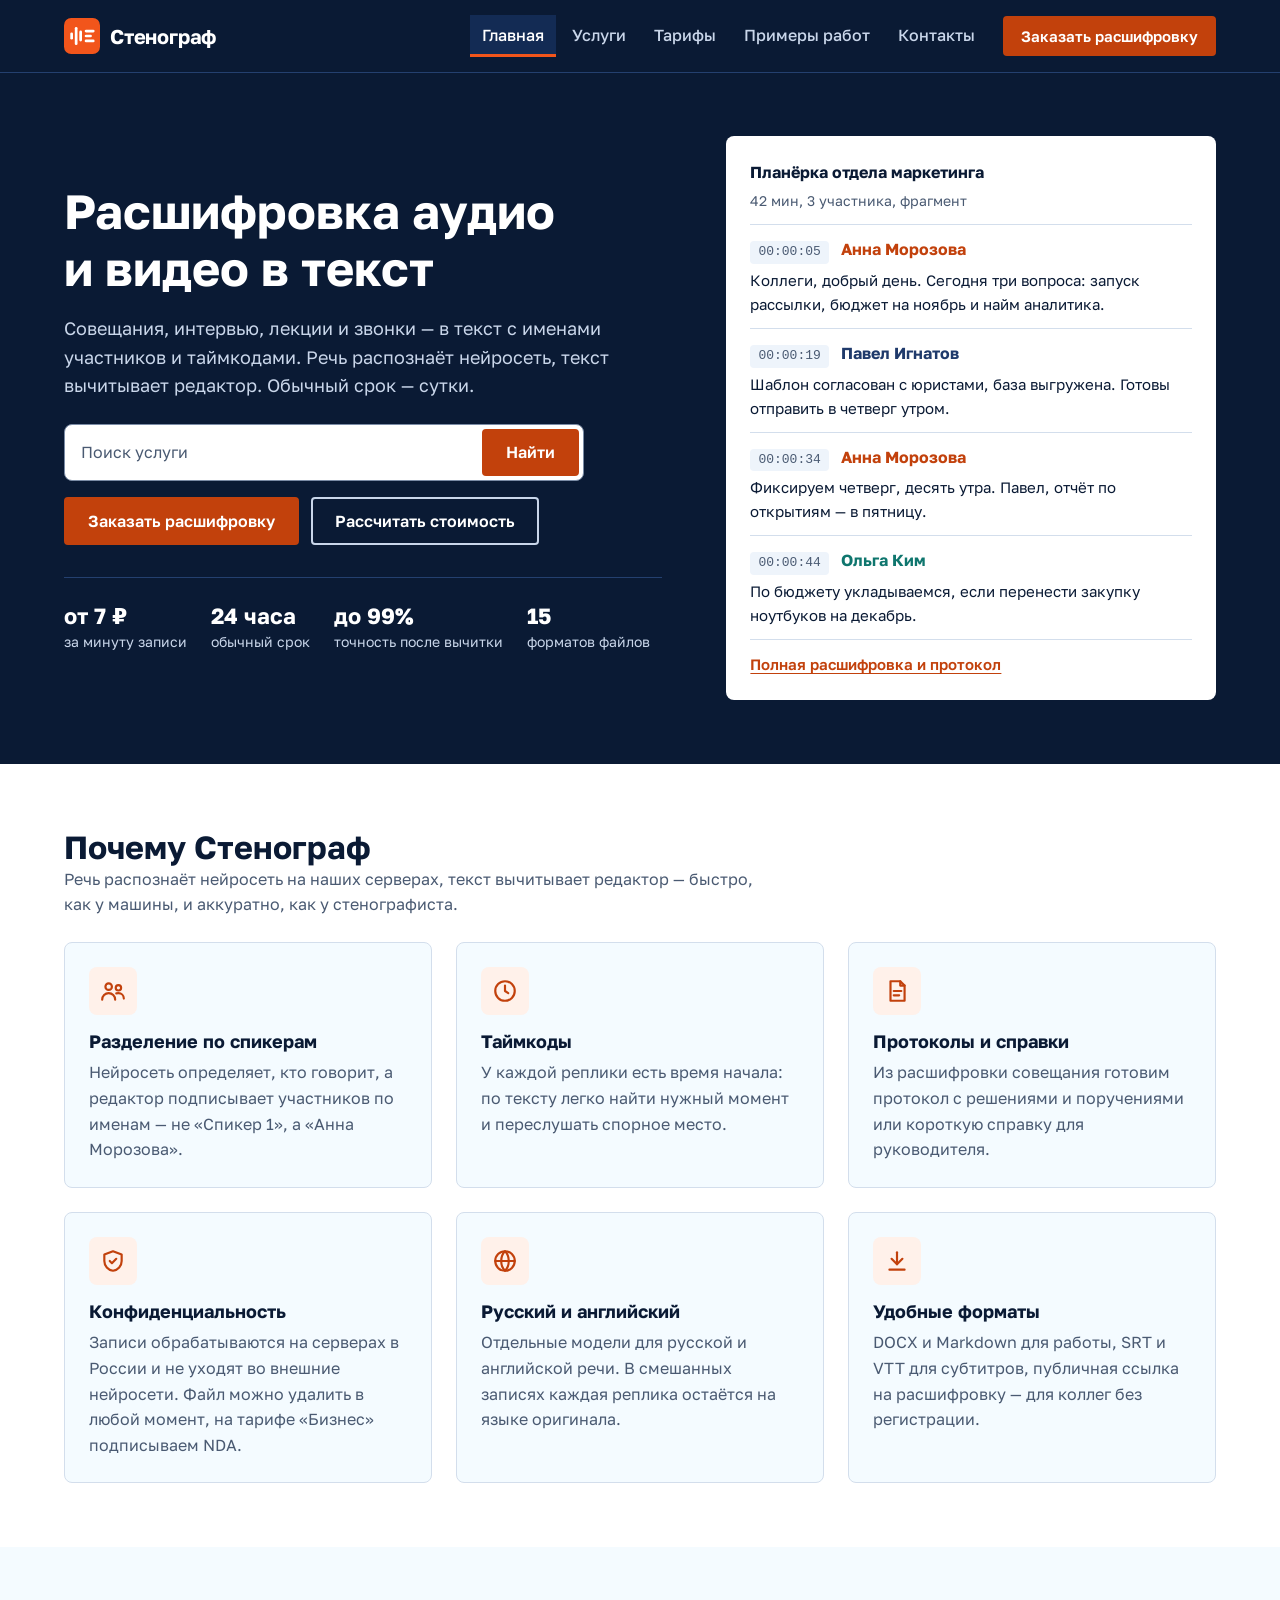
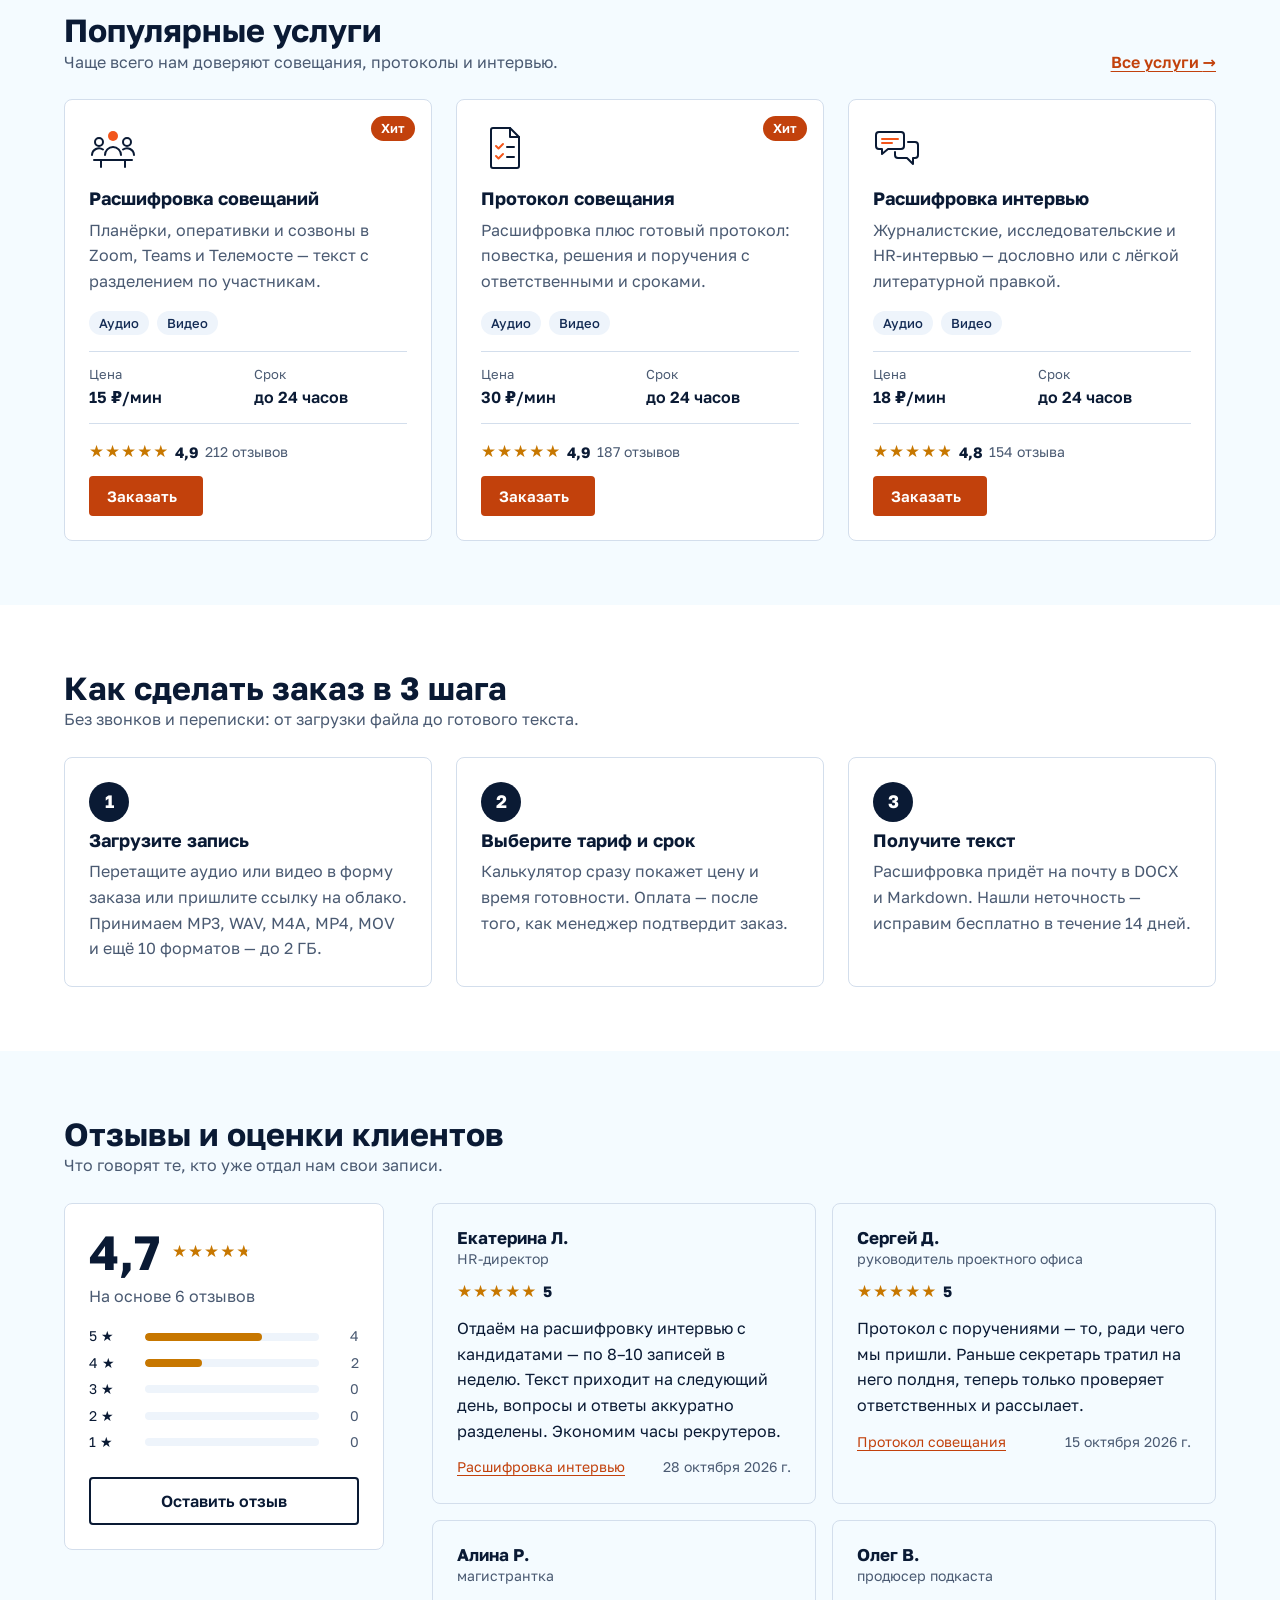
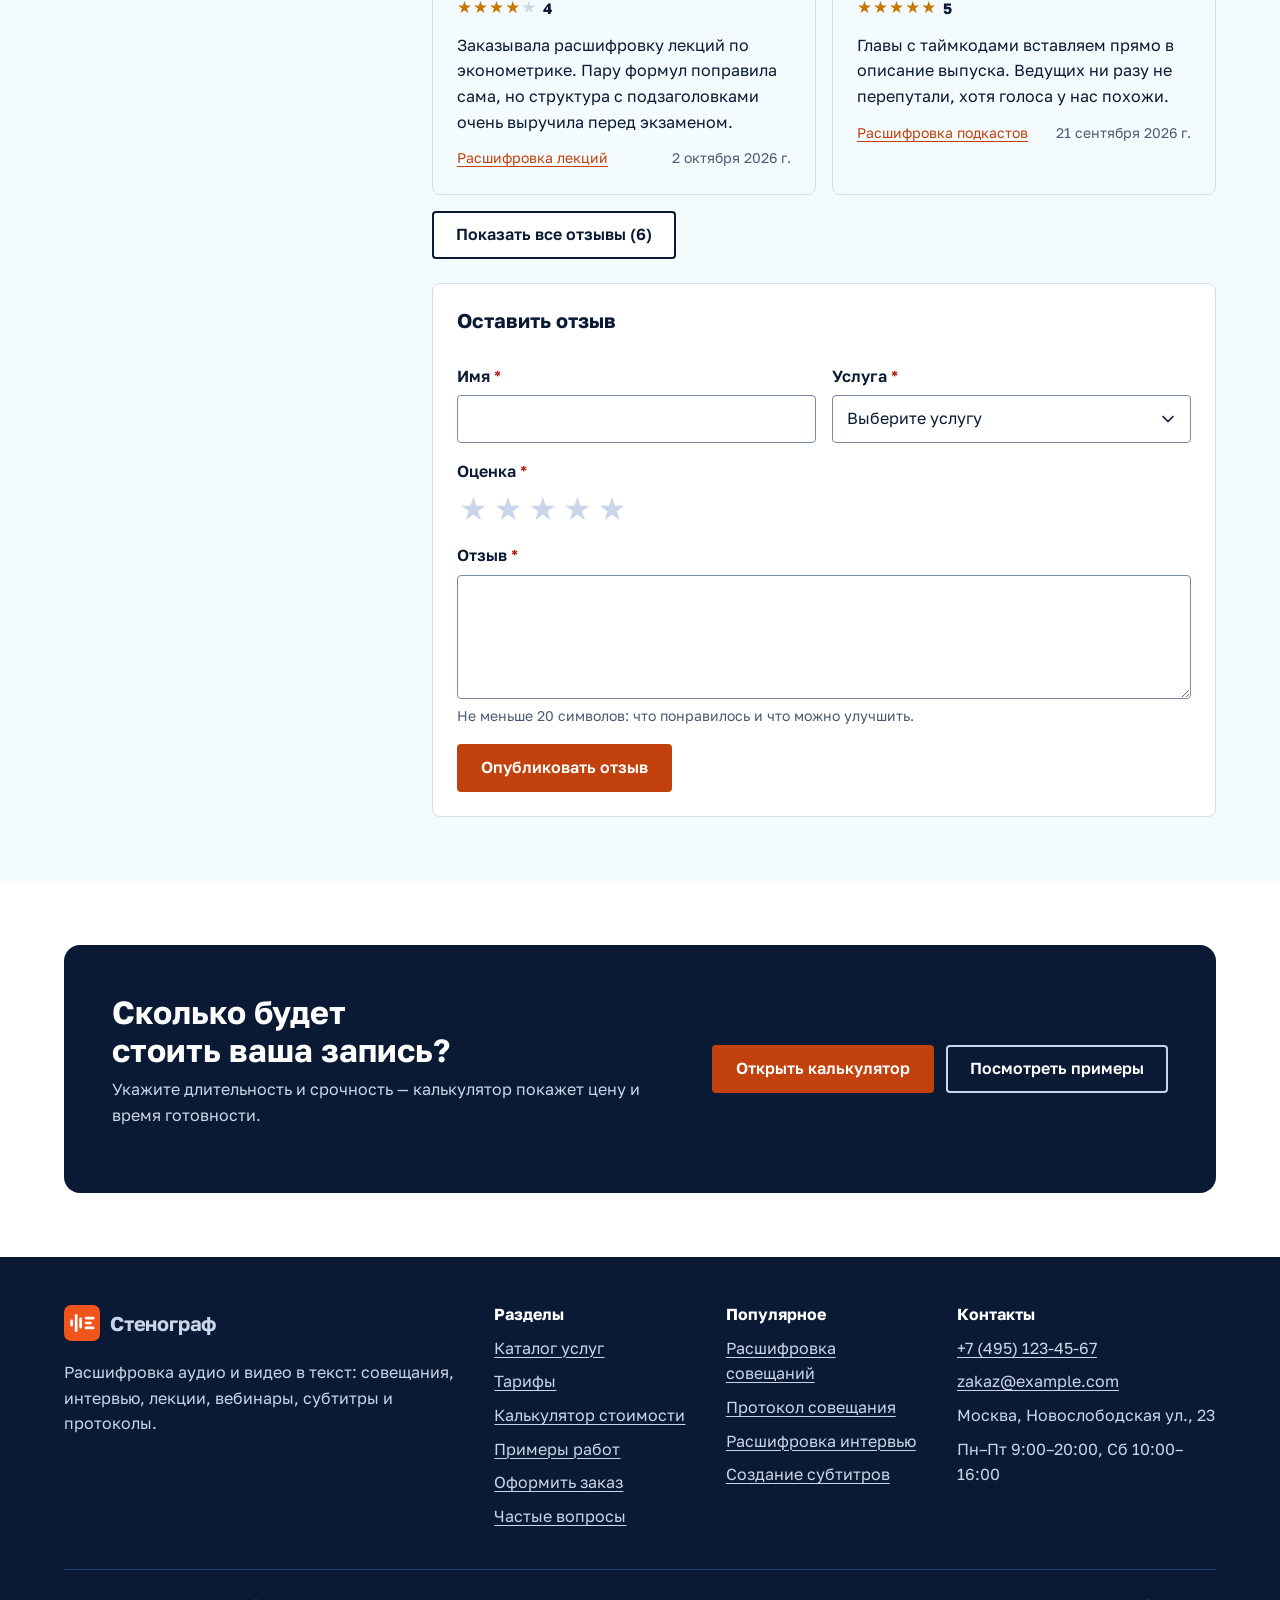
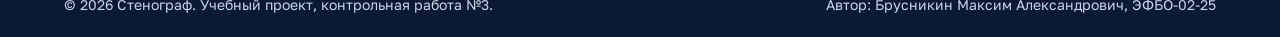
==== index.html @ 13813cfc "feat: add multi-page markup for transcription service site" ====
<!DOCTYPE html>
<html lang="ru">
<head>
  <meta charset="UTF-8">
  <meta name="viewport" content="width=device-width, initial-scale=1">
  <title>Стенограф — расшифровка аудио и видео в текст</title>
  <meta name="description" content="Расшифровка совещаний, интервью, лекций и вебинаров, субтитры и протоколы. Разделение по спикерам, таймкоды, вычитка редактором. От 7 ₽ за минуту.">
  <meta name="theme-color" content="#0a1a34">
  <link rel="icon" href="images/favicon.svg" type="image/svg+xml">
  <link rel="stylesheet" href="css/style.css">
  <link rel="stylesheet" href="css/responsive.css">
  <script>
    /* Отметка «JavaScript включён» — до отрисовки, чтобы меню и фильтры не мигали.
       Предзагрузка шрифта только по http(s): при открытии файла с диска (file://)
       браузер блокирует такой запрос и пишет ошибку в консоль. */
    document.documentElement.classList.add('js');
    if (location.protocol !== 'file:') {
      var fontPreload = document.createElement('link');
      fontPreload.rel = 'preload';
      fontPreload.as = 'font';
      fontPreload.type = 'font/woff2';
      fontPreload.crossOrigin = 'anonymous';
      fontPreload.href = 'fonts/golos-text-cyrillic-400-normal.woff2';
      document.head.appendChild(fontPreload);
    }
  </script>
  <script src="js/data.js" defer></script>
  <script src="js/main.js" defer></script>
</head>
<body id="top">
<a class="skip-link" href="#main">Перейти к содержанию</a>

<header class="site-header">
  <div class="container site-header__inner">
    <a class="logo" href="index.html">
      <img class="logo__mark" src="images/logo.svg" alt="" width="36" height="36">
      <span>Стенограф</span>
    </a>

    <button class="site-header__toggle" type="button" aria-expanded="false" aria-controls="site-menu">
      <span class="site-header__toggle-icon" aria-hidden="true"></span>
      <span class="visually-hidden site-header__toggle-label">Открыть меню</span>
    </button>

    <nav class="site-nav" id="site-menu" aria-label="Основное меню">
      <ul class="site-nav__list">
          <li class="site-nav__item"><a class="site-nav__link" href="index.html" aria-current="page">Главная</a></li>
          <li class="site-nav__item"><a class="site-nav__link" href="catalog.html">Услуги</a></li>
          <li class="site-nav__item"><a class="site-nav__link" href="tariffs.html">Тарифы</a></li>
          <li class="site-nav__item"><a class="site-nav__link" href="examples.html">Примеры работ</a></li>
          <li class="site-nav__item"><a class="site-nav__link" href="contacts.html">Контакты</a></li>
          <li class="site-nav__item site-nav__item--cta"><a class="button button--primary button--small" href="order.html">Заказать расшифровку</a></li>
      </ul>
    </nav>
  </div>
</header>

<main id="main">
  <section class="hero" aria-labelledby="hero-title">
    <div class="container hero__grid">
      <div class="hero__content">
        <h1 class="hero__title" id="hero-title">Расшифровка аудио и видео в текст</h1>
        <p class="hero__lead">
          Совещания, интервью, лекции и звонки — в текст с именами участников и таймкодами.
          Речь распознаёт нейросеть, текст вычитывает редактор. Обычный срок — сутки.
        </p>

        <form class="search hero__search" action="catalog.html" method="get" role="search">
          <label class="visually-hidden" for="hero-search">Найти услугу по названию</label>
          <input class="search__input" id="hero-search" name="q" type="search"
                 placeholder="Поиск услуги" autocomplete="off">
          <button class="button button--primary search__button" type="submit">Найти</button>
        </form>

        <div class="hero__actions">
          <a class="button button--primary" href="order.html">Заказать расшифровку</a>
          <a class="button button--light" href="tariffs.html#calculator">Рассчитать стоимость</a>
        </div>

        <dl class="hero__facts">
          <div class="hero__fact">
            <dt>за минуту записи</dt>
            <dd>от 7 ₽</dd>
          </div>
          <div class="hero__fact">
            <dt>обычный срок</dt>
            <dd>24 часа</dd>
          </div>
          <div class="hero__fact">
            <dt>точность после вычитки</dt>
            <dd>до 99%</dd>
          </div>
          <div class="hero__fact">
            <dt>форматов файлов</dt>
            <dd>15</dd>
          </div>
        </dl>
      </div>

      <figure class="hero__sample">
        <figcaption class="hero__sample-head">
          <span class="hero__sample-title">Планёрка отдела маркетинга</span>
          <span class="hero__sample-meta">42 мин, 3 участника, фрагмент</span>
        </figcaption>
        <ol class="transcript">
          <li class="transcript__item">
            <span class="transcript__head">
              <time class="transcript__time">00:00:05</time>
              <span class="transcript__speaker transcript__speaker--0">Анна Морозова</span>
            </span>
            <p class="transcript__text">Коллеги, добрый день. Сегодня три вопроса: запуск рассылки, бюджет на ноябрь и найм аналитика.</p>
          </li>
          <li class="transcript__item">
            <span class="transcript__head">
              <time class="transcript__time">00:00:19</time>
              <span class="transcript__speaker transcript__speaker--1">Павел Игнатов</span>
            </span>
            <p class="transcript__text">Шаблон согласован с юристами, база выгружена. Готовы отправить в четверг утром.</p>
          </li>
          <li class="transcript__item">
            <span class="transcript__head">
              <time class="transcript__time">00:00:34</time>
              <span class="transcript__speaker transcript__speaker--0">Анна Морозова</span>
            </span>
            <p class="transcript__text">Фиксируем четверг, десять утра. Павел, отчёт по открытиям — в пятницу.</p>
          </li>
          <li class="transcript__item">
            <span class="transcript__head">
              <time class="transcript__time">00:00:44</time>
              <span class="transcript__speaker transcript__speaker--2">Ольга Ким</span>
            </span>
            <p class="transcript__text">По бюджету укладываемся, если перенести закупку ноутбуков на декабрь.</p>
          </li>
        </ol>
        <p class="hero__sample-foot">
          <a href="examples.html">Полная расшифровка и протокол</a>
        </p>
      </figure>
    </div>
  </section>

  <section class="section section--alt" aria-labelledby="features-title">
    <div class="container">
      <div class="section__head">
        <div class="section__head-text">
          <h2 class="section__title" id="features-title">Почему Стенограф</h2>
          <p class="section__lead">
            Речь распознаёт нейросеть на наших серверах, текст вычитывает редактор —
            быстро, как у машины, и аккуратно, как у стенографиста.
          </p>
        </div>
      </div>

      <ul class="grid grid--3">
        <li>
          <article class="feature">
            <span class="feature__icon" aria-hidden="true">
              <svg width="26" height="26" viewBox="0 0 24 24" fill="none" stroke="currentColor" stroke-width="2" stroke-linecap="round" stroke-linejoin="round"><circle cx="8" cy="8" r="3"/><circle cx="17" cy="9" r="2.5"/><path d="M2 20c0-3.3 2.7-6 6-6s6 2.7 6 6"/><path d="M15 14.2c.6-.1 1.3-.2 2-.2 2.8 0 5 2.2 5 5"/></svg>
            </span>
            <h3 class="feature__title">Разделение по спикерам</h3>
            <p class="feature__text">
              Нейросеть определяет, кто говорит, а редактор подписывает участников по именам —
              не «Спикер 1», а «Анна Морозова».
            </p>
          </article>
        </li>
        <li>
          <article class="feature">
            <span class="feature__icon" aria-hidden="true">
              <svg width="26" height="26" viewBox="0 0 24 24" fill="none" stroke="currentColor" stroke-width="2" stroke-linecap="round" stroke-linejoin="round"><circle cx="12" cy="12" r="9"/><path d="M12 7v5l3 2"/></svg>
            </span>
            <h3 class="feature__title">Таймкоды</h3>
            <p class="feature__text">
              У каждой реплики есть время начала: по тексту легко найти нужный момент
              и переслушать спорное место.
            </p>
          </article>
        </li>
        <li>
          <article class="feature">
            <span class="feature__icon" aria-hidden="true">
              <svg width="26" height="26" viewBox="0 0 24 24" fill="none" stroke="currentColor" stroke-width="2" stroke-linecap="round" stroke-linejoin="round"><path d="M6 3h9l4 4v14H6z"/><path d="M15 3v4h4"/><path d="M9 12h7M9 16h5"/></svg>
            </span>
            <h3 class="feature__title">Протоколы и справки</h3>
            <p class="feature__text">
              Из расшифровки совещания готовим протокол с решениями и поручениями
              или короткую справку для руководителя.
            </p>
          </article>
        </li>
        <li>
          <article class="feature">
            <span class="feature__icon" aria-hidden="true">
              <svg width="26" height="26" viewBox="0 0 24 24" fill="none" stroke="currentColor" stroke-width="2" stroke-linecap="round" stroke-linejoin="round"><path d="M12 3l8 3v6c0 4.5-3.4 8.3-8 9-4.6-.7-8-4.5-8-9V6z"/><path d="M9 12l2 2 4-4"/></svg>
            </span>
            <h3 class="feature__title">Конфиденциальность</h3>
            <p class="feature__text">
              Записи обрабатываются на серверах в России и не уходят во внешние нейросети.
              Файл можно удалить в любой момент, на тарифе «Бизнес» подписываем NDA.
            </p>
          </article>
        </li>
        <li>
          <article class="feature">
            <span class="feature__icon" aria-hidden="true">
              <svg width="26" height="26" viewBox="0 0 24 24" fill="none" stroke="currentColor" stroke-width="2" stroke-linecap="round" stroke-linejoin="round"><circle cx="12" cy="12" r="9"/><path d="M3 12h18"/><path d="M12 3c2.5 2.5 3.5 5.5 3.5 9s-1 6.5-3.5 9c-2.5-2.5-3.5-5.5-3.5-9S9.5 5.5 12 3z"/></svg>
            </span>
            <h3 class="feature__title">Русский и английский</h3>
            <p class="feature__text">
              Отдельные модели для русской и английской речи. В смешанных записях
              каждая реплика остаётся на языке оригинала.
            </p>
          </article>
        </li>
        <li>
          <article class="feature">
            <span class="feature__icon" aria-hidden="true">
              <svg width="26" height="26" viewBox="0 0 24 24" fill="none" stroke="currentColor" stroke-width="2" stroke-linecap="round" stroke-linejoin="round"><path d="M12 4v11"/><path d="M7 10l5 5 5-5"/><path d="M5 20h14"/></svg>
            </span>
            <h3 class="feature__title">Удобные форматы</h3>
            <p class="feature__text">
              DOCX и Markdown для работы, SRT и VTT для субтитров, публичная ссылка
              на расшифровку — для коллег без регистрации.
            </p>
          </article>
        </li>
      </ul>
    </div>
  </section>

  <section class="section" aria-labelledby="popular-title">
    <div class="container">
      <div class="section__head">
        <div class="section__head-text">
          <h2 class="section__title" id="popular-title">Популярные услуги</h2>
          <p class="section__lead">Чаще всего нам доверяют совещания, протоколы и интервью.</p>
        </div>
        <a class="section__more" href="catalog.html">Все услуги <span aria-hidden="true">→</span></a>
      </div>

      <div class="grid grid--3" id="popular-services">
        <noscript>
          <p>Список услуг показывается с помощью JavaScript. Откройте <a href="catalog.html">каталог услуг</a>.</p>
        </noscript>
      </div>
    </div>
  </section>

  <section class="section section--alt" aria-labelledby="steps-title">
    <div class="container">
      <div class="section__head">
        <div class="section__head-text">
          <h2 class="section__title" id="steps-title">Как сделать заказ в 3 шага</h2>
          <p class="section__lead">Без звонков и переписки: от загрузки файла до готового текста.</p>
        </div>
      </div>

      <ol class="steps">
        <li class="steps__item">
          <h3 class="steps__title">Загрузите запись</h3>
          <p class="steps__text">
            Перетащите аудио или видео в форму заказа или пришлите ссылку на облако.
            Принимаем MP3, WAV, M4A, MP4, MOV и ещё 10 форматов — до 2 ГБ.
          </p>
        </li>
        <li class="steps__item">
          <h3 class="steps__title">Выберите тариф и срок</h3>
          <p class="steps__text">
            Калькулятор сразу покажет цену и время готовности.
            Оплата — после того, как менеджер подтвердит заказ.
          </p>
        </li>
        <li class="steps__item">
          <h3 class="steps__title">Получите текст</h3>
          <p class="steps__text">
            Расшифровка придёт на почту в DOCX и Markdown. Нашли неточность —
            исправим бесплатно в течение 14 дней.
          </p>
        </li>
      </ol>
    </div>
  </section>

  <section class="section" id="reviews" aria-labelledby="reviews-title">
    <div class="container">
      <div class="section__head">
        <div class="section__head-text">
          <h2 class="section__title" id="reviews-title">Отзывы и оценки клиентов</h2>
          <p class="section__lead">Что говорят те, кто уже отдал нам свои записи.</p>
        </div>
      </div>

      <div class="reviews">
        <div class="reviews__summary card">
          <div class="reviews__average">
            <span class="reviews__average-value" id="reviews-average">4,7</span>
            <span id="reviews-average-stars"></span>
          </div>
          <p class="reviews__total">На основе <span id="reviews-total">6 отзывов</span></p>
          <ul class="rating-bars" id="reviews-bars" aria-label="Распределение оценок"></ul>
          <a class="button button--block" href="#review-form">Оставить отзыв</a>
        </div>

        <div class="reviews__main">
          <ul class="reviews__list" id="reviews-list">
            <noscript>
              <li>Отзывы показываются с помощью JavaScript.</li>
            </noscript>
          </ul>
          <button class="button" type="button" id="reviews-more" aria-controls="reviews-list" aria-expanded="false" hidden>
            Показать все отзывы
          </button>

          <form class="review-form card form" id="review-form" novalidate aria-labelledby="review-form-title">
            <h3 class="review-form__title" id="review-form-title">Оставить отзыв</h3>

            <div class="form__row">
              <div class="field">
                <label class="field__label" for="review-name">
                  Имя <span class="field__required" aria-hidden="true">*</span>
                </label>
                <input class="field__input" id="review-name" name="name" type="text" autocomplete="given-name"
                       required minlength="2" maxlength="40" aria-describedby="review-name-error">
                <p class="field__error" id="review-name-error"></p>
              </div>

              <div class="field">
                <label class="field__label" for="review-service">
                  Услуга <span class="field__required" aria-hidden="true">*</span>
                </label>
                <select class="field__input" id="review-service" name="service" required
                        data-required="Выберите услугу, которую заказывали" aria-describedby="review-service-error">
                  <option value="">Выберите услугу</option>
                </select>
                <p class="field__error" id="review-service-error"></p>
              </div>
            </div>

            <fieldset class="star-input" aria-describedby="rating-error">
              <legend class="star-input__legend">Оценка <span class="field__required" aria-hidden="true">*</span></legend>
              <div class="star-input__items">
                <input class="star-input__radio" type="radio" id="rating-1" name="rating" value="1" required
                       data-required="Поставьте оценку от 1 до 5">
                <label class="star-input__label" for="rating-1"><span aria-hidden="true">★</span><span class="visually-hidden">1 из 5</span></label>
                <input class="star-input__radio" type="radio" id="rating-2" name="rating" value="2">
                <label class="star-input__label" for="rating-2"><span aria-hidden="true">★</span><span class="visually-hidden">2 из 5</span></label>
                <input class="star-input__radio" type="radio" id="rating-3" name="rating" value="3">
                <label class="star-input__label" for="rating-3"><span aria-hidden="true">★</span><span class="visually-hidden">3 из 5</span></label>
                <input class="star-input__radio" type="radio" id="rating-4" name="rating" value="4">
                <label class="star-input__label" for="rating-4"><span aria-hidden="true">★</span><span class="visually-hidden">4 из 5</span></label>
                <input class="star-input__radio" type="radio" id="rating-5" name="rating" value="5">
                <label class="star-input__label" for="rating-5"><span aria-hidden="true">★</span><span class="visually-hidden">5 из 5</span></label>
              </div>
              <p class="field__error" id="rating-error"></p>
            </fieldset>

            <div class="field">
              <label class="field__label" for="review-text">
                Отзыв <span class="field__required" aria-hidden="true">*</span>
              </label>
              <textarea class="field__input" id="review-text" name="text" rows="4" required minlength="20" maxlength="600"
                        aria-describedby="review-text-hint review-text-error"></textarea>
              <p class="field__hint" id="review-text-hint">Не меньше 20 символов: что понравилось и что можно улучшить.</p>
              <p class="field__error" id="review-text-error"></p>
            </div>

            <div class="form__actions">
              <button class="button button--primary" type="submit">Опубликовать отзыв</button>
            </div>
            <p class="form__success" id="review-status" role="status"></p>
          </form>
        </div>
      </div>
    </div>
  </section>

  <section class="section section--alt" aria-labelledby="cta-title">
    <div class="container">
      <div class="cta">
        <div>
          <h2 class="cta__title" id="cta-title">Сколько будет стоить ваша запись?</h2>
          <p class="cta__text">Укажите длительность и срочность — калькулятор покажет цену и время готовности.</p>
        </div>
        <div class="cta__actions">
          <a class="button button--primary" href="tariffs.html#calculator">Открыть калькулятор</a>
          <a class="button button--light" href="examples.html">Посмотреть примеры</a>
        </div>
      </div>
    </div>
  </section>
</main>

<footer class="site-footer">
  <div class="container">
    <div class="site-footer__grid">
      <div>
        <a class="logo" href="index.html">
          <img class="logo__mark" src="images/logo.svg" alt="" width="36" height="36">
          <span>Стенограф</span>
        </a>
        <p class="site-footer__text">
          Расшифровка аудио и видео в текст: совещания, интервью, лекции, вебинары, субтитры и протоколы.
        </p>
      </div>

      <nav aria-label="Разделы сайта">
        <h2 class="site-footer__title">Разделы</h2>
        <ul class="site-footer__list">
          <li><a href="catalog.html">Каталог услуг</a></li>
          <li><a href="tariffs.html">Тарифы</a></li>
          <li><a href="tariffs.html#calculator">Калькулятор стоимости</a></li>
          <li><a href="examples.html">Примеры работ</a></li>
          <li><a href="order.html">Оформить заказ</a></li>
          <li><a href="contacts.html#faq">Частые вопросы</a></li>
        </ul>
      </nav>

      <div>
        <h2 class="site-footer__title">Популярное</h2>
        <ul class="site-footer__list">
          <li><a href="product.html?id=meetings">Расшифровка совещаний</a></li>
          <li><a href="product.html?id=protocols">Протокол совещания</a></li>
          <li><a href="product.html?id=interviews">Расшифровка интервью</a></li>
          <li><a href="product.html?id=subtitles">Создание субтитров</a></li>
        </ul>
      </div>

      <div>
        <h2 class="site-footer__title">Контакты</h2>
        <ul class="site-footer__list">
          <li><a href="tel:+74951234567">+7 (495) 123-45-67</a></li>
          <li><a href="mailto:zakaz@example.com">zakaz@example.com</a></li>
          <li>Москва, Новослободская ул., 23</li>
          <li>Пн–Пт 9:00–20:00, Сб 10:00–16:00</li>
        </ul>
      </div>
    </div>

    <div class="site-footer__bottom">
      <p>© <span data-year>2026</span> Стенограф. Учебный проект, контрольная работа №3.</p>
      <p>Автор: Брусникин Максим Александрович, ЭФБО-02-25</p>
    </div>
  </div>
</footer>

<a class="back-to-top" href="#top">
  <svg width="22" height="22" viewBox="0 0 24 24" fill="none" stroke="currentColor" stroke-width="2.5" stroke-linecap="round" stroke-linejoin="round" aria-hidden="true"><path d="M12 19V5"/><path d="M5 12l7-7 7 7"/></svg>
  <span class="visually-hidden">Наверх</span>
</a>
</body>
</html>
---- css/style.css ----
/*
 * «Стенограф» — основные стили.
 * Подход Mobile First: здесь базовые стили для узкого экрана (от 320px),
 * расширение раскладки под планшет и desktop — в css/responsive.css.
 * Именование классов — БЭМ: блок__элемент--модификатор.
 *
 * 1. Шрифты            9. Каталог и фильтры     17. Отзывы
 * 2. Переменные       10. Страница услуги      18. FAQ
 * 3. Базовые стили    11. Таблицы              19. Контакты
 * 4. Утилиты          12. Тарифы               20. CTA-блок
 * 5. Кнопки           13. Калькулятор          21. Подвал
 * 6. Шапка            14. Расшифровки          22. Кнопка «Наверх»
 * 7. Первый экран     15. Формы                23. Уменьшение анимации
 * 8. Секции, карточки 16. Заказ и диалог
 */

/* ========== 1. Шрифты ==========
   Golos Text подключён локально (лицензия OFL, fonts/OFL.txt) —
   без внешних CDN страница не ждёт сторонний сервер. */

@font-face {
  font-family: 'Golos Text';
  font-style: normal;
  font-weight: 400;
  font-display: swap;
  src: url('../fonts/golos-text-cyrillic-400-normal.woff2') format('woff2');
  unicode-range: U+0301, U+0400-045F, U+0490-0491, U+04B0-04B1, U+2116;
}

@font-face {
  font-family: 'Golos Text';
  font-style: normal;
  font-weight: 400;
  font-display: swap;
  src: url('../fonts/golos-text-latin-400-normal.woff2') format('woff2');
  unicode-range: U+0000-00FF, U+0131, U+0152-0153, U+02BB-02BC, U+02C6, U+02DA, U+02DC, U+0304, U+0308, U+0329, U+2000-206F, U+20AC, U+2122, U+2191, U+2193, U+2212, U+2215, U+FEFF, U+FFFD;
}

@font-face {
  font-family: 'Golos Text';
  font-style: normal;
  font-weight: 500;
  font-display: swap;
  src: url('../fonts/golos-text-cyrillic-500-normal.woff2') format('woff2');
  unicode-range: U+0301, U+0400-045F, U+0490-0491, U+04B0-04B1, U+2116;
}

@font-face {
  font-family: 'Golos Text';
  font-style: normal;
  font-weight: 500;
  font-display: swap;
  src: url('../fonts/golos-text-latin-500-normal.woff2') format('woff2');
  unicode-range: U+0000-00FF, U+0131, U+0152-0153, U+02BB-02BC, U+02C6, U+02DA, U+02DC, U+0304, U+0308, U+0329, U+2000-206F, U+20AC, U+2122, U+2191, U+2193, U+2212, U+2215, U+FEFF, U+FFFD;
}

@font-face {
  font-family: 'Golos Text';
  font-style: normal;
  font-weight: 600;
  font-display: swap;
  src: url('../fonts/golos-text-cyrillic-600-normal.woff2') format('woff2');
  unicode-range: U+0301, U+0400-045F, U+0490-0491, U+04B0-04B1, U+2116;
}

@font-face {
  font-family: 'Golos Text';
  font-style: normal;
  font-weight: 600;
  font-display: swap;
  src: url('../fonts/golos-text-latin-600-normal.woff2') format('woff2');
  unicode-range: U+0000-00FF, U+0131, U+0152-0153, U+02BB-02BC, U+02C6, U+02DA, U+02DC, U+0304, U+0308, U+0329, U+2000-206F, U+20AC, U+2122, U+2191, U+2193, U+2212, U+2215, U+FEFF, U+FFFD;
}

@font-face {
  font-family: 'Golos Text';
  font-style: normal;
  font-weight: 700;
  font-display: swap;
  src: url('../fonts/golos-text-cyrillic-700-normal.woff2') format('woff2');
  unicode-range: U+0301, U+0400-045F, U+0490-0491, U+04B0-04B1, U+2116;
}

@font-face {
  font-family: 'Golos Text';
  font-style: normal;
  font-weight: 700;
  font-display: swap;
  src: url('../fonts/golos-text-latin-700-normal.woff2') format('woff2');
  unicode-range: U+0000-00FF, U+0131, U+0152-0153, U+02BB-02BC, U+02C6, U+02DA, U+02DC, U+0304, U+0308, U+0329, U+2000-206F, U+20AC, U+2122, U+2191, U+2193, U+2212, U+2215, U+FEFF, U+FFFD;
}

/* ========== 2. Переменные ==========
   Палитра платформы: тёмно-синий шапки и фирменный оранжевый.
   Для текста и кнопок оранжевый затемнён до #C2410C — контраст с белым 5.2:1 (WCAG AA). */

:root {
  --c-navy: #0a1a34;
  --c-navy-light: #132b54;
  --c-navy-line: #24406f;
  --c-accent: #c2410c;
  --c-accent-hover: #9a3412;
  --c-brand: #f2551b;
  --c-brand-soft: #fff1ea;
  --c-bg: #f4fbff;
  --c-surface: #ffffff;
  --c-surface-alt: #eef4fb;
  --c-text: #0a1a34;
  --c-muted: #4a5a72;
  --c-border: #d3deec;
  --c-field-border: #7a8ba5;
  --c-on-dark: #ffffff;
  --c-on-dark-muted: #c9d6ea;
  --c-success: #15803d;
  --c-success-soft: #ecfdf3;
  --c-error: #b42318;
  --c-error-soft: #fef3f2;
  --c-star: #c77700;
  --c-star-off: #c9d6ea;
  --c-speaker-0: #c2410c;
  --c-speaker-1: #1f3a6b;
  --c-speaker-2: #0f766e;
  --c-speaker-3: #7e22ce;
  --c-focus: #f2551b;

  --font-main: 'Golos Text', system-ui, -apple-system, 'Segoe UI', Roboto, Arial, sans-serif;
  --font-mono: ui-monospace, 'SF Mono', Menlo, Consolas, monospace;

  --space-1: 4px;
  --space-2: 8px;
  --space-3: 12px;
  --space-4: 16px;
  --space-5: 24px;
  --space-6: 32px;
  --space-7: 48px;
  --space-8: 64px;

  --radius-s: 4px;
  --radius-m: 8px;
  --radius-l: 16px;

  --shadow-s: 0 1px 2px rgba(10, 26, 52, 0.06), 0 2px 8px rgba(10, 26, 52, 0.05);
  --shadow-m: 0 4px 12px rgba(10, 26, 52, 0.08), 0 12px 32px rgba(10, 26, 52, 0.08);

  --container: 1200px;
  --gutter: 16px;
  --header-height: 64px;
  --transition: 0.18s ease;
}

/* ========== 3. Базовые стили ========== */

*,
*::before,
*::after {
  box-sizing: border-box;
}

html {
  -webkit-text-size-adjust: 100%;
  text-size-adjust: 100%;
  scroll-behavior: smooth;
  scroll-padding-top: calc(var(--header-height) + var(--space-4));
}

body {
  margin: 0;
  min-width: 320px;
  font-family: var(--font-main);
  font-size: 1rem;
  line-height: 1.6;
  color: var(--c-text);
  background: var(--c-bg);
  -webkit-font-smoothing: antialiased;
  overflow-wrap: break-word;
}

/* Изображения и медиа никогда не выходят за контейнер */
img,
svg,
video,
picture {
  display: block;
  max-width: 100%;
  height: auto;
}

h1,
h2,
h3,
h4 {
  margin: 0 0 var(--space-4);
  line-height: 1.2;
  font-weight: 700;
  text-wrap: balance;
}

h1 {
  font-size: clamp(1.75rem, 1.2rem + 2.6vw, 3rem);
}

h2 {
  font-size: clamp(1.4rem, 1.1rem + 1.4vw, 2rem);
}

h3 {
  font-size: 1.125rem;
}

p {
  margin: 0 0 var(--space-4);
}

ul,
ol {
  margin: 0 0 var(--space-4);
  padding-left: 1.25em;
}

a {
  color: var(--c-accent);
  text-decoration-thickness: 1px;
  text-underline-offset: 3px;
  transition: color var(--transition);
}

a:hover {
  color: var(--c-accent-hover);
}

button,
input,
select,
textarea {
  font: inherit;
  color: inherit;
}

button {
  cursor: pointer;
}

/* Единый заметный фокус для клавиатуры на всех интерактивных элементах */
:focus-visible {
  outline: 3px solid var(--c-focus);
  outline-offset: 2px;
  border-radius: var(--radius-s);
}

::selection {
  background: var(--c-brand-soft);
  color: var(--c-text);
}

[hidden] {
  display: none !important;
}

/* ========== 4. Утилиты ========== */

.container {
  width: 100%;
  max-width: var(--container);
  margin: 0 auto;
  padding: 0 var(--gutter);
}

.visually-hidden {
  position: absolute !important;
  width: 1px;
  height: 1px;
  padding: 0;
  margin: -1px;
  overflow: hidden;
  clip: rect(0 0 0 0);
  white-space: nowrap;
  border: 0;
}

.skip-link {
  position: absolute;
  top: var(--space-2);
  left: var(--space-2);
  z-index: 1000;
  padding: var(--space-2) var(--space-4);
  color: var(--c-on-dark);
  background: var(--c-accent);
  border-radius: var(--radius-s);
  font-weight: 600;
  transform: translateY(-200%);
}

.skip-link:focus {
  transform: none;
  color: var(--c-on-dark);
}

.muted {
  color: var(--c-muted);
}

.lead {
  font-size: 1.125rem;
  color: var(--c-muted);
}

.tag {
  display: inline-block;
  padding: 2px 10px;
  font-size: 0.8125rem;
  font-weight: 500;
  color: var(--c-navy-light);
  background: var(--c-surface-alt);
  border-radius: 999px;
}

.check-list {
  padding: 0;
  list-style: none;
}

.check-list li {
  position: relative;
  padding-left: 30px;
  margin-bottom: var(--space-2);
}

.check-list li::before {
  content: '';
  position: absolute;
  top: 0.35em;
  left: 0;
  width: 18px;
  height: 18px;
  border-radius: 50%;
  background: var(--c-brand-soft) url("data:image/svg+xml,%3Csvg xmlns='http://www.w3.org/2000/svg' viewBox='0 0 18 18'%3E%3Cpath d='M5 9.5l2.5 2.5L13 6.5' fill='none' stroke='%23c2410c' stroke-width='2' stroke-linecap='round' stroke-linejoin='round'/%3E%3C/svg%3E") center / 18px no-repeat;
}

/* ========== 5. Кнопки ========== */

.button {
  display: inline-flex;
  align-items: center;
  justify-content: center;
  gap: var(--space-2);
  min-height: 48px;
  padding: 12px 22px;
  font-weight: 600;
  line-height: 1.2;
  text-align: center;
  text-decoration: none;
  color: var(--c-navy);
  background: var(--c-surface);
  border: 2px solid var(--c-navy);
  border-radius: var(--radius-s);
  transition: background var(--transition), color var(--transition), border-color var(--transition), transform var(--transition);
}

.button:hover {
  color: var(--c-navy);
  background: var(--c-surface-alt);
}

.button:active {
  transform: translateY(1px);
}

.button--primary {
  color: var(--c-on-dark);
  background: var(--c-accent);
  border-color: var(--c-accent);
}

.button--primary:hover {
  color: var(--c-on-dark);
  background: var(--c-accent-hover);
  border-color: var(--c-accent-hover);
}

/* Кнопка на тёмном фоне */
.button--light {
  color: var(--c-on-dark);
  background: transparent;
  border-color: var(--c-on-dark-muted);
}

.button--light:hover {
  color: var(--c-navy);
  background: var(--c-on-dark);
}

.button--small {
  min-height: 40px;
  padding: 8px 16px;
  font-size: 0.9375rem;
}

.button--block {
  width: 100%;
}

.button[aria-disabled='true'],
.button:disabled {
  opacity: 0.55;
  cursor: not-allowed;
  transform: none;
}

/* ========== 6. Шапка и навигация ========== */

.site-header {
  position: sticky;
  top: 0;
  z-index: 100;
  color: var(--c-on-dark);
  background: var(--c-navy);
  box-shadow: 0 1px 0 var(--c-navy-line);
}

.site-header__inner {
  display: flex;
  align-items: center;
  justify-content: space-between;
  gap: var(--space-4);
  min-height: var(--header-height);
}

.logo {
  display: inline-flex;
  align-items: center;
  gap: 10px;
  font-size: 1.25rem;
  font-weight: 700;
  letter-spacing: -0.01em;
  color: var(--c-on-dark);
  text-decoration: none;
}

.logo:hover {
  color: var(--c-on-dark);
}

.logo__mark {
  width: 36px;
  height: 36px;
}

/* Кнопка меню нужна только с JavaScript: без него меню показано целиком */
.site-header__toggle {
  display: none;
  align-items: center;
  justify-content: center;
  width: 48px;
  height: 48px;
  padding: 0;
  color: var(--c-on-dark);
  background: transparent;
  border: 1px solid var(--c-navy-line);
  border-radius: var(--radius-s);
}

/* Иконка «гамбургер» из трёх полосок, превращается в крестик */
.js .site-header__toggle {
  display: inline-flex;
}

.site-header__toggle-icon,
.site-header__toggle-icon::before,
.site-header__toggle-icon::after {
  display: block;
  width: 22px;
  height: 2px;
  background: currentColor;
  border-radius: 2px;
  transition: transform var(--transition), background var(--transition);
}

.site-header__toggle-icon {
  position: relative;
}

.site-header__toggle-icon::before,
.site-header__toggle-icon::after {
  content: '';
  position: absolute;
  left: 0;
}

.site-header__toggle-icon::before {
  top: -7px;
}

.site-header__toggle-icon::after {
  top: 7px;
}

.site-header--open .site-header__toggle-icon {
  background: transparent;
}

.site-header--open .site-header__toggle-icon::before {
  transform: translateY(7px) rotate(45deg);
}

.site-header--open .site-header__toggle-icon::after {
  transform: translateY(-7px) rotate(-45deg);
}

/* Без JavaScript меню просто видно под логотипом */
.site-nav {
  width: 100%;
}

.js .site-nav {
  display: none;
}

.js .site-header--open .site-nav {
  display: block;
}

.site-header__inner {
  flex-wrap: wrap;
}

.site-nav__list {
  display: flex;
  flex-direction: column;
  margin: 0;
  padding: 0 0 var(--space-4);
  list-style: none;
}

.site-nav__link {
  display: block;
  padding: 12px 4px;
  font-weight: 500;
  color: var(--c-on-dark-muted);
  text-decoration: none;
  border-bottom: 1px solid var(--c-navy-line);
}

.site-nav__link:hover {
  color: var(--c-on-dark);
}

.site-nav__link[aria-current] {
  color: var(--c-on-dark);
  box-shadow: inset 3px 0 0 var(--c-brand);
  padding-left: 14px;
}

.site-nav__item--cta {
  margin-top: var(--space-4);
}

.site-nav__item--cta .button {
  width: 100%;
}

/* ========== 7. Первый экран и заголовки страниц ========== */

.hero {
  padding: var(--space-6) 0 var(--space-7);
  color: var(--c-on-dark);
  background: var(--c-navy);
}

.hero__grid {
  display: grid;
  gap: var(--space-6);
  align-items: center;
}

.hero__title {
  max-width: 14em;
  margin-bottom: var(--space-4);
}

.hero__lead {
  max-width: 34em;
  margin-bottom: var(--space-5);
  font-size: 1.125rem;
  color: var(--c-on-dark-muted);
}

.hero__actions {
  display: flex;
  flex-direction: column;
  gap: var(--space-3);
  margin-top: var(--space-4);
}

/* Поиск — один контрол: поле и кнопка внутри общей рамки,
   рамка фокуса обводит всю форму, а не только поле */
.search {
  display: flex;
  gap: var(--space-1);
  max-width: 520px;
  padding: 4px;
  background: var(--c-surface);
  border: 1px solid var(--c-field-border);
  border-radius: var(--radius-m);
}

.search:has(.search__input:focus-visible) {
  outline: 3px solid var(--c-focus);
  outline-offset: 2px;
}

.search__input {
  flex: 1 1 auto;
  min-width: 0;
  padding: 8px 12px;
  color: var(--c-text);
  background: transparent;
  border: 0;
  border-radius: var(--radius-s);
}

.search__input:focus-visible {
  outline: none;
}

.search__input::placeholder {
  color: var(--c-muted);
}

.search__input::-webkit-search-cancel-button {
  -webkit-appearance: none;
  appearance: none;
}

.search__button {
  flex: none;
  min-height: 44px;
}

.search__button:focus-visible {
  outline: 2px solid var(--c-surface);
  outline-offset: -5px;
}

/* Цифры о сервисе: значение крупно, подпись под ним */
.hero__facts {
  display: grid;
  grid-template-columns: repeat(2, 1fr);
  gap: var(--space-4) var(--space-5);
  margin: var(--space-6) 0 0;
  padding-top: var(--space-5);
  border-top: 1px solid var(--c-navy-line);
}

.hero__fact {
  display: flex;
  flex-direction: column-reverse;
  justify-content: flex-end;
}

.hero__fact dt {
  font-size: 0.875rem;
  color: var(--c-on-dark-muted);
}

.hero__fact dd {
  margin: 0;
  font-size: 1.375rem;
  font-weight: 700;
  line-height: 1.3;
  white-space: nowrap;
}

/* Настоящий фрагмент расшифровки вместо картинки */
.hero__sample {
  margin: 0;
  padding: var(--space-4) var(--space-5);
  color: var(--c-text);
  background: var(--c-surface);
  border-radius: var(--radius-m);
}

.hero__sample-head {
  display: flex;
  flex-wrap: wrap;
  align-items: baseline;
  justify-content: space-between;
  gap: var(--space-1) var(--space-3);
  padding: var(--space-2) 0 var(--space-3);
  border-bottom: 1px solid var(--c-border);
}

.hero__sample-title {
  font-weight: 700;
}

.hero__sample-meta {
  font-size: 0.875rem;
  color: var(--c-muted);
}

.hero__sample .transcript__text {
  font-size: 0.9375rem;
}

/* На телефоне достаточно двух реплик, остальные — с планшета */
.hero__sample .transcript__item:nth-child(n + 3) {
  display: none;
}

.hero__sample-foot {
  margin: 0;
  padding: var(--space-3) 0 var(--space-2);
  font-size: 0.9375rem;
  font-weight: 600;
  border-top: 1px solid var(--c-border);
}

.page-head {
  padding: var(--space-5) 0 var(--space-6);
  color: var(--c-on-dark);
  background: var(--c-navy);
}

.page-head__title {
  margin-bottom: var(--space-3);
}

.page-head__lead {
  max-width: 44em;
  margin: 0;
  color: var(--c-on-dark-muted);
}

.breadcrumbs {
  margin-bottom: var(--space-4);
  font-size: 0.875rem;
}

.breadcrumbs__list {
  display: flex;
  flex-wrap: wrap;
  gap: 4px;
  margin: 0;
  padding: 0;
  list-style: none;
}

.breadcrumbs__item:not(:last-child)::after {
  content: '/';
  margin-left: 4px;
  color: var(--c-on-dark-muted);
}

.breadcrumbs__link {
  color: var(--c-on-dark-muted);
}

.breadcrumbs__link:hover {
  color: var(--c-on-dark);
}

.breadcrumbs__item [aria-current='page'] {
  color: var(--c-on-dark);
}

/* ========== 8. Секции и карточки ========== */

.section {
  padding: var(--space-7) 0;
}

.section--alt {
  background: var(--c-surface);
}

.section__head {
  display: flex;
  flex-direction: column;
  gap: var(--space-2);
  margin-bottom: var(--space-5);
}

.section__title {
  margin: 0;
}

.section__lead {
  max-width: 44em;
  margin: 0;
  color: var(--c-muted);
}

.section__more {
  font-weight: 600;
}

.card {
  padding: var(--space-5);
  background: var(--c-surface);
  border: 1px solid var(--c-border);
  border-radius: var(--radius-m);
}

.grid {
  display: grid;
  grid-template-columns: 1fr;
  gap: var(--space-4);
  margin: 0;
  padding: 0;
  list-style: none;
}

/* Преимущества */
.feature {
  height: 100%;
  padding: var(--space-5);
  background: var(--c-bg);
  border: 1px solid var(--c-border);
  border-radius: var(--radius-m);
}

.feature__icon {
  display: inline-flex;
  align-items: center;
  justify-content: center;
  width: 48px;
  height: 48px;
  margin-bottom: var(--space-4);
  color: var(--c-accent);
  background: var(--c-brand-soft);
  border-radius: var(--radius-m);
}

.feature__title {
  margin-bottom: var(--space-2);
}

.feature__text {
  margin: 0;
  color: var(--c-muted);
}

/* Как заказать — 3 шага */
.steps {
  display: grid;
  gap: var(--space-4);
  margin: 0;
  padding: 0;
  list-style: none;
  counter-reset: step;
}

.steps__item {
  position: relative;
  padding: var(--space-5);
  padding-top: 72px;
  background: var(--c-surface);
  border: 1px solid var(--c-border);
  border-radius: var(--radius-m);
  counter-increment: step;
}

.steps__item::before {
  content: counter(step);
  position: absolute;
  top: var(--space-5);
  left: var(--space-5);
  display: flex;
  align-items: center;
  justify-content: center;
  width: 40px;
  height: 40px;
  font-size: 1.125rem;
  font-weight: 700;
  color: var(--c-on-dark);
  background: var(--c-navy);
  border-radius: 50%;
}

.steps__title {
  margin-bottom: var(--space-2);
}

.steps__text {
  margin: 0;
  color: var(--c-muted);
}

/* Карточка услуги */
.service-card {
  position: relative;
  display: flex;
  flex-direction: column;
  height: 100%;
  padding: var(--space-5);
  background: var(--c-surface);
  border: 1px solid var(--c-border);
  border-radius: var(--radius-m);
  transition: box-shadow var(--transition), border-color var(--transition), transform var(--transition);
}

.service-card:hover {
  border-color: var(--c-field-border);
  box-shadow: var(--shadow-m);
  transform: translateY(-2px);
}

.service-card:focus-within {
  border-color: var(--c-accent);
}

.service-card__badge {
  position: absolute;
  top: var(--space-4);
  right: var(--space-4);
  padding: 2px 10px;
  font-size: 0.8125rem;
  font-weight: 600;
  color: var(--c-on-dark);
  background: var(--c-accent);
  border-radius: 999px;
}

.service-card__badge--fast {
  background: var(--c-speaker-2);
}

.service-card__icon {
  width: 48px;
  height: 48px;
  margin-bottom: var(--space-4);
}

.service-card__title {
  margin-bottom: var(--space-2);
}

.service-card__link {
  color: var(--c-text);
  text-decoration: none;
}

/* Вся карточка кликабельна через растянутую ссылку заголовка */
.service-card__link::after {
  content: '';
  position: absolute;
  inset: 0;
  border-radius: var(--radius-m);
}

.service-card__link:hover {
  color: var(--c-accent);
}

.service-card__link:focus-visible {
  outline: none;
}

.service-card__link:focus-visible::after {
  outline: 3px solid var(--c-focus);
  outline-offset: 2px;
}

.service-card__text {
  flex-grow: 1;
  color: var(--c-muted);
}

.service-card__tags {
  display: flex;
  flex-wrap: wrap;
  gap: var(--space-2);
  margin: 0 0 var(--space-4);
  padding: 0;
  list-style: none;
}

.service-card__meta {
  display: grid;
  grid-template-columns: 1fr 1fr;
  gap: var(--space-3);
  margin: 0 0 var(--space-4);
  padding: var(--space-3) 0;
  border-top: 1px solid var(--c-border);
  border-bottom: 1px solid var(--c-border);
}

.service-card__meta dt {
  font-size: 0.8125rem;
  color: var(--c-muted);
}

.service-card__meta dd {
  margin: 0;
  font-weight: 600;
}

.service-card__footer {
  display: flex;
  flex-wrap: wrap;
  align-items: center;
  justify-content: space-between;
  gap: var(--space-3);
}

/* Кнопка «Заказать» лежит поверх растянутой ссылки */
.service-card__order {
  position: relative;
  z-index: 1;
}

/* Звёздный рейтинг: заливка звёзд по значению --rating */
.rating {
  display: inline-flex;
  align-items: center;
  gap: 6px;
  font-size: 0.9375rem;
}

.rating__stars {
  font-size: 1.05rem;
  letter-spacing: 1px;
  line-height: 1;
  background: linear-gradient(90deg, var(--c-star) calc(var(--rating) / 5 * 100%), var(--c-star-off) 0);
  -webkit-background-clip: text;
  background-clip: text;
  color: transparent;
}

.rating__value {
  font-weight: 700;
}

.rating__count {
  color: var(--c-muted);
  font-size: 0.875rem;
}

/* ========== 9. Каталог и фильтры ========== */

.catalog {
  display: grid;
  gap: var(--space-5);
}

.filters {
  align-self: start;
  background: var(--c-surface);
  border: 1px solid var(--c-border);
  border-radius: var(--radius-m);
}

.filters__toggle {
  display: flex;
  align-items: center;
  justify-content: space-between;
  width: 100%;
  min-height: 52px;
  padding: var(--space-3) var(--space-4);
  font-weight: 600;
  text-align: left;
  background: transparent;
  border: 0;
  border-radius: var(--radius-m);
}

.filters__toggle::after {
  content: '';
  width: 10px;
  height: 10px;
  border-right: 2px solid currentColor;
  border-bottom: 2px solid currentColor;
  transform: rotate(45deg) translateY(-3px);
  transition: transform var(--transition);
}

.filters__toggle[aria-expanded='true']::after {
  transform: rotate(-135deg) translateY(-3px);
}

.filters__title {
  margin: 0 0 var(--space-4);
  font-size: 1.125rem;
}

.filters__body {
  padding: 0 var(--space-4) var(--space-4);
}

/* С JavaScript на телефоне фильтры свёрнуты под кнопку */
.js .filters__body {
  display: none;
}

.js .filters--open .filters__body {
  display: block;
}

.filters__group {
  margin: 0 0 var(--space-5);
  padding: 0;
  border: 0;
}

.filters__group legend,
.filters__label {
  display: block;
  margin-bottom: var(--space-2);
  padding: 0;
  font-weight: 600;
}

.filters__option {
  display: flex;
  align-items: center;
  gap: 10px;
  min-height: 40px;
  cursor: pointer;
}

.filters__option input {
  width: 20px;
  height: 20px;
  margin: 0;
  accent-color: var(--c-accent);
}

.filters__range {
  width: 100%;
  accent-color: var(--c-accent);
}

.filters__range-value {
  display: block;
  font-weight: 600;
  color: var(--c-accent);
}

.catalog-toolbar {
  display: flex;
  flex-direction: column;
  gap: var(--space-3);
  margin-bottom: var(--space-4);
}

.catalog-toolbar__search {
  position: relative;
  flex: 1 1 auto;
}

.catalog-toolbar__search .field__input {
  padding-left: 44px;
}

.catalog-toolbar__search::before {
  content: '';
  position: absolute;
  bottom: 14px;
  left: 14px;
  width: 20px;
  height: 20px;
  background: url("data:image/svg+xml,%3Csvg xmlns='http://www.w3.org/2000/svg' viewBox='0 0 24 24' fill='none' stroke='%234a5a72' stroke-width='2' stroke-linecap='round'%3E%3Ccircle cx='11' cy='11' r='7'/%3E%3Cpath d='M20 20l-3.5-3.5'/%3E%3C/svg%3E") center / contain no-repeat;
  pointer-events: none;
}

.catalog-toolbar__count {
  margin: 0 0 var(--space-4);
  font-weight: 600;
  color: var(--c-muted);
}

.catalog-empty {
  padding: var(--space-6) var(--space-5);
  text-align: center;
  background: var(--c-surface);
  border: 1px dashed var(--c-field-border);
  border-radius: var(--radius-m);
}

.catalog-empty__title {
  margin-bottom: var(--space-2);
}

/* ========== 10. Страница услуги ========== */

.service-hero {
  display: grid;
  gap: var(--space-5);
}

.service-hero__head {
  display: flex;
  align-items: center;
  gap: var(--space-4);
  margin-bottom: var(--space-3);
}

.service-hero__icon {
  flex: none;
  width: 64px;
  height: 64px;
  padding: 8px;
  background: var(--c-surface);
  border-radius: var(--radius-m);
}

.service-hero__title {
  margin: 0;
}

.service-hero__meta {
  display: flex;
  flex-wrap: wrap;
  align-items: center;
  gap: var(--space-3);
  margin-bottom: var(--space-4);
}

.service-hero__meta .rating__count,
.service-hero__meta .rating {
  color: var(--c-on-dark-muted);
}

.service-hero__meta .rating__value {
  color: var(--c-on-dark);
}

.service-hero__tags {
  display: flex;
  gap: var(--space-2);
  margin: 0;
  padding: 0;
  list-style: none;
}

.service-hero__text {
  max-width: 40em;
  color: var(--c-on-dark-muted);
}

.facts {
  padding: var(--space-5);
  color: var(--c-text);
  background: var(--c-surface);
  border-radius: var(--radius-m);
}

.facts__list {
  display: grid;
  gap: var(--space-3);
  margin: 0 0 var(--space-5);
}

.facts__item {
  display: flex;
  flex-direction: column;
  padding-bottom: var(--space-3);
  border-bottom: 1px solid var(--c-border);
}

.facts__item dt {
  font-size: 0.875rem;
  color: var(--c-muted);
}

.facts__item dd {
  margin: 0;
  font-size: 1.125rem;
  font-weight: 600;
}

.facts__price {
  font-size: 1.75rem !important;
  color: var(--c-accent);
}

.facts__actions {
  display: flex;
  flex-direction: column;
  gap: var(--space-3);
}

.service-body {
  display: grid;
  gap: var(--space-5);
}

.not-found {
  padding: var(--space-8) 0;
  text-align: center;
}

/* ========== 11. Таблицы ==========
   На телефоне таблица превращается в карточки: каждая строка — блок,
   подпись колонки берётся из data-label. На планшете — обычная таблица. */

.table-wrap {
  max-width: 100%;
}

.table {
  width: 100%;
  border-collapse: collapse;
  background: var(--c-surface);
  font-size: 0.9375rem;
}

.table caption {
  padding-bottom: var(--space-3);
  font-weight: 700;
  text-align: left;
}

.table th,
.table td {
  padding: var(--space-3) var(--space-4);
  text-align: left;
  vertical-align: top;
  border-bottom: 1px solid var(--c-border);
}

.table thead th {
  font-size: 0.875rem;
  color: var(--c-on-dark);
  background: var(--c-navy);
}

.table--stack thead {
  position: absolute;
  width: 1px;
  height: 1px;
  overflow: hidden;
  clip: rect(0 0 0 0);
}

.table--stack tr {
  display: block;
  margin-bottom: var(--space-3);
  border: 1px solid var(--c-border);
  border-radius: var(--radius-m);
  overflow: hidden;
}

.table--stack th,
.table--stack td {
  display: grid;
  grid-template-columns: minmax(110px, 40%) 1fr;
  gap: var(--space-3);
}

.table--stack tbody th {
  font-weight: 700;
  background: var(--c-surface-alt);
}

.table--stack td::before,
.table--stack tbody th::before {
  content: attr(data-label);
  font-weight: 600;
  color: var(--c-muted);
}

.table--stack tr > :last-child {
  border-bottom: 0;
}

/* Сравнение тарифов: в первой колонке — название параметра */
.compare tbody th {
  grid-template-columns: 1fr;
}

.compare tbody th::before {
  content: none;
}

.compare__yes,
.compare__no {
  display: inline-flex;
  align-items: center;
  gap: 6px;
}

.compare__yes::before,
.compare__no::before {
  content: '';
  flex: none;
  width: 20px;
  height: 20px;
  border-radius: 50%;
  background: var(--c-success-soft) url("data:image/svg+xml,%3Csvg xmlns='http://www.w3.org/2000/svg' viewBox='0 0 20 20'%3E%3Cpath d='M6 10.5l2.5 2.5L14 7.5' fill='none' stroke='%2315803d' stroke-width='2' stroke-linecap='round' stroke-linejoin='round'/%3E%3C/svg%3E") center / 20px no-repeat;
}

.compare__no {
  color: var(--c-muted);
}

.compare__no::before {
  background: var(--c-surface-alt) url("data:image/svg+xml,%3Csvg xmlns='http://www.w3.org/2000/svg' viewBox='0 0 20 20'%3E%3Cpath d='M6 10h8' fill='none' stroke='%234a5a72' stroke-width='2' stroke-linecap='round'/%3E%3C/svg%3E") center / 20px no-repeat;
}

/* ========== 12. Тарифы ========== */

.tariff {
  position: relative;
  display: flex;
  flex-direction: column;
  height: 100%;
  padding: var(--space-5);
  background: var(--c-surface);
  border: 1px solid var(--c-border);
  border-radius: var(--radius-m);
}

.tariff--featured {
  border: 2px solid var(--c-accent);
  box-shadow: var(--shadow-m);
}

.tariff__badge {
  position: absolute;
  top: -14px;
  left: var(--space-5);
  padding: 2px 12px;
  font-size: 0.8125rem;
  font-weight: 600;
  color: var(--c-on-dark);
  background: var(--c-accent);
  border-radius: 999px;
}

.tariff__title {
  margin-bottom: var(--space-2);
  font-size: 1.375rem;
}

.tariff__text {
  color: var(--c-muted);
}

.tariff__price {
  margin-bottom: var(--space-1);
  font-size: 2rem;
  font-weight: 700;
  line-height: 1.1;
}

.tariff__price small {
  font-size: 1rem;
  font-weight: 500;
  color: var(--c-muted);
}

.tariff__term {
  margin-bottom: var(--space-4);
  font-weight: 600;
  color: var(--c-accent);
}

.tariff__list {
  flex-grow: 1;
}

/* ========== 13. Калькулятор ========== */

.calc {
  display: grid;
  gap: var(--space-5);
}

.calc__fields {
  display: grid;
  gap: var(--space-4);
}

.calc__result {
  align-self: start;
  padding: var(--space-5);
  color: var(--c-on-dark);
  background: var(--c-navy);
  border-radius: var(--radius-m);
}

.calc__result-title {
  margin-bottom: var(--space-1);
  font-size: 1rem;
  font-weight: 500;
  color: var(--c-on-dark-muted);
}

.calc__total {
  display: block;
  margin-bottom: var(--space-4);
  font-size: 2.5rem;
  font-weight: 700;
  line-height: 1.1;
}

.calc__breakdown {
  margin: 0 0 var(--space-5);
}

.calc__row {
  display: flex;
  justify-content: space-between;
  gap: var(--space-3);
  padding: var(--space-2) 0;
  border-bottom: 1px solid var(--c-navy-line);
}

.calc__row dt {
  color: var(--c-on-dark-muted);
}

.calc__row dd {
  margin: 0;
  font-weight: 600;
  text-align: right;
}

.calc__note {
  margin: 0 0 var(--space-4);
  font-size: 0.875rem;
  color: var(--c-on-dark-muted);
}

.presets {
  display: flex;
  flex-wrap: wrap;
  gap: var(--space-2);
  margin-top: var(--space-2);
}

.presets__button {
  min-height: 40px;
  padding: 6px 14px;
  font-size: 0.875rem;
  font-weight: 500;
  background: var(--c-surface);
  border: 1px solid var(--c-field-border);
  border-radius: 999px;
}

.presets__button:hover {
  border-color: var(--c-accent);
  color: var(--c-accent);
}

/* ========== 14. Расшифровки и примеры ========== */

.transcript {
  margin: 0;
  padding: 0;
  list-style: none;
}

.transcript__item {
  padding: var(--space-3) 0;
  border-bottom: 1px solid var(--c-border);
}

.transcript__item:last-child {
  border-bottom: 0;
}

.transcript__head {
  display: flex;
  flex-wrap: wrap;
  align-items: baseline;
  gap: var(--space-2) var(--space-3);
  margin-bottom: var(--space-1);
}

.transcript__time {
  padding: 1px 8px;
  font-family: var(--font-mono);
  font-size: 0.8125rem;
  color: var(--c-muted);
  background: var(--c-surface-alt);
  border-radius: var(--radius-s);
}

.transcript__speaker {
  font-weight: 700;
}

.transcript__speaker--0 {
  color: var(--c-speaker-0);
}

.transcript__speaker--1 {
  color: var(--c-speaker-1);
}

.transcript__speaker--2 {
  color: var(--c-speaker-2);
}

.transcript__speaker--3 {
  color: var(--c-speaker-3);
}

.transcript__text {
  margin: 0;
}

.examples--no-time .transcript__time {
  display: none;
}

.srt {
  margin: 0;
  padding: var(--space-4);
  overflow-x: auto;
  font-family: var(--font-mono);
  font-size: 0.875rem;
  line-height: 1.6;
  white-space: pre-wrap;
  color: var(--c-on-dark);
  background: var(--c-navy);
  border-radius: var(--radius-m);
}

.protocol__title {
  margin-bottom: var(--space-2);
}

.protocol__list {
  margin-bottom: var(--space-5);
}

.examples-toolbar {
  display: flex;
  flex-direction: column;
  gap: var(--space-4);
  margin-bottom: var(--space-5);
}

.filter-buttons {
  display: flex;
  flex-wrap: wrap;
  gap: var(--space-2);
  margin: 0;
  padding: 0;
  list-style: none;
}

.filter-buttons__button {
  min-height: 40px;
  padding: 6px 16px;
  font-weight: 500;
  background: var(--c-surface);
  border: 1px solid var(--c-field-border);
  border-radius: 999px;
}

.filter-buttons__button:hover {
  border-color: var(--c-accent);
}

.filter-buttons__button[aria-pressed='true'] {
  color: var(--c-on-dark);
  background: var(--c-navy);
  border-color: var(--c-navy);
}

.switch {
  display: inline-flex;
  align-items: center;
  gap: var(--space-3);
  font-weight: 500;
  cursor: pointer;
}

.switch__input {
  position: relative;
  flex: none;
  width: 44px;
  height: 24px;
  margin: 0;
  appearance: none;
  background: var(--c-field-border);
  border-radius: 999px;
  transition: background var(--transition);
  cursor: pointer;
}

.switch__input::after {
  content: '';
  position: absolute;
  top: 3px;
  left: 3px;
  width: 18px;
  height: 18px;
  background: var(--c-surface);
  border-radius: 50%;
  transition: transform var(--transition);
}

.switch__input:checked {
  background: var(--c-accent);
}

.switch__input:checked::after {
  transform: translateX(20px);
}

.example {
  margin-bottom: var(--space-5);
  background: var(--c-surface);
  border: 1px solid var(--c-border);
  border-radius: var(--radius-m);
  overflow: hidden;
}

.example__header {
  padding: var(--space-5);
  border-bottom: 1px solid var(--c-border);
}

.example__type {
  margin-bottom: var(--space-2);
}

.example__title {
  margin-bottom: var(--space-3);
  font-size: 1.25rem;
}

.example__meta {
  display: flex;
  flex-wrap: wrap;
  gap: var(--space-2) var(--space-5);
  margin: 0;
  font-size: 0.9375rem;
}

.example__meta div {
  display: flex;
  gap: 6px;
}

.example__meta dt {
  color: var(--c-muted);
}

.example__meta dd {
  margin: 0;
  font-weight: 600;
}

.example__body {
  padding: var(--space-3) var(--space-5) var(--space-5);
}

.example__figure {
  max-width: 640px;
  margin: 0;
}

.example__figure img {
  width: 100%;
  border: 1px solid var(--c-border);
  border-radius: var(--radius-m);
}

.example__figure figcaption {
  margin-top: var(--space-2);
  font-size: 0.875rem;
  color: var(--c-muted);
}

.example__subtitle {
  margin: var(--space-4) 0 var(--space-3);
  font-size: 1rem;
}

/* ========== 15. Формы ========== */

.form {
  display: grid;
  gap: var(--space-4);
}

.form__row {
  display: grid;
  gap: var(--space-4);
}

.form__section {
  margin: 0;
  padding: 0;
  border: 0;
}

.form__section-title {
  margin-bottom: var(--space-4);
  padding: 0;
  font-size: 1.125rem;
  font-weight: 700;
}

.form__actions {
  display: flex;
  flex-direction: column;
  gap: var(--space-3);
}

.form__status {
  margin: 0;
  font-weight: 600;
  color: var(--c-error);
}

.form__status:empty {
  display: none;
}

.form__success {
  margin: 0;
  padding: var(--space-4);
  font-weight: 600;
  color: var(--c-success);
  background: var(--c-success-soft);
  border-left: 4px solid var(--c-success);
  border-radius: var(--radius-s);
}

.form__success:empty {
  display: none;
}

.field {
  display: flex;
  flex-direction: column;
  gap: 6px;
  min-width: 0;
}

.field__label {
  font-weight: 600;
}

.field__required {
  color: var(--c-error);
}

.field__input {
  width: 100%;
  min-height: 48px;
  padding: 10px 14px;
  background: var(--c-surface);
  border: 1px solid var(--c-field-border);
  border-radius: var(--radius-s);
  transition: border-color var(--transition), box-shadow var(--transition);
}

.field__input:hover {
  border-color: var(--c-navy);
}

.field__input:focus-visible {
  outline: none;
  border-color: var(--c-accent);
  box-shadow: 0 0 0 3px rgba(242, 85, 27, 0.35);
}

.field__input::placeholder {
  color: #6b7c96;
}

.field__input[aria-invalid='true'] {
  border-color: var(--c-error);
  background: var(--c-error-soft);
}

textarea.field__input {
  min-height: 120px;
  resize: vertical;
}

select.field__input {
  appearance: none;
  padding-right: 40px;
  background: var(--c-surface) url("data:image/svg+xml,%3Csvg xmlns='http://www.w3.org/2000/svg' viewBox='0 0 24 24' fill='none' stroke='%230a1a34' stroke-width='2' stroke-linecap='round' stroke-linejoin='round'%3E%3Cpath d='M6 9l6 6 6-6'/%3E%3C/svg%3E") right 12px center / 20px no-repeat;
}

.field__hint {
  margin: 0;
  font-size: 0.875rem;
  color: var(--c-muted);
}

.field__error {
  margin: 0;
  font-size: 0.875rem;
  font-weight: 500;
  color: var(--c-error);
}

.field__error:empty {
  display: none;
}

.checkbox {
  display: flex;
  align-items: flex-start;
  gap: 10px;
  cursor: pointer;
}

.checkbox input {
  flex: none;
  width: 22px;
  height: 22px;
  margin: 1px 0 0;
  accent-color: var(--c-accent);
}

/* Выбор из нескольких вариантов карточками (тариф, срочность) */
.choices {
  margin: 0;
  padding: 0;
  border: 0;
}

.choices__legend {
  margin-bottom: var(--space-2);
  padding: 0;
  font-weight: 600;
}

.choices__list {
  display: grid;
  gap: var(--space-2);
}

.choice {
  display: flex;
  align-items: flex-start;
  gap: var(--space-3);
  padding: var(--space-3) var(--space-4);
  background: var(--c-surface);
  border: 1px solid var(--c-field-border);
  border-radius: var(--radius-s);
  cursor: pointer;
  transition: border-color var(--transition), background var(--transition);
}

.choice:hover {
  border-color: var(--c-navy);
}

.choice:has(input:checked) {
  background: var(--c-brand-soft);
  border-color: var(--c-accent);
  box-shadow: inset 0 0 0 1px var(--c-accent);
}

.choice input {
  flex: none;
  width: 20px;
  height: 20px;
  margin: 2px 0 0;
  accent-color: var(--c-accent);
}

.choice__title {
  display: block;
  font-weight: 600;
}

.choice__text {
  display: block;
  font-size: 0.875rem;
  color: var(--c-muted);
}

/* Загрузка файла с перетаскиванием */
.dropzone {
  position: relative;
  display: flex;
  flex-direction: column;
  align-items: center;
  gap: var(--space-2);
  padding: var(--space-6) var(--space-4);
  text-align: center;
  background: var(--c-surface);
  border: 2px dashed var(--c-field-border);
  border-radius: var(--radius-m);
  cursor: pointer;
  transition: border-color var(--transition), background var(--transition);
}

.dropzone:hover,
.dropzone--active {
  background: var(--c-brand-soft);
  border-color: var(--c-accent);
}

.dropzone--filled {
  border-style: solid;
  border-color: var(--c-success);
}

.dropzone:has(input[aria-invalid='true']) {
  border-color: var(--c-error);
  background: var(--c-error-soft);
}

.dropzone:has(input:focus-visible) {
  outline: 3px solid var(--c-focus);
  outline-offset: 2px;
}

.dropzone__input {
  position: absolute;
  inset: 0;
  width: 100%;
  height: 100%;
  opacity: 0;
  cursor: pointer;
}

.dropzone__icon {
  width: 48px;
  height: 48px;
  color: var(--c-accent);
}

.dropzone__title {
  font-weight: 600;
}

.dropzone__text {
  font-size: 0.875rem;
  color: var(--c-muted);
}

.file-info {
  display: flex;
  flex-wrap: wrap;
  align-items: center;
  gap: var(--space-2) var(--space-4);
  padding: var(--space-3) var(--space-4);
  background: var(--c-success-soft);
  border-radius: var(--radius-s);
}

.file-info__name {
  flex: 1 1 200px;
  min-width: 0;
  font-weight: 600;
  word-break: break-all;
}

.file-info__size {
  color: var(--c-muted);
}

/* Оценка звёздами в форме отзыва */
.star-input {
  margin: 0;
  padding: 0;
  border: 0;
}

.star-input__legend {
  margin-bottom: var(--space-1);
  padding: 0;
  font-weight: 600;
}

.star-input__items {
  display: flex;
  gap: 2px;
}

.star-input__radio {
  position: absolute;
  opacity: 0;
  width: 1px;
  height: 1px;
}

.star-input__label {
  padding: 0 2px;
  font-size: 2rem;
  line-height: 1.2;
  color: var(--c-star-off);
  cursor: pointer;
  border-radius: var(--radius-s);
  transition: color var(--transition);
}

.star-input__items:has(:checked) .star-input__label {
  color: var(--c-star);
}

.star-input__radio:checked + .star-input__label ~ .star-input__label {
  color: var(--c-star-off);
}

.star-input__items:hover .star-input__label {
  color: var(--c-star);
}

.star-input__items .star-input__label:hover ~ .star-input__label {
  color: var(--c-star-off);
}

.star-input__radio:focus-visible + .star-input__label {
  outline: 3px solid var(--c-focus);
  outline-offset: 1px;
}

/* ========== 16. Заказ, сводка и диалог ========== */

.order {
  display: grid;
  gap: var(--space-5);
}

.order__form {
  padding: var(--space-5) var(--space-4);
  background: var(--c-surface);
  border: 1px solid var(--c-border);
  border-radius: var(--radius-m);
}

.summary {
  align-self: start;
  padding: var(--space-5);
  color: var(--c-on-dark);
  background: var(--c-navy);
  border-radius: var(--radius-m);
}

.summary__title {
  font-size: 1.25rem;
}

.summary__list {
  margin: 0 0 var(--space-4);
}

.summary__row {
  display: flex;
  justify-content: space-between;
  gap: var(--space-3);
  padding: var(--space-2) 0;
  border-bottom: 1px solid var(--c-navy-line);
}

.summary__row dt {
  color: var(--c-on-dark-muted);
}

.summary__row dd {
  margin: 0;
  font-weight: 600;
  text-align: right;
}

.summary__total {
  display: flex;
  align-items: baseline;
  justify-content: space-between;
  gap: var(--space-3);
  margin: 0 0 var(--space-4);
}

.summary__total-value {
  font-size: 2rem;
  font-weight: 700;
}

.summary__note {
  margin: 0;
  font-size: 0.875rem;
  color: var(--c-on-dark-muted);
}

.order-steps {
  margin: var(--space-5) 0 0;
  padding: var(--space-5) 0 0;
  border-top: 1px solid var(--c-navy-line);
}

.order-steps__title {
  font-size: 1rem;
}

.order-steps__list {
  margin: 0;
  padding-left: 1.2em;
  color: var(--c-on-dark-muted);
}

.order-steps__list li {
  margin-bottom: var(--space-2);
}

.dialog {
  width: min(520px, calc(100% - 2 * var(--gutter)));
  max-height: calc(100% - 2 * var(--gutter));
  padding: 0;
  color: var(--c-text);
  background: var(--c-surface);
  border: 0;
  border-radius: var(--radius-l);
  box-shadow: var(--shadow-m);
}

.dialog[open] {
  animation: dialog-in 0.18s ease-out;
}

.dialog::backdrop {
  background: rgba(10, 26, 52, 0.6);
}

@keyframes dialog-in {
  from {
    opacity: 0;
    transform: scale(0.96);
  }

  to {
    opacity: 1;
    transform: scale(1);
  }
}

.dialog__inner {
  position: relative;
  padding: var(--space-6) var(--space-5) var(--space-5);
}

.dialog__close {
  position: absolute;
  top: var(--space-3);
  right: var(--space-3);
  display: flex;
  align-items: center;
  justify-content: center;
  width: 44px;
  height: 44px;
  font-size: 1.75rem;
  line-height: 1;
  background: transparent;
  border: 0;
  border-radius: var(--radius-s);
}

.dialog__close:hover {
  background: var(--c-surface-alt);
}

.dialog__icon {
  display: flex;
  align-items: center;
  justify-content: center;
  width: 56px;
  height: 56px;
  margin-bottom: var(--space-4);
  color: var(--c-success);
  background: var(--c-success-soft);
  border-radius: 50%;
}

.dialog__title {
  font-size: 1.5rem;
}

.dialog__list {
  margin: 0 0 var(--space-5);
}

.dialog__list div {
  display: flex;
  justify-content: space-between;
  gap: var(--space-3);
  padding: var(--space-2) 0;
  border-bottom: 1px solid var(--c-border);
}

.dialog__list dt {
  color: var(--c-muted);
}

.dialog__list dd {
  margin: 0;
  font-weight: 600;
  text-align: right;
}

/* ========== 17. Отзывы ========== */

.reviews {
  display: grid;
  gap: var(--space-5);
}

.reviews__summary {
  align-self: start;
}

.reviews__average {
  display: flex;
  align-items: center;
  gap: var(--space-3);
  margin-bottom: var(--space-2);
}

.reviews__average .rating__value {
  display: none;
}

.reviews__average-value {
  font-size: 3rem;
  font-weight: 700;
  line-height: 1;
}

.reviews__total {
  margin-bottom: var(--space-4);
  color: var(--c-muted);
}

.rating-bars {
  margin: 0 0 var(--space-5);
  padding: 0;
  list-style: none;
}

.rating-bars__item {
  display: grid;
  grid-template-columns: 44px 1fr 28px;
  align-items: center;
  gap: var(--space-3);
  margin-bottom: var(--space-1);
  font-size: 0.875rem;
}

.rating-bars__track {
  height: 8px;
  background: var(--c-surface-alt);
  border-radius: 999px;
  overflow: hidden;
}

.rating-bars__fill {
  display: block;
  height: 100%;
  background: var(--c-star);
  border-radius: 999px;
}

.rating-bars__count {
  text-align: right;
  color: var(--c-muted);
}

.reviews__list {
  display: grid;
  gap: var(--space-4);
  margin: 0 0 var(--space-4);
  padding: 0;
  list-style: none;
}

.review-card {
  height: 100%;
  padding: var(--space-5);
  background: var(--c-bg);
  border: 1px solid var(--c-border);
  border-radius: var(--radius-m);
}

.review-card__header {
  margin-bottom: var(--space-3);
}

.review-card__name {
  margin: 0;
  font-size: 1.0625rem;
}

.review-card__role {
  margin: 0 0 var(--space-2);
  font-size: 0.875rem;
  color: var(--c-muted);
}

.review-card__text {
  margin-bottom: var(--space-3);
}

.review-card__footer {
  display: flex;
  flex-wrap: wrap;
  justify-content: space-between;
  gap: var(--space-2);
  font-size: 0.875rem;
  color: var(--c-muted);
}

.review-form {
  margin-top: var(--space-5);
}

.review-form__title {
  font-size: 1.25rem;
}

/* ========== 18. Частые вопросы ========== */

.faq {
  display: grid;
  gap: var(--space-2);
}

.faq__item {
  background: var(--c-surface);
  border: 1px solid var(--c-border);
  border-radius: var(--radius-m);
}

.faq__question {
  position: relative;
  padding: var(--space-4) 56px var(--space-4) var(--space-4);
  font-weight: 600;
  list-style: none;
  cursor: pointer;
  border-radius: var(--radius-m);
}

.faq__question::-webkit-details-marker {
  display: none;
}

.faq__question::after {
  content: '+';
  position: absolute;
  top: 50%;
  right: var(--space-4);
  display: flex;
  align-items: center;
  justify-content: center;
  width: 28px;
  height: 28px;
  font-size: 1.25rem;
  font-weight: 500;
  color: var(--c-accent);
  background: var(--c-brand-soft);
  border-radius: 50%;
  transform: translateY(-50%);
}

.faq__item[open] .faq__question::after {
  content: '−';
}

.faq__answer {
  padding: 0 var(--space-4) var(--space-4);
  color: var(--c-muted);
}

.faq__answer p:last-child {
  margin-bottom: 0;
}

/* ========== 19. Контакты ========== */

.contacts {
  display: grid;
  gap: var(--space-5);
}

.contact-list {
  display: grid;
  gap: var(--space-4);
  margin: 0;
}

.contact-list__item dt {
  font-size: 0.875rem;
  color: var(--c-muted);
}

.contact-list__item dd {
  margin: 0;
  font-size: 1.125rem;
  font-weight: 600;
}

.contact-list__item a {
  color: var(--c-text);
}

.contact-list__item a:hover {
  color: var(--c-accent);
}

.schedule {
  margin-top: var(--space-5);
}

.map {
  margin: var(--space-5) 0 0;
}

.map img {
  width: 100%;
  border-radius: var(--radius-m);
  border: 1px solid var(--c-border);
}

.map figcaption {
  margin-top: var(--space-2);
  font-size: 0.875rem;
  color: var(--c-muted);
}

/* ========== 20. CTA-блок ========== */

.cta {
  padding: var(--space-6) var(--space-5);
  color: var(--c-on-dark);
  background: var(--c-navy);
  border-radius: var(--radius-l);
}

.cta__title {
  margin-bottom: var(--space-2);
}

.cta__text {
  color: var(--c-on-dark-muted);
}

.cta__actions {
  display: flex;
  flex-direction: column;
  gap: var(--space-3);
}

/* ========== 21. Подвал ========== */

.site-footer {
  padding: var(--space-7) 0 var(--space-5);
  color: var(--c-on-dark-muted);
  background: var(--c-navy);
}

.site-footer__grid {
  display: grid;
  gap: var(--space-6);
  margin-bottom: var(--space-6);
}

.site-footer__text {
  max-width: 28em;
  margin-top: var(--space-3);
}

.site-footer__title {
  margin-bottom: var(--space-3);
  font-size: 1rem;
  color: var(--c-on-dark);
}

.site-footer__list {
  margin: 0;
  padding: 0;
  list-style: none;
}

.site-footer__list li {
  margin-bottom: var(--space-2);
}

.site-footer a {
  color: var(--c-on-dark-muted);
}

.site-footer a:hover {
  color: var(--c-on-dark);
}

.site-footer__bottom {
  display: flex;
  flex-direction: column;
  gap: var(--space-2);
  padding-top: var(--space-5);
  font-size: 0.875rem;
  border-top: 1px solid var(--c-navy-line);
}

.site-footer__bottom p {
  margin: 0;
}

/* ========== 22. Кнопка «Наверх» ========== */

.back-to-top {
  position: fixed;
  right: var(--space-4);
  bottom: var(--space-4);
  z-index: 90;
  display: flex;
  align-items: center;
  justify-content: center;
  width: 48px;
  height: 48px;
  color: var(--c-on-dark);
  text-decoration: none;
  background: var(--c-accent);
  border-radius: 50%;
  box-shadow: var(--shadow-m);
  opacity: 0;
  visibility: hidden;
  transform: translateY(12px);
  transition: opacity var(--transition), transform var(--transition), visibility var(--transition);
}

.back-to-top:hover {
  color: var(--c-on-dark);
  background: var(--c-accent-hover);
}

.back-to-top--visible {
  opacity: 1;
  visibility: visible;
  transform: none;
}

/* ========== 23. Уменьшение анимации ========== */

@media (prefers-reduced-motion: reduce) {
  html {
    scroll-behavior: auto;
  }

  *,
  *::before,
  *::after {
    animation-duration: 0.01ms !important;
    transition-duration: 0.01ms !important;
  }
}
---- css/responsive.css ----
/*
 * «Стенограф» — адаптивные стили (Mobile First).
 * Базовые стили в style.css рассчитаны на телефон 320–479px.
 * Здесь раскладка расширяется по контрольным точкам:
 *   480px  — крупные телефоны: кнопки в строку;
 *   768px  — планшеты: сетки в 2 колонки, формы в 2 колонки, обычные таблицы;
 *   1024px — desktop: меню в строку, каталог с боковым фильтром, липкие сводки;
 *   1280px — широкие экраны: 3 колонки в каталоге, больше воздуха.
 */

/* ========== Крупные телефоны: от 480px ========== */

@media (min-width: 480px) {
  .hero__actions,
  .cta__actions,
  .facts__actions,
  .form__actions {
    flex-direction: row;
    flex-wrap: wrap;
    align-items: center;
  }

  .presets__button {
    padding: 6px 16px;
  }
}

/* ========== Планшеты: от 768px ========== */

@media (min-width: 768px) {
  :root {
    --gutter: 24px;
    --header-height: 72px;
  }

  .section {
    padding: var(--space-8) 0;
  }

  .section__head {
    flex-direction: row;
    flex-wrap: wrap;
    align-items: flex-end;
    justify-content: space-between;
  }

  .section__head-text {
    max-width: 44em;
  }

  .page-head {
    padding: var(--space-6) 0 var(--space-7);
  }

  /* Сетки карточек: две колонки */
  .grid--2,
  .grid--3,
  .grid--4 {
    grid-template-columns: repeat(2, 1fr);
    gap: var(--space-5);
  }

  .hero__sample .transcript__item:nth-child(n + 3) {
    display: block;
  }

  .hero__facts {
    grid-template-columns: repeat(4, auto);
    justify-content: start;
    gap: var(--space-6);
  }

  .steps {
    grid-template-columns: repeat(3, 1fr);
    gap: var(--space-5);
  }

  /* Формы: поля попарно */
  .form__row {
    grid-template-columns: repeat(2, 1fr);
  }

  .order__form {
    padding: var(--space-6);
  }

  .choices__list--3 {
    grid-template-columns: repeat(3, 1fr);
  }

  /* Таблицы снова становятся таблицами; если не помещаются — прокрутка внутри блока */
  .table-wrap {
    overflow-x: auto;
    border: 1px solid var(--c-border);
    border-radius: var(--radius-m);
  }

  .table-wrap .table caption {
    padding: var(--space-4) var(--space-4) var(--space-3);
  }

  .table--stack thead {
    position: static;
    width: auto;
    height: auto;
    overflow: visible;
    clip: auto;
  }

  .table--stack tr {
    display: table-row;
    margin: 0;
    border: 0;
    border-radius: 0;
  }

  .table--stack th,
  .table--stack td {
    display: table-cell;
  }

  .table--stack td::before,
  .table--stack tbody th::before {
    content: none;
  }

  .table--stack tr > :last-child {
    border-bottom: 1px solid var(--c-border);
  }

  .table tbody tr:last-child > * {
    border-bottom: 0;
  }

  .table--stack tbody th {
    background: transparent;
  }

  .compare {
    min-width: 640px;
  }

  .compare th:first-child {
    width: 34%;
  }

  .compare thead th:not(:first-child),
  .compare td {
    text-align: center;
  }

  .compare__yes,
  .compare__no {
    justify-content: center;
  }

  .catalog-toolbar {
    flex-direction: row;
    align-items: flex-end;
  }

  .catalog-toolbar__sort {
    flex: 0 0 240px;
  }

  .examples-toolbar {
    flex-direction: row;
    flex-wrap: wrap;
    align-items: center;
    justify-content: space-between;
  }

  .facts__list {
    grid-template-columns: repeat(2, 1fr);
  }

  .reviews__list {
    grid-template-columns: repeat(2, 1fr);
  }

  .contacts {
    grid-template-columns: repeat(2, 1fr);
  }

  .cta {
    padding: var(--space-7);
  }

  .site-footer__grid {
    grid-template-columns: repeat(2, 1fr);
  }

  .site-footer__bottom {
    flex-direction: row;
    justify-content: space-between;
  }

  .dialog__inner {
    padding: var(--space-7) var(--space-6) var(--space-6);
  }

  .back-to-top {
    right: var(--space-5);
    bottom: var(--space-5);
  }
}

/* ========== Desktop: от 1024px ========== */

@media (min-width: 1024px) {
  /* Меню в строку, кнопка-гамбургер скрыта */
  .site-header__inner {
    flex-wrap: nowrap;
  }

  .js .site-header__toggle {
    display: none;
  }

  .site-nav,
  .js .site-nav {
    display: block;
    width: auto;
  }

  .site-nav__list {
    flex-direction: row;
    align-items: center;
    gap: var(--space-1);
    padding: 0;
  }

  .site-nav__link {
    padding: 8px 12px;
    border-bottom: 0;
    border-radius: 0;
  }

  .site-nav__link:hover {
    background: var(--c-navy-light);
  }

  .site-nav__link[aria-current] {
    padding-left: 12px;
    background: var(--c-navy-light);
    box-shadow: inset 0 -3px 0 var(--c-brand);
  }

  .site-nav__item--cta {
    margin: 0 0 0 var(--space-3);
  }

  .site-nav__item--cta .button {
    width: auto;
  }

  /* Первый экран: текст и фрагмент расшифровки рядом */
  .hero {
    padding: var(--space-8) 0;
  }

  .hero__grid {
    grid-template-columns: 1.1fr 0.9fr;
    gap: var(--space-7);
  }

  .hero__facts {
    gap: var(--space-5);
  }

  .grid--3 {
    grid-template-columns: repeat(3, 1fr);
  }

  .grid--4 {
    grid-template-columns: repeat(4, 1fr);
  }

  /* Каталог: фильтр слева и закреплён при прокрутке */
  .catalog {
    grid-template-columns: 280px 1fr;
    gap: var(--space-6);
    align-items: start;
  }

  .filters {
    position: sticky;
    top: calc(var(--header-height) + var(--space-4));
    max-height: calc(100vh - var(--header-height) - var(--space-6));
    overflow-y: auto;
  }

  .filters__toggle {
    display: none;
  }

  .js .filters__body,
  .filters__body {
    display: block;
    padding: var(--space-5);
  }

  .service-hero {
    grid-template-columns: 1.3fr 1fr;
    align-items: start;
    gap: var(--space-7);
  }

  .facts__list {
    grid-template-columns: 1fr;
  }

  .service-body {
    grid-template-columns: 1fr 1.4fr;
    gap: var(--space-6);
    align-items: start;
  }

  /* Калькулятор и заказ: итог справа и «прилипает» при прокрутке */
  .calc {
    grid-template-columns: 1.4fr 1fr;
    gap: var(--space-6);
    align-items: start;
  }

  .calc__result,
  .summary {
    position: sticky;
    top: calc(var(--header-height) + var(--space-4));
  }

  .order {
    grid-template-columns: 1.6fr 1fr;
    gap: var(--space-6);
    align-items: start;
  }

  .reviews {
    grid-template-columns: 320px 1fr;
    gap: var(--space-7);
  }

  .reviews__summary {
    position: sticky;
    top: calc(var(--header-height) + var(--space-4));
  }

  .contacts {
    grid-template-columns: 1fr 1.2fr;
    gap: var(--space-7);
  }

  .faq-layout {
    display: grid;
    grid-template-columns: 1fr 2fr;
    gap: var(--space-7);
    align-items: start;
  }

  .cta {
    display: flex;
    align-items: center;
    justify-content: space-between;
    gap: var(--space-6);
  }

  .cta__actions {
    flex: none;
  }

  .site-footer__grid {
    grid-template-columns: 2fr 1fr 1fr 1.3fr;
  }
}

/* ========== Широкие экраны: от 1280px ========== */

@media (min-width: 1280px) {
  .catalog__list.grid--3 {
    grid-template-columns: repeat(3, 1fr);
  }

  .hero__grid {
    gap: var(--space-8);
  }
}

/* Каталог на desktop до 1280px: справа от фильтра помещаются 2 карточки */
@media (min-width: 1024px) and (max-width: 1279.98px) {
  .catalog__list.grid--3 {
    grid-template-columns: repeat(2, 1fr);
  }
}
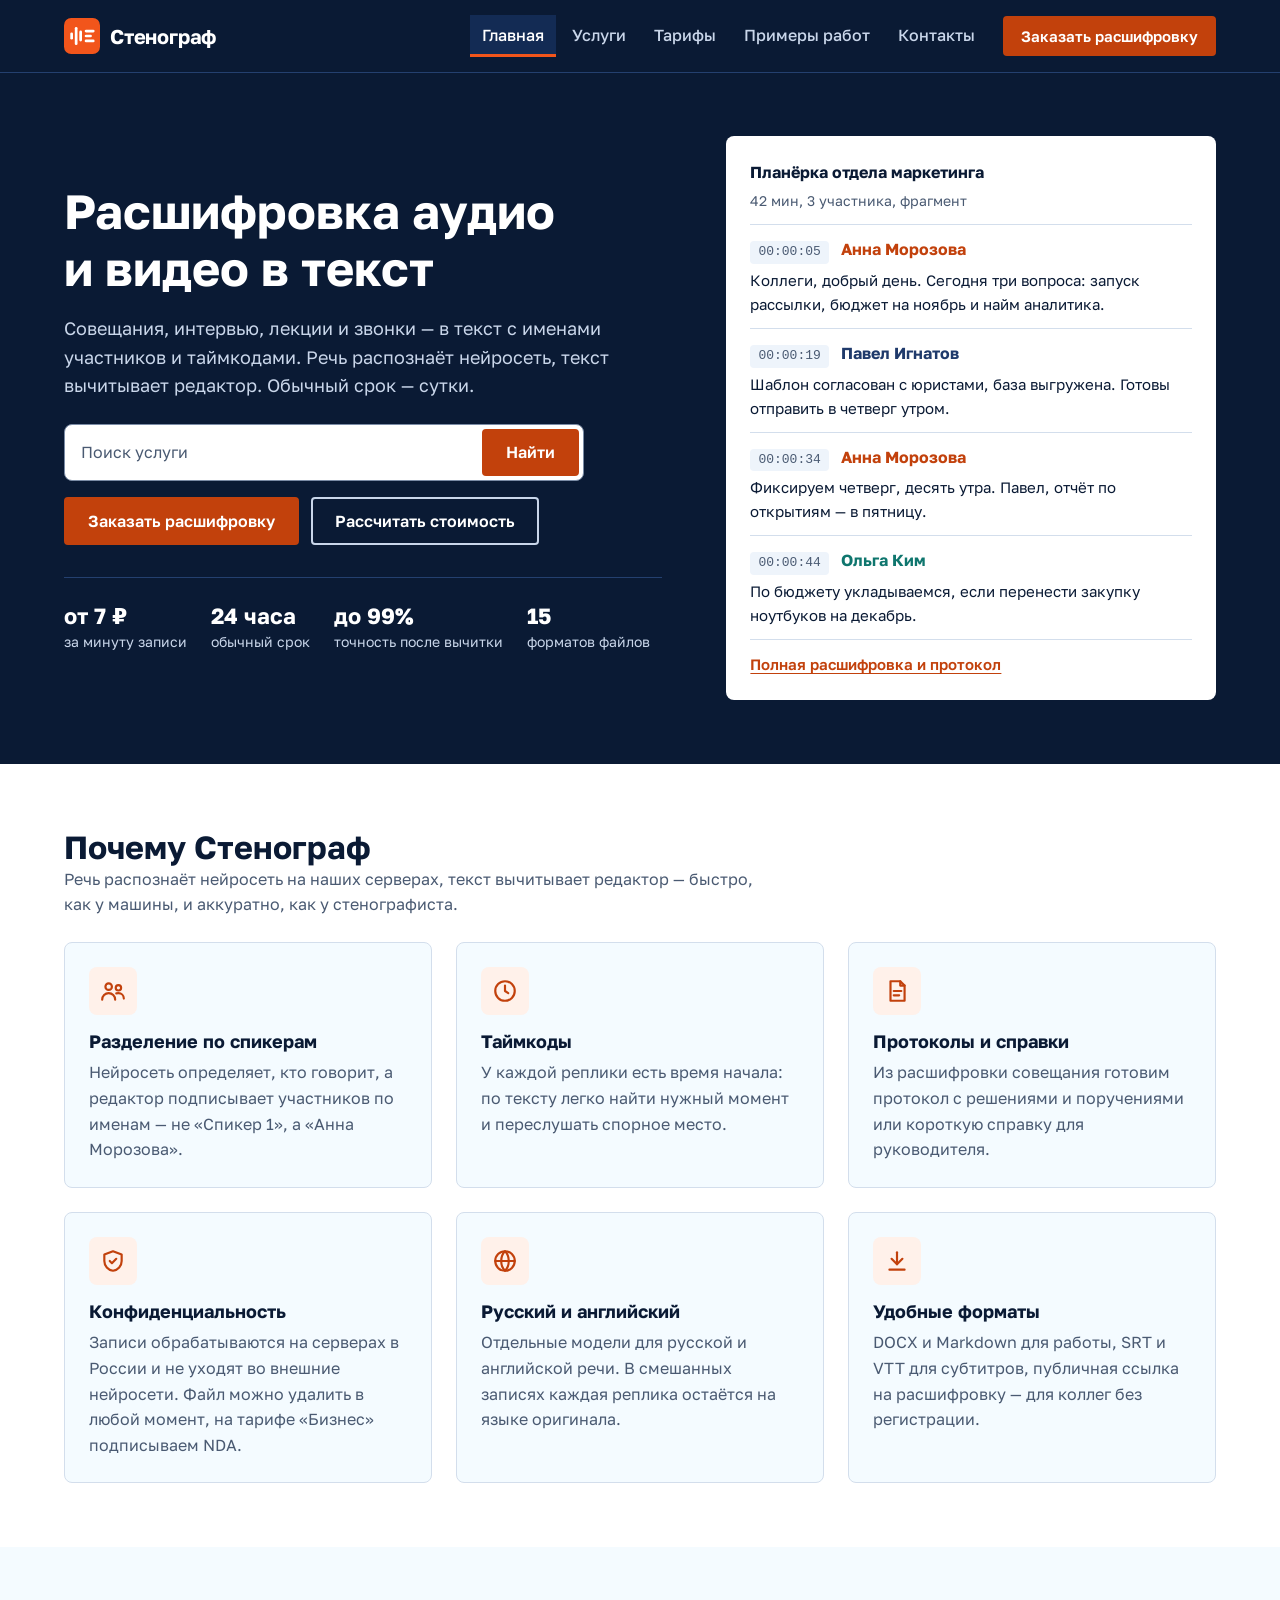
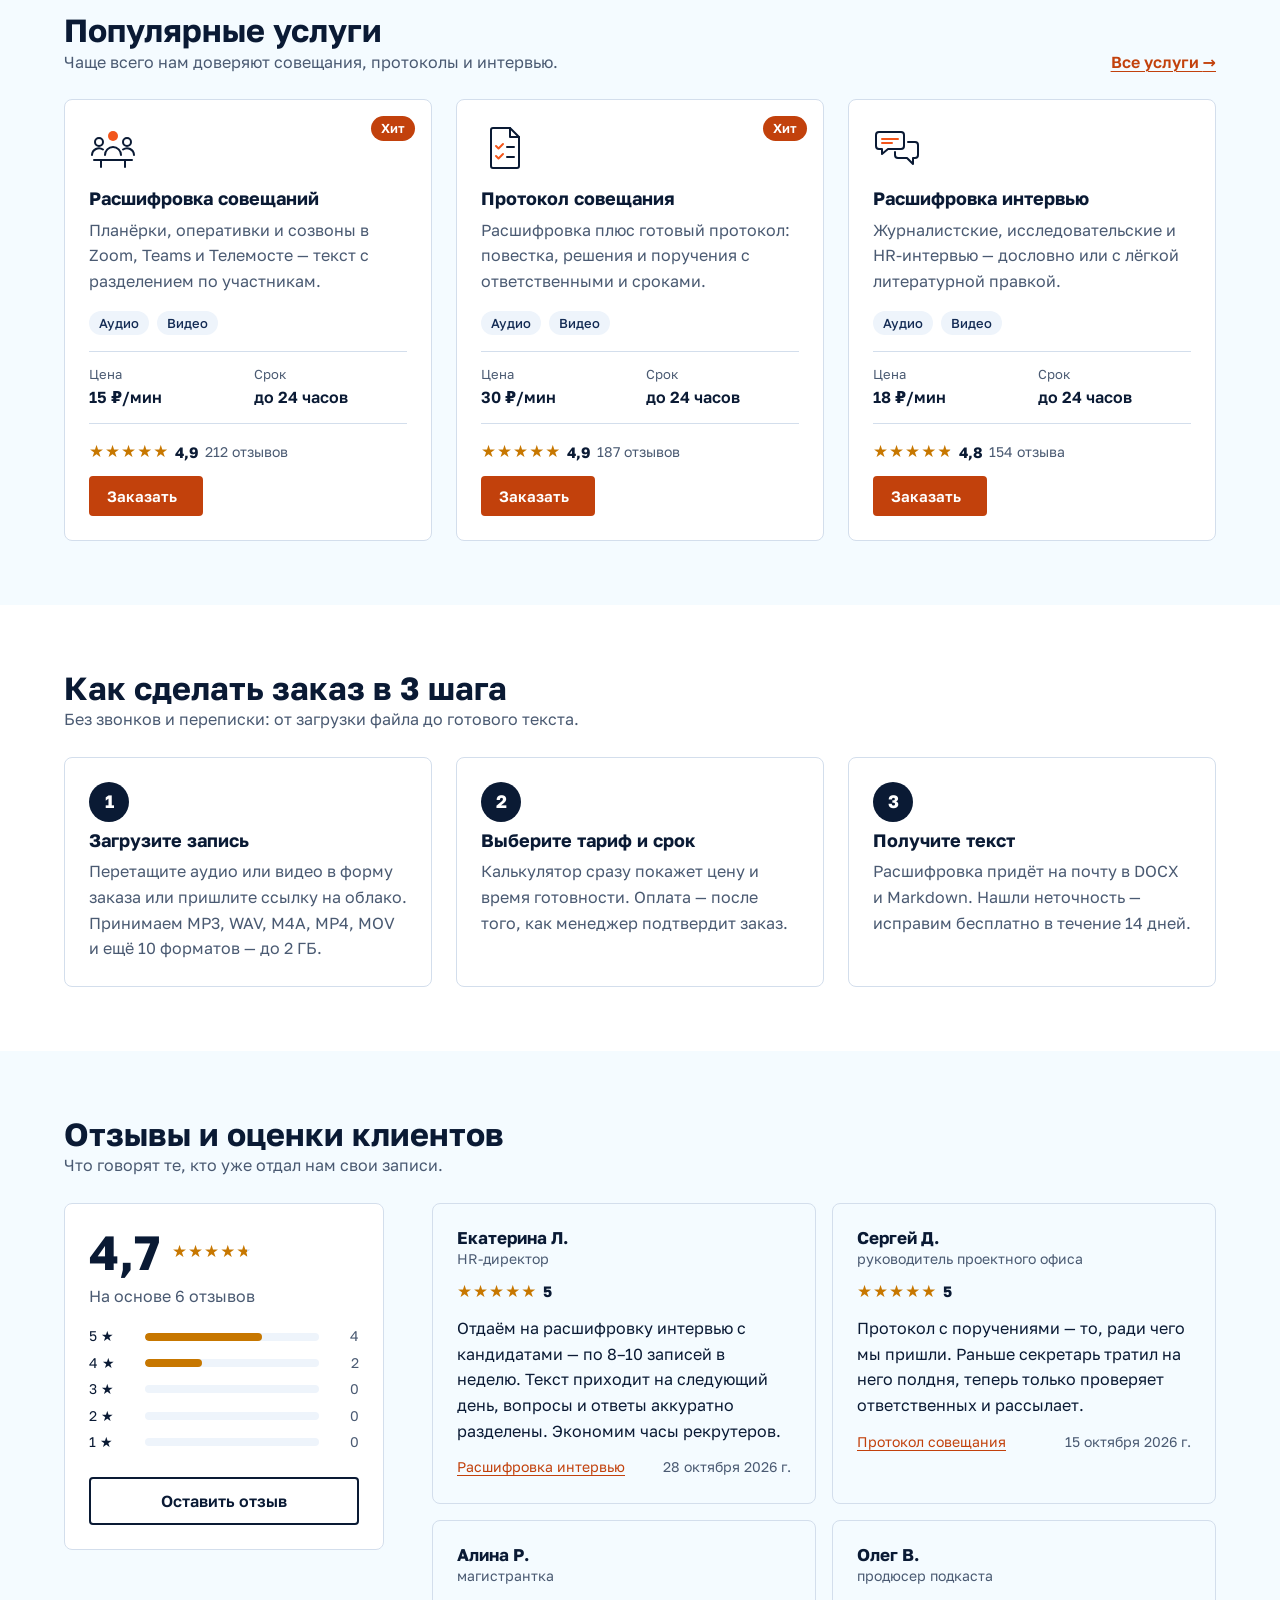
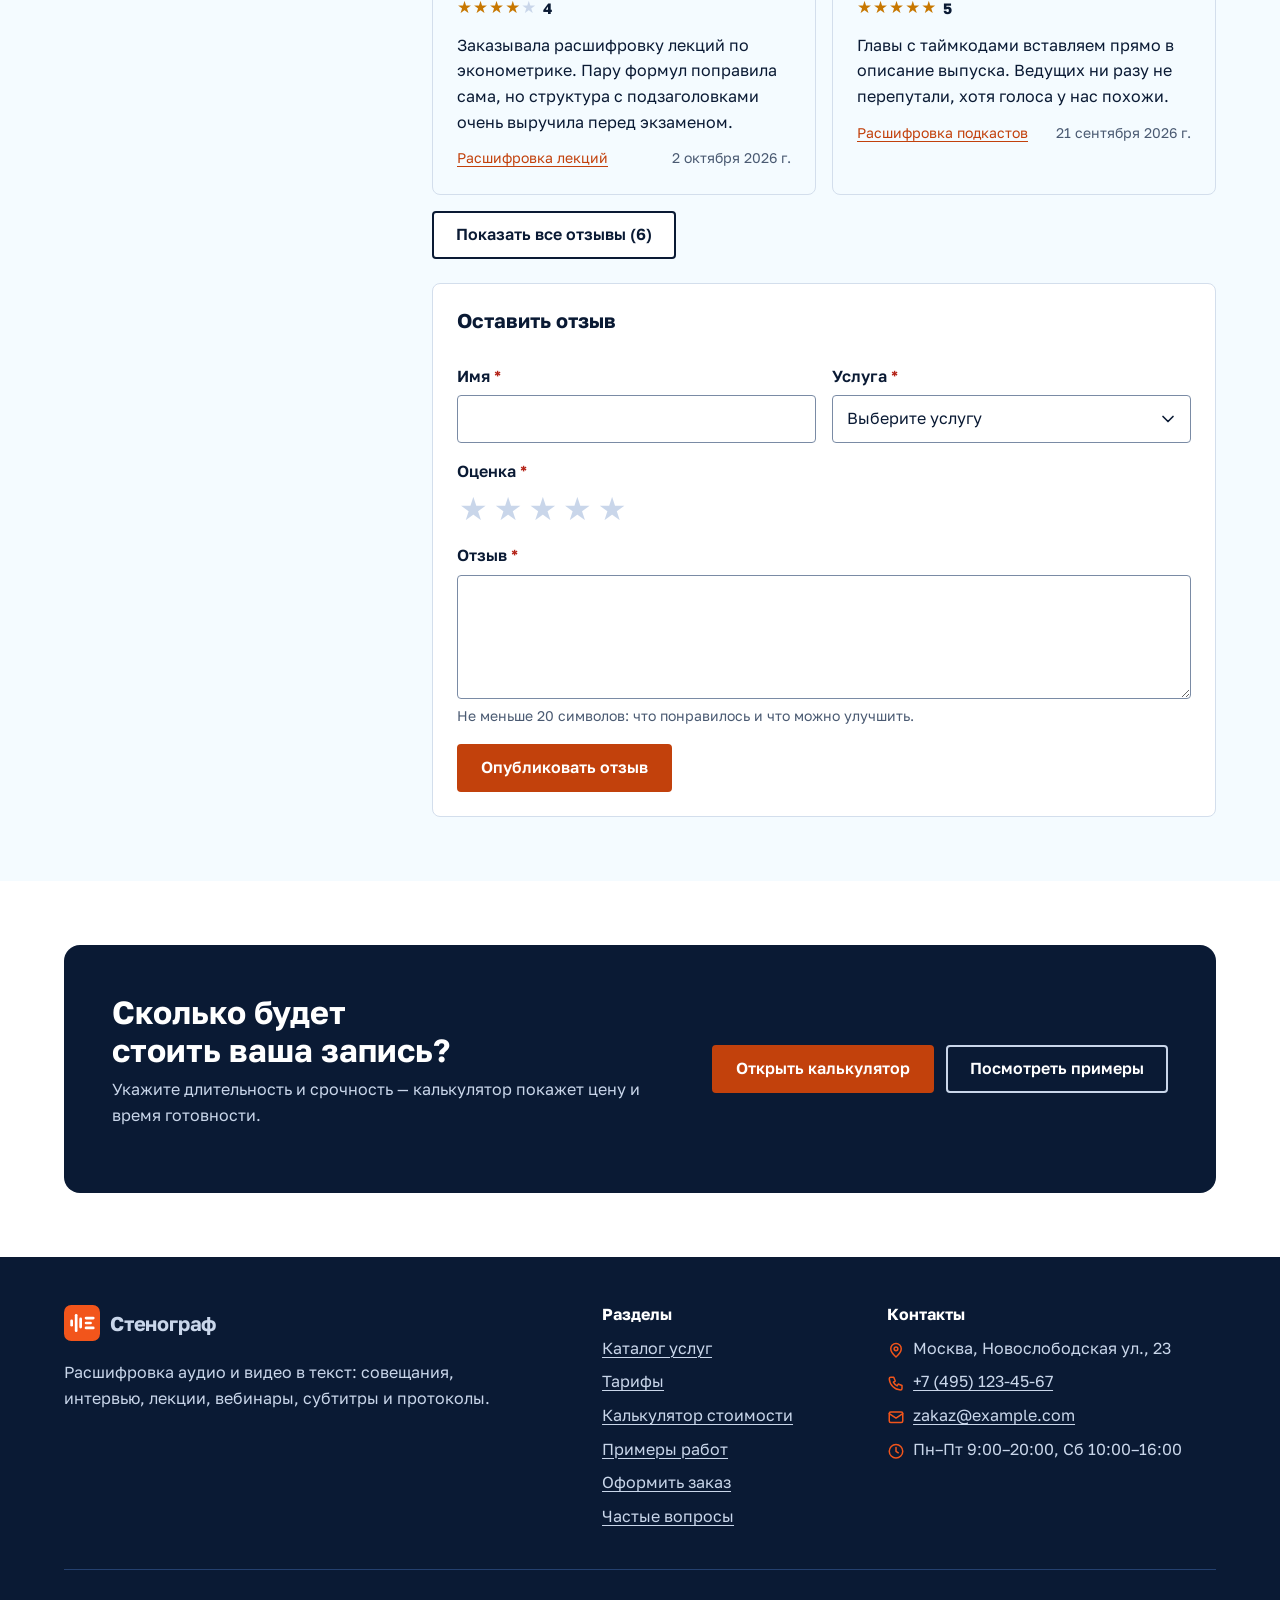
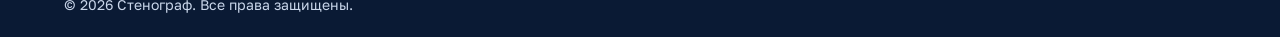
==== commit 3c91c668: "feat: update footer and contacts, add Yandex map" ====
--- a/index.html
+++ b/index.html
@@ -415,36 +415,26 @@
         </ul>
       </nav>
 
-      <div>
-        <h2 class="site-footer__title">Популярное</h2>
-        <ul class="site-footer__list">
-          <li><a href="product.html?id=meetings">Расшифровка совещаний</a></li>
-          <li><a href="product.html?id=protocols">Протокол совещания</a></li>
-          <li><a href="product.html?id=interviews">Расшифровка интервью</a></li>
-          <li><a href="product.html?id=subtitles">Создание субтитров</a></li>
-        </ul>
-      </div>
 
       <div>
         <h2 class="site-footer__title">Контакты</h2>
-        <ul class="site-footer__list">
-          <li><a href="tel:+74951234567">+7 (495) 123-45-67</a></li>
-          <li><a href="mailto:zakaz@example.com">zakaz@example.com</a></li>
-          <li>Москва, Новослободская ул., 23</li>
-          <li>Пн–Пт 9:00–20:00, Сб 10:00–16:00</li>
+        <ul class="site-footer__list site-footer__contacts">
+          <li><svg class="site-footer__icon" width="18" height="18" viewBox="0 0 24 24" fill="none" stroke="currentColor" stroke-width="2" stroke-linecap="round" stroke-linejoin="round" aria-hidden="true"><path d="M12 21s-7-6.2-7-11a7 7 0 0 1 14 0c0 4.8-7 11-7 11z"/><circle cx="12" cy="10" r="2.5"/></svg>Москва, Новослободская ул., 23</li>
+          <li><svg class="site-footer__icon" width="18" height="18" viewBox="0 0 24 24" fill="none" stroke="currentColor" stroke-width="2" stroke-linecap="round" stroke-linejoin="round" aria-hidden="true"><path d="M5 4h4l2 5-2.5 1.5a11 11 0 0 0 5 5L15 13l5 2v4a2 2 0 0 1-2 2A16 16 0 0 1 3 6a2 2 0 0 1 2-2"/></svg><a href="tel:+74951234567">+7 (495) 123-45-67</a></li>
+          <li><svg class="site-footer__icon" width="18" height="18" viewBox="0 0 24 24" fill="none" stroke="currentColor" stroke-width="2" stroke-linecap="round" stroke-linejoin="round" aria-hidden="true"><rect x="3" y="5" width="18" height="14" rx="2"/><path d="M3 7l9 6 9-6"/></svg><a href="mailto:zakaz@example.com">zakaz@example.com</a></li>
+          <li><svg class="site-footer__icon" width="18" height="18" viewBox="0 0 24 24" fill="none" stroke="currentColor" stroke-width="2" stroke-linecap="round" stroke-linejoin="round" aria-hidden="true"><circle cx="12" cy="12" r="9"/><path d="M12 7v5l3 2"/></svg>Пн–Пт 9:00–20:00, Сб 10:00–16:00</li>
         </ul>
       </div>
     </div>
 
     <div class="site-footer__bottom">
-      <p>© <span data-year>2026</span> Стенограф. Учебный проект, контрольная работа №3.</p>
-      <p>Автор: Брусникин Максим Александрович, ЭФБО-02-25</p>
+      <p>© <span data-year>2026</span> Стенограф. Все права защищены.</p>
     </div>
   </div>
 </footer>
 
 <a class="back-to-top" href="#top">
-  <svg width="22" height="22" viewBox="0 0 24 24" fill="none" stroke="currentColor" stroke-width="2.5" stroke-linecap="round" stroke-linejoin="round" aria-hidden="true"><path d="M12 19V5"/><path d="M5 12l7-7 7 7"/></svg>
+  <svg width="24" height="24" viewBox="0 0 24 24" fill="none" stroke="currentColor" stroke-width="2.5" stroke-linecap="round" stroke-linejoin="round" aria-hidden="true"><path d="M5 4h14"/><path d="M12 20V9"/><path d="M7 13l5-5 5 5"/></svg>
   <span class="visually-hidden">Наверх</span>
 </a>
 </body>
--- a/css/style.css
+++ b/css/style.css
@@ -2510,10 +2510,12 @@
   margin: var(--space-5) 0 0;
 }
 
-.map img {
+.map iframe {
+  display: block;
   width: 100%;
+  height: 400px;
+  border: 1px solid var(--c-border);
   border-radius: var(--radius-m);
-  border: 1px solid var(--c-border);
 }
 
 .map figcaption {
@@ -2578,6 +2580,18 @@
 
 .site-footer__list li {
   margin-bottom: var(--space-2);
+}
+
+.site-footer__contacts li {
+  display: flex;
+  gap: var(--space-2);
+}
+
+/* Иконки контактов в подвале */
+.site-footer__icon {
+  flex: none;
+  margin-top: 3px;
+  color: var(--c-brand);
 }
 
 .site-footer a {
@@ -2616,7 +2630,8 @@
   color: var(--c-on-dark);
   text-decoration: none;
   background: var(--c-accent);
-  border-radius: 50%;
+  border: 2px solid var(--c-on-dark);
+  border-radius: var(--radius-m);
   box-shadow: var(--shadow-m);
   opacity: 0;
   visibility: hidden;
--- a/css/responsive.css
+++ b/css/responsive.css
@@ -369,7 +369,7 @@
   }
 
   .site-footer__grid {
-    grid-template-columns: 2fr 1fr 1fr 1.3fr;
+    grid-template-columns: 2fr 1fr 1.3fr;
   }
 }
 
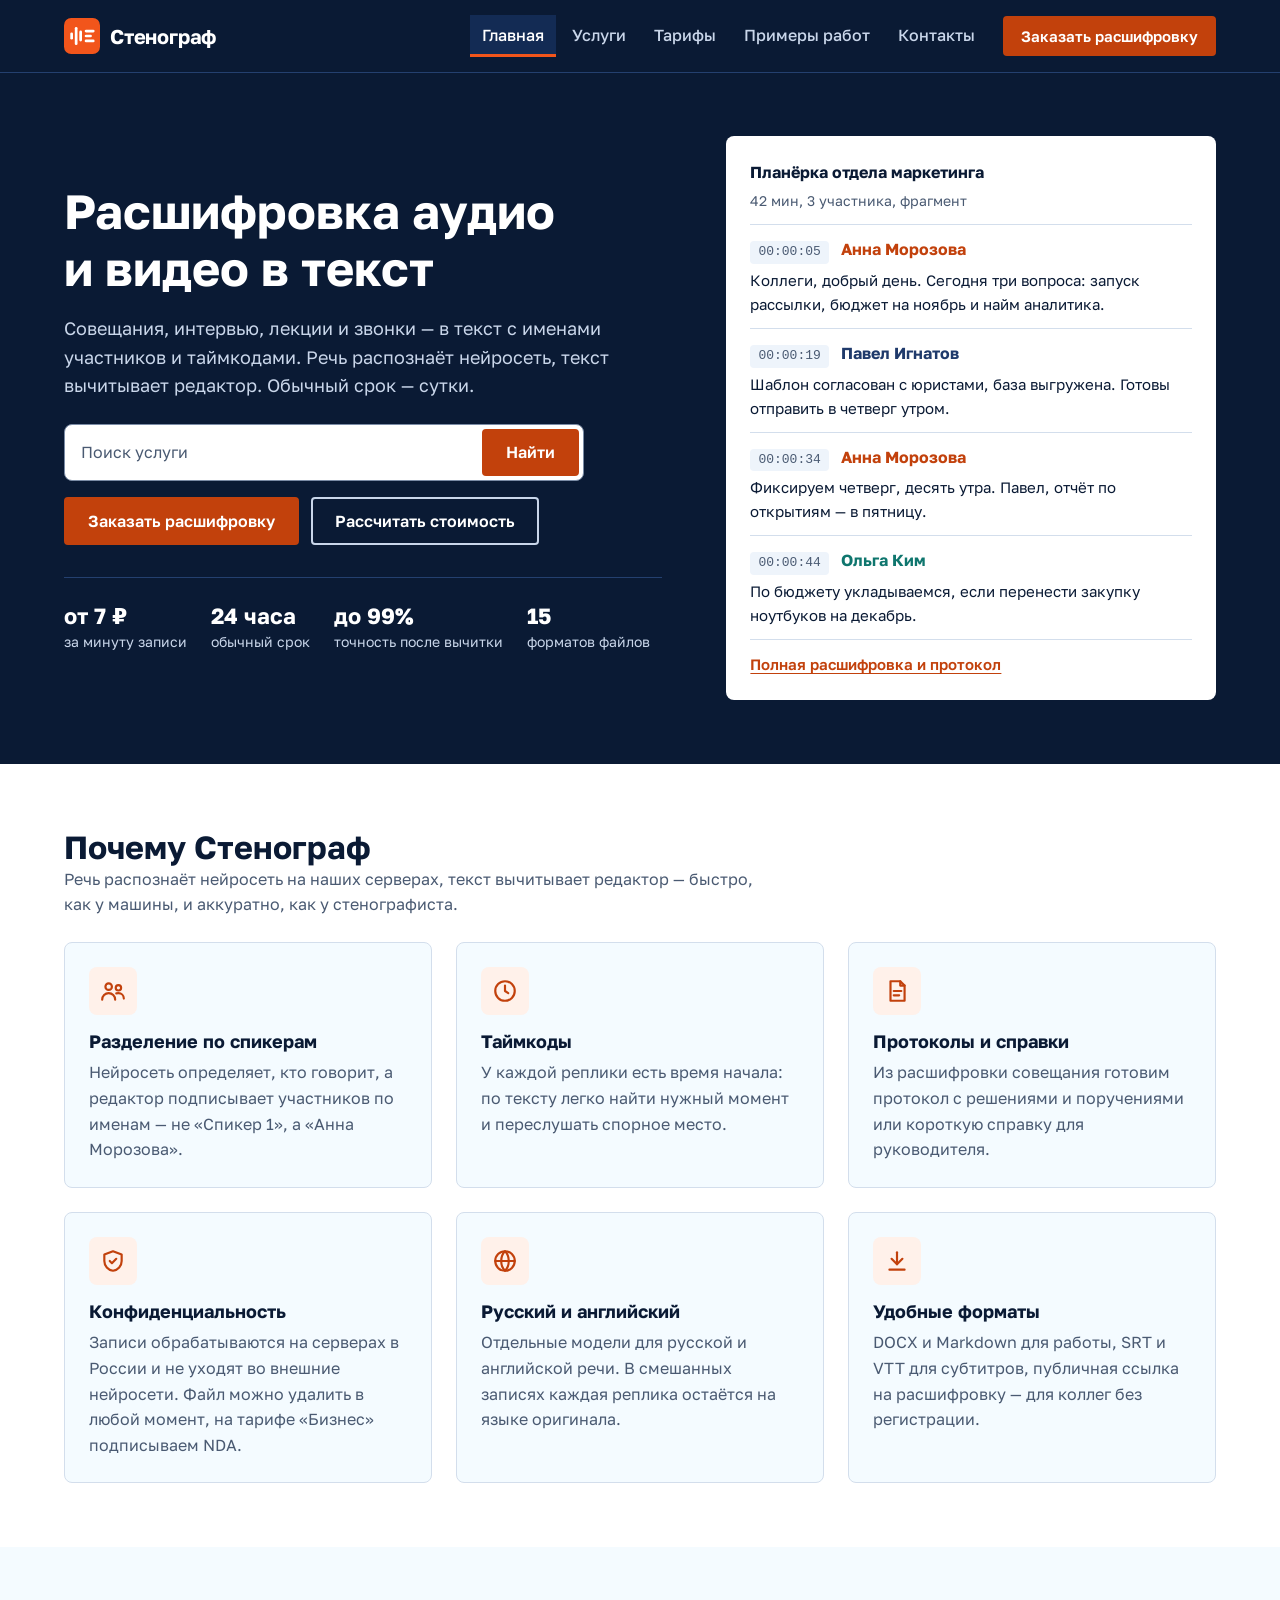
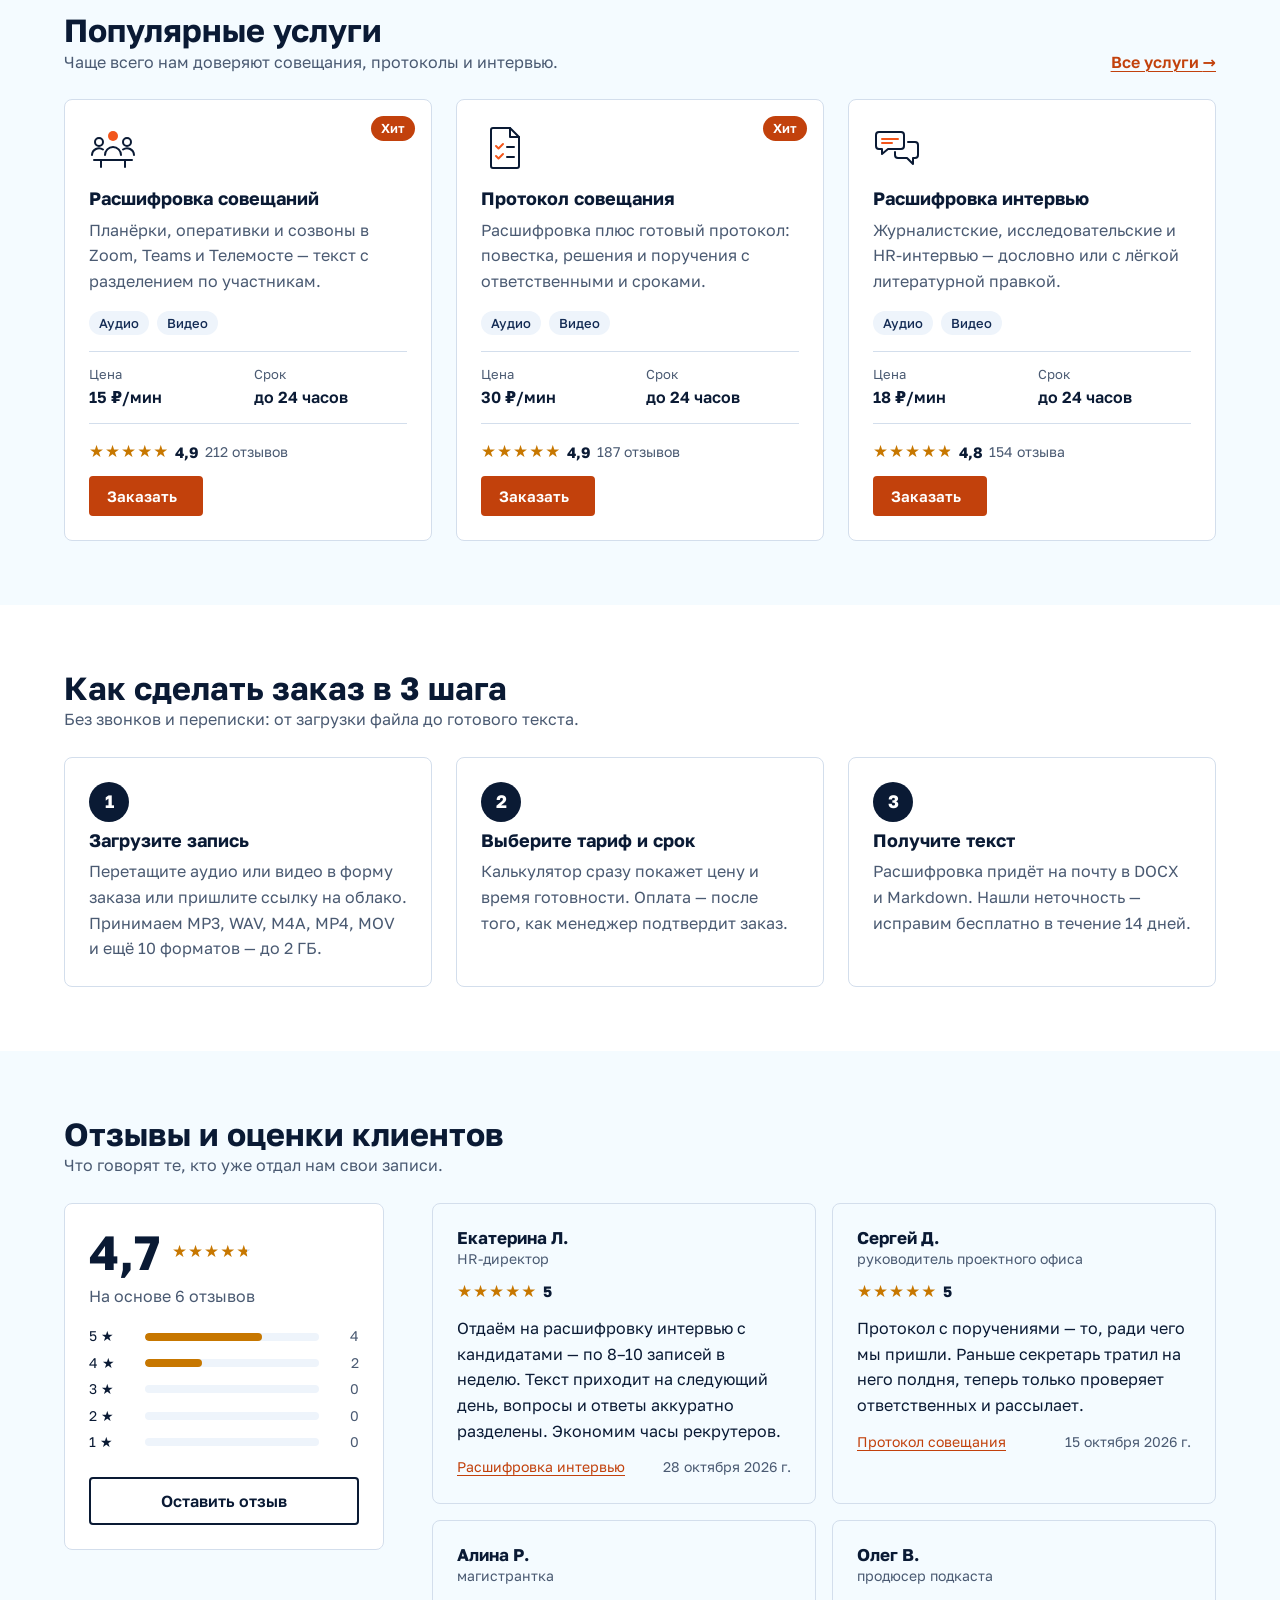
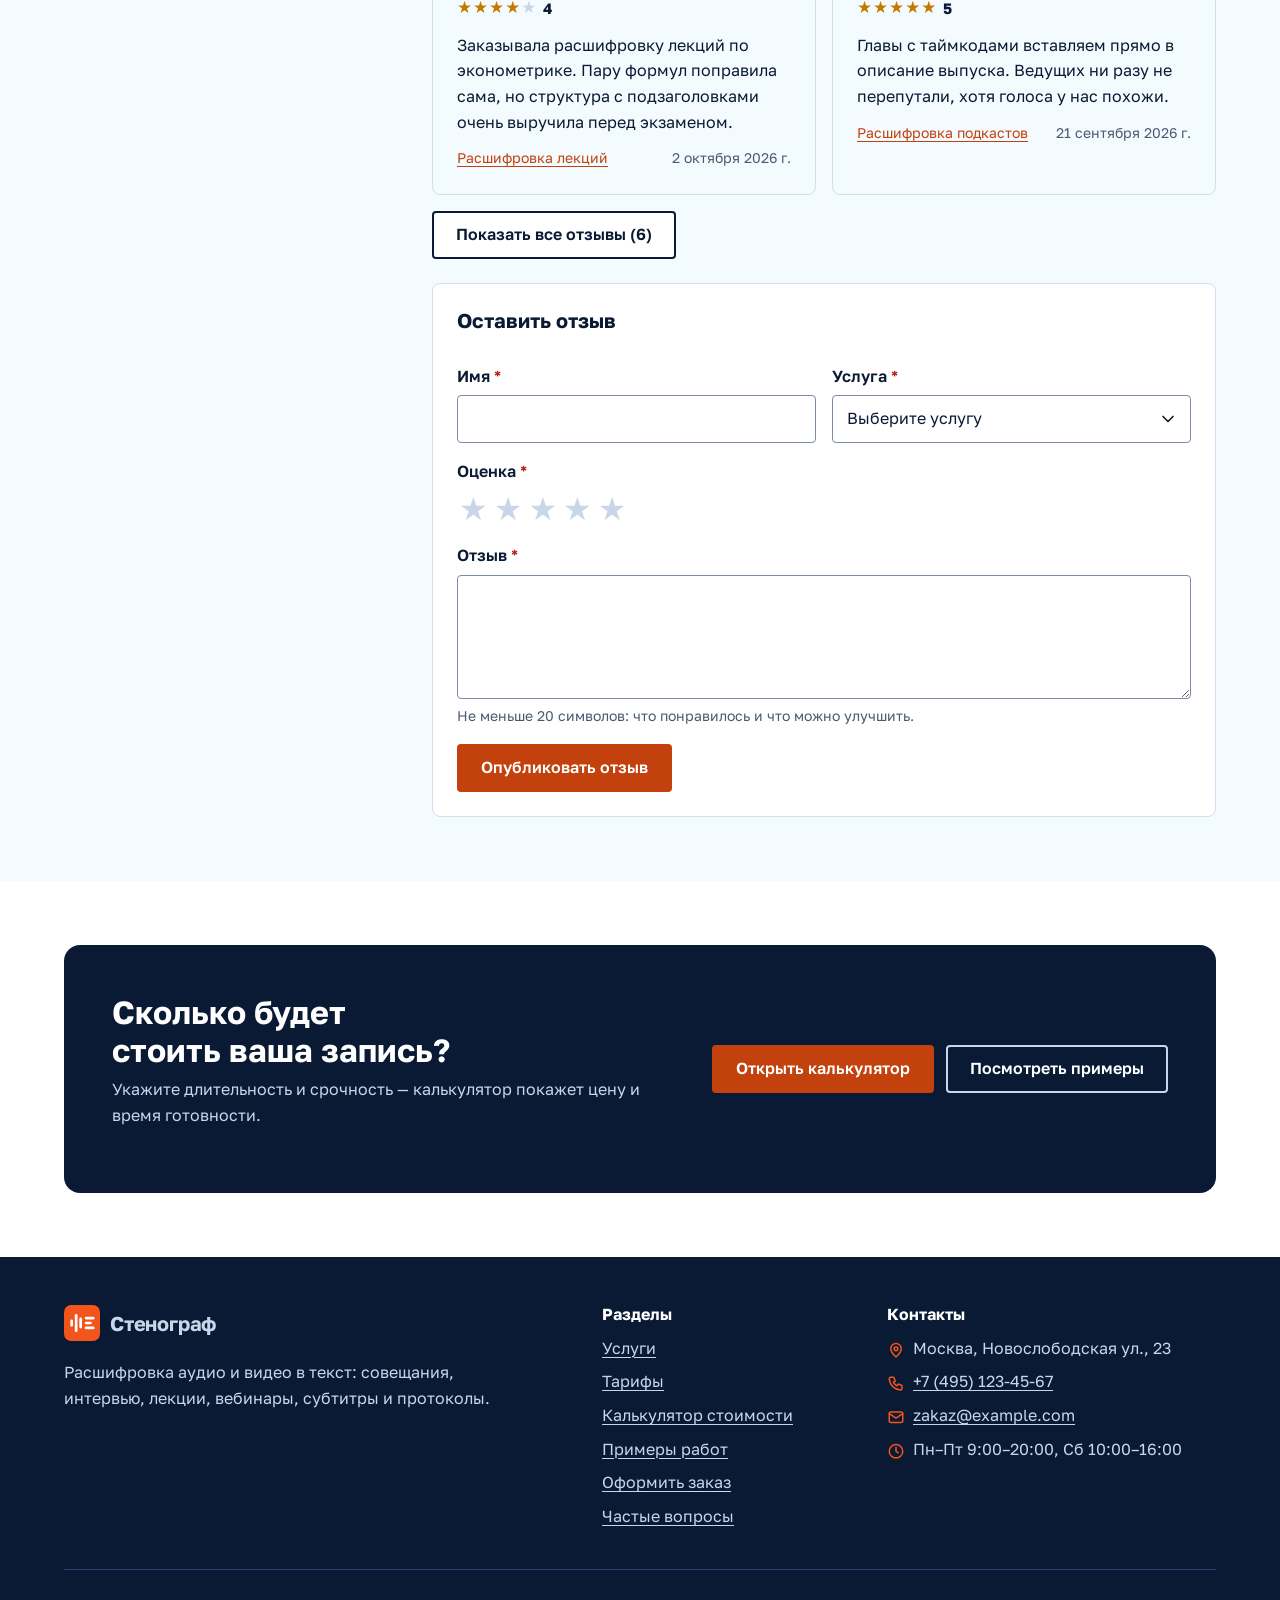
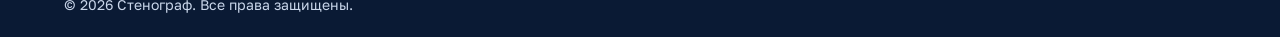
==== commit a37e06e2: "fix: rename footer catalog link to services" ====
--- a/index.html
+++ b/index.html
@@ -7,8 +7,8 @@
   <meta name="description" content="Расшифровка совещаний, интервью, лекций и вебинаров, субтитры и протоколы. Разделение по спикерам, таймкоды, вычитка редактором. От 7 ₽ за минуту.">
   <meta name="theme-color" content="#0a1a34">
   <link rel="icon" href="images/favicon.svg" type="image/svg+xml">
-  <link rel="stylesheet" href="css/style.css">
-  <link rel="stylesheet" href="css/responsive.css">
+  <link rel="stylesheet" href="css/style.css?v=2">
+  <link rel="stylesheet" href="css/responsive.css?v=2">
   <script>
     /* Отметка «JavaScript включён» — до отрисовки, чтобы меню и фильтры не мигали.
        Предзагрузка шрифта только по http(s): при открытии файла с диска (file://)
@@ -393,7 +393,7 @@
 <footer class="site-footer">
   <div class="container">
     <div class="site-footer__grid">
-      <div>
+      <div class="site-footer__about">
         <a class="logo" href="index.html">
           <img class="logo__mark" src="images/logo.svg" alt="" width="36" height="36">
           <span>Стенограф</span>
@@ -406,7 +406,7 @@
       <nav aria-label="Разделы сайта">
         <h2 class="site-footer__title">Разделы</h2>
         <ul class="site-footer__list">
-          <li><a href="catalog.html">Каталог услуг</a></li>
+          <li><a href="catalog.html">Услуги</a></li>
           <li><a href="tariffs.html">Тарифы</a></li>
           <li><a href="tariffs.html#calculator">Калькулятор стоимости</a></li>
           <li><a href="examples.html">Примеры работ</a></li>
--- a/css/style.css
+++ b/css/style.css
@@ -2477,6 +2477,11 @@
   gap: var(--space-5);
 }
 
+/* Убираем курсив, который браузер ставит для address */
+address {
+  font-style: normal;
+}
+
 .contact-list {
   display: grid;
   gap: var(--space-4);
@@ -2507,7 +2512,7 @@
 }
 
 .map {
-  margin: var(--space-5) 0 0;
+  margin: var(--space-6) 0 0;
 }
 
 .map iframe {
--- a/css/responsive.css
+++ b/css/responsive.css
@@ -190,6 +190,11 @@
     grid-template-columns: repeat(2, 1fr);
   }
 
+  /* На планшете описание сверху, разделы и контакты под ним в 2 колонки */
+  .site-footer__about {
+    grid-column: 1 / -1;
+  }
+
   .site-footer__bottom {
     flex-direction: row;
     justify-content: space-between;
@@ -371,6 +376,10 @@
   .site-footer__grid {
     grid-template-columns: 2fr 1fr 1.3fr;
   }
+
+  .site-footer__about {
+    grid-column: auto;
+  }
 }
 
 /* ========== Широкие экраны: от 1280px ========== */
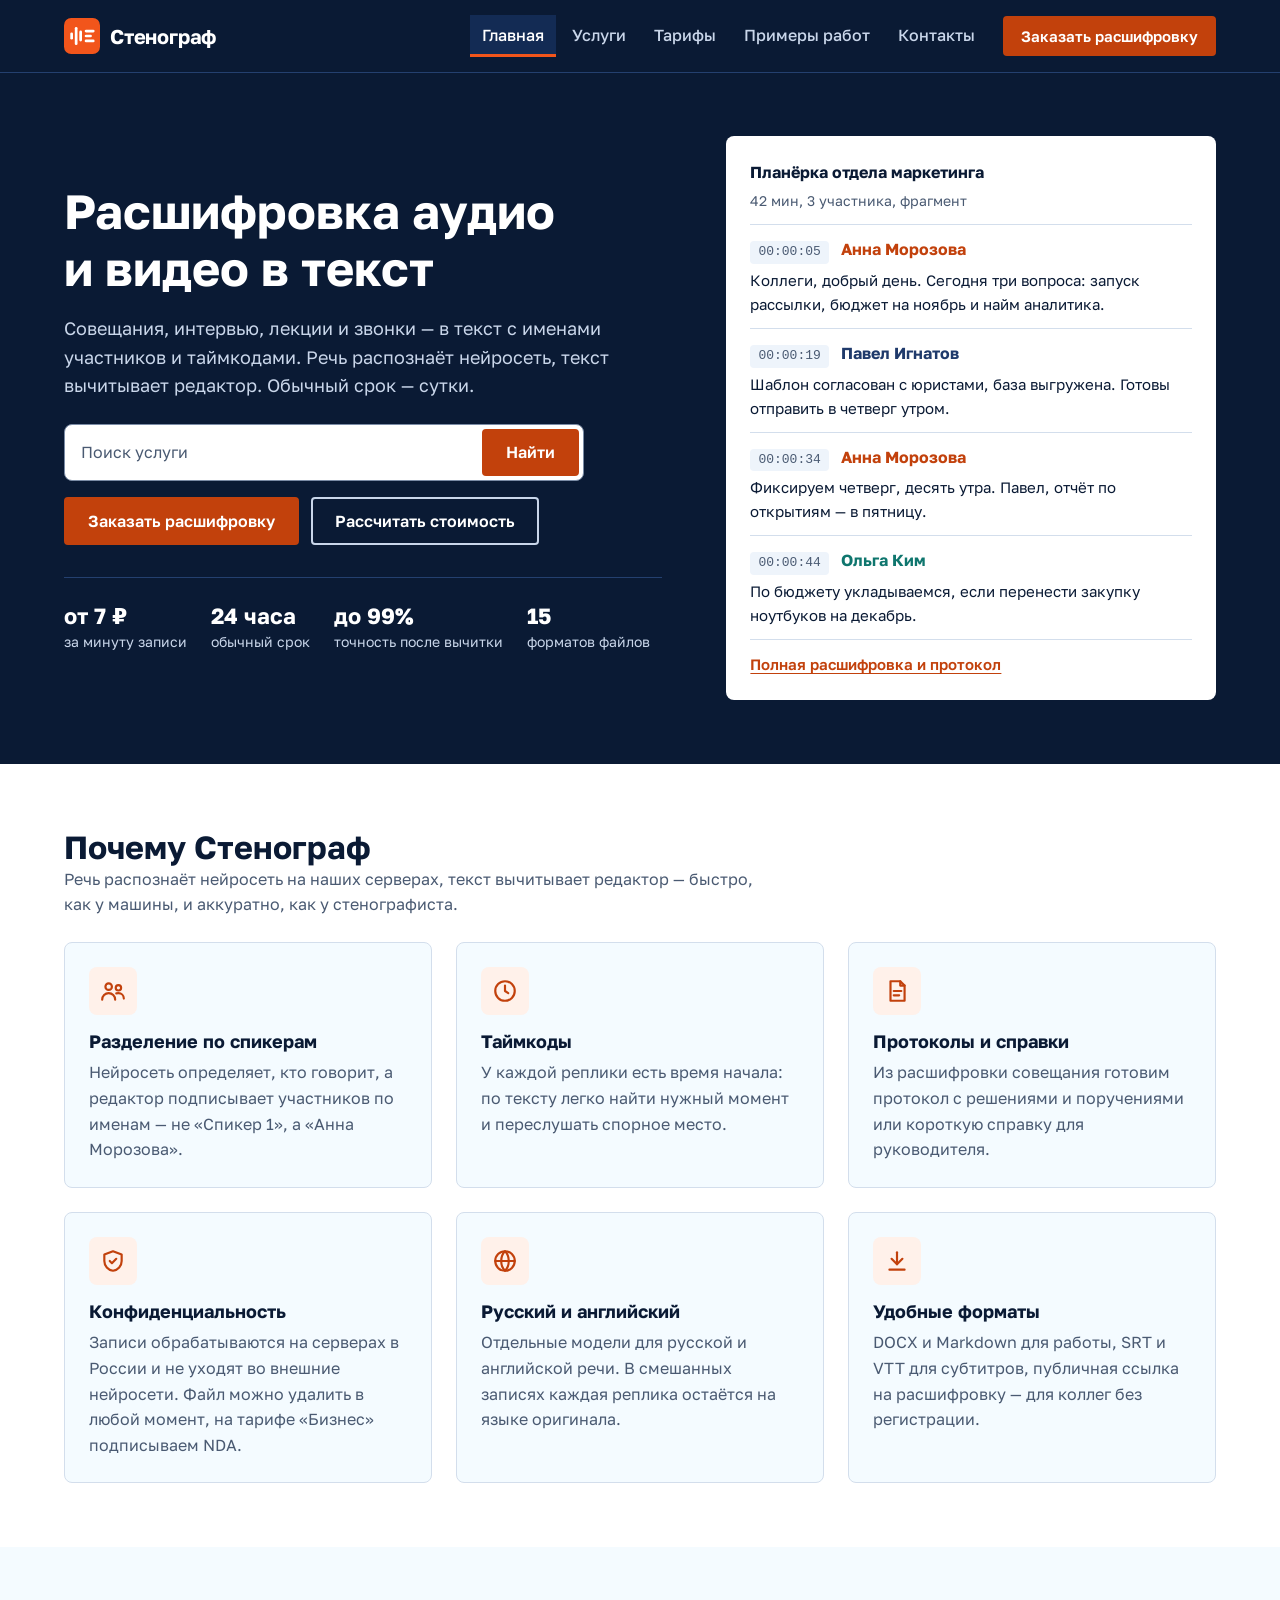
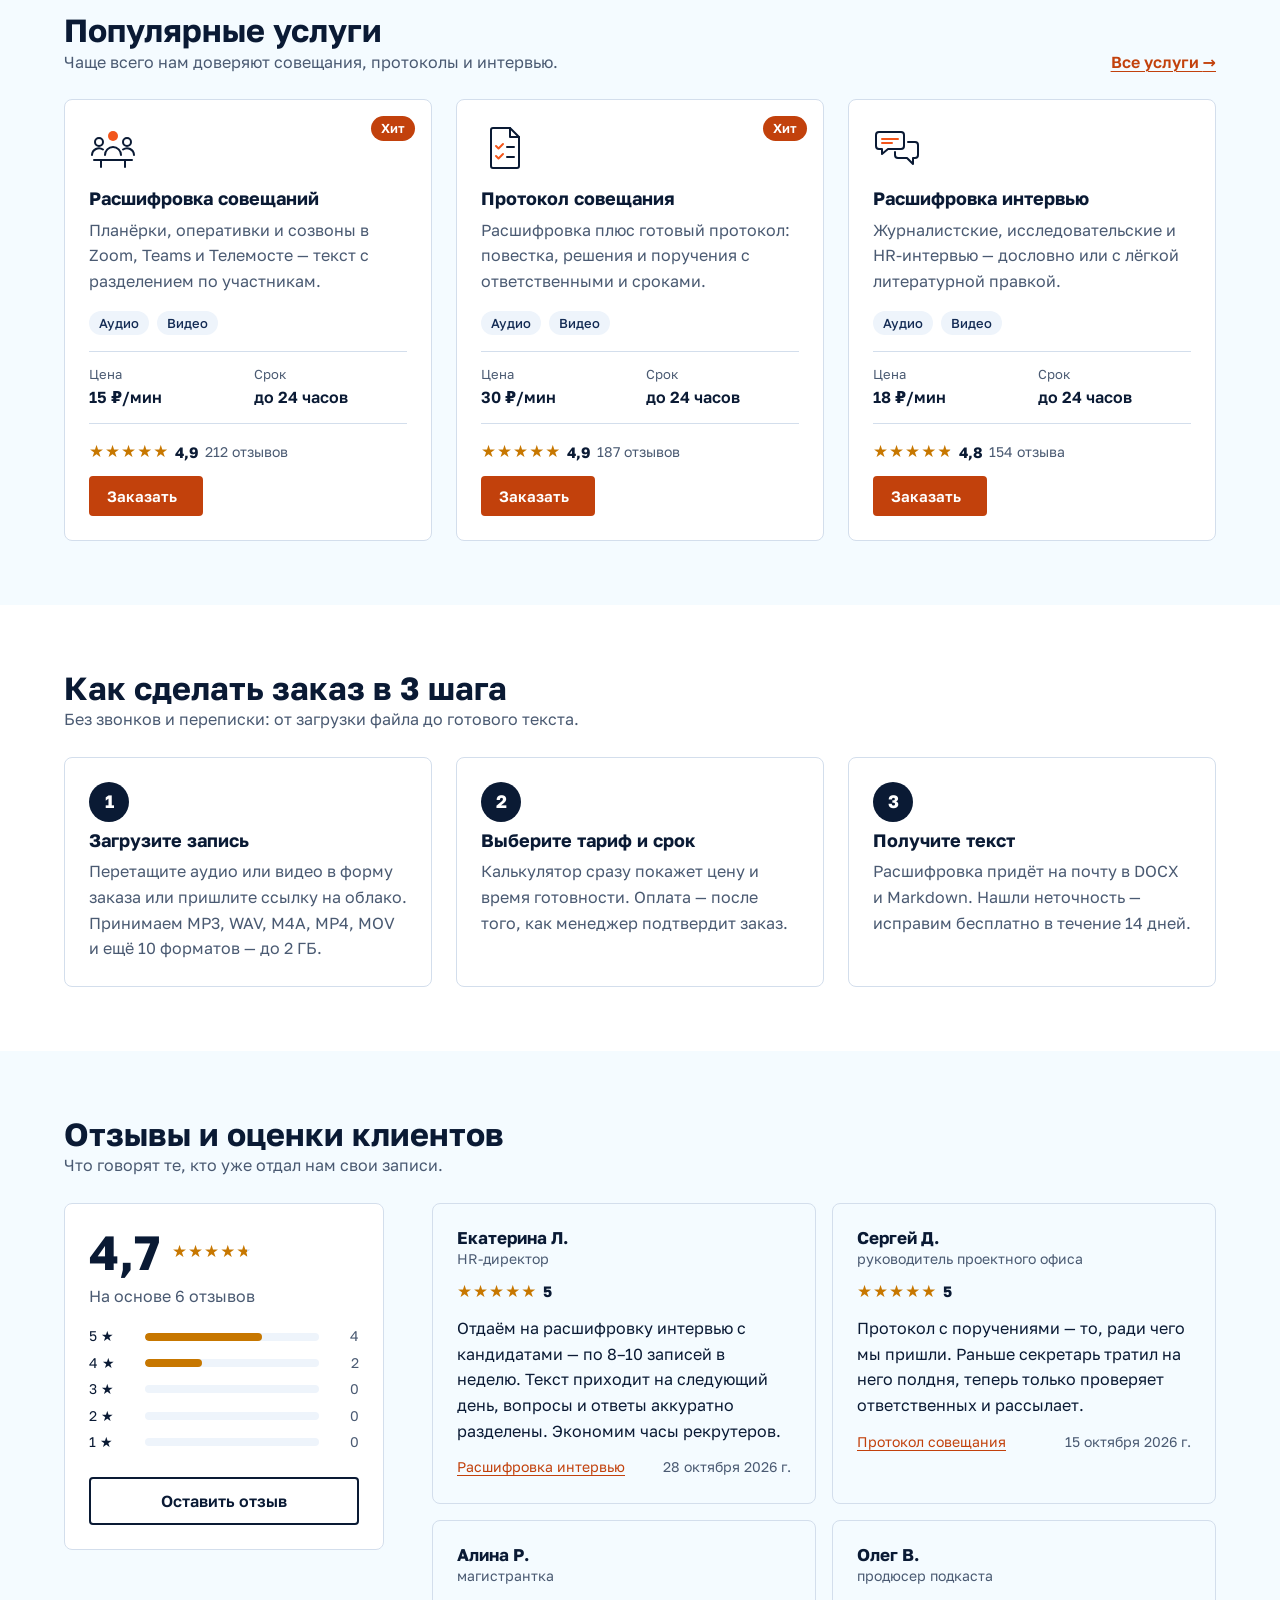
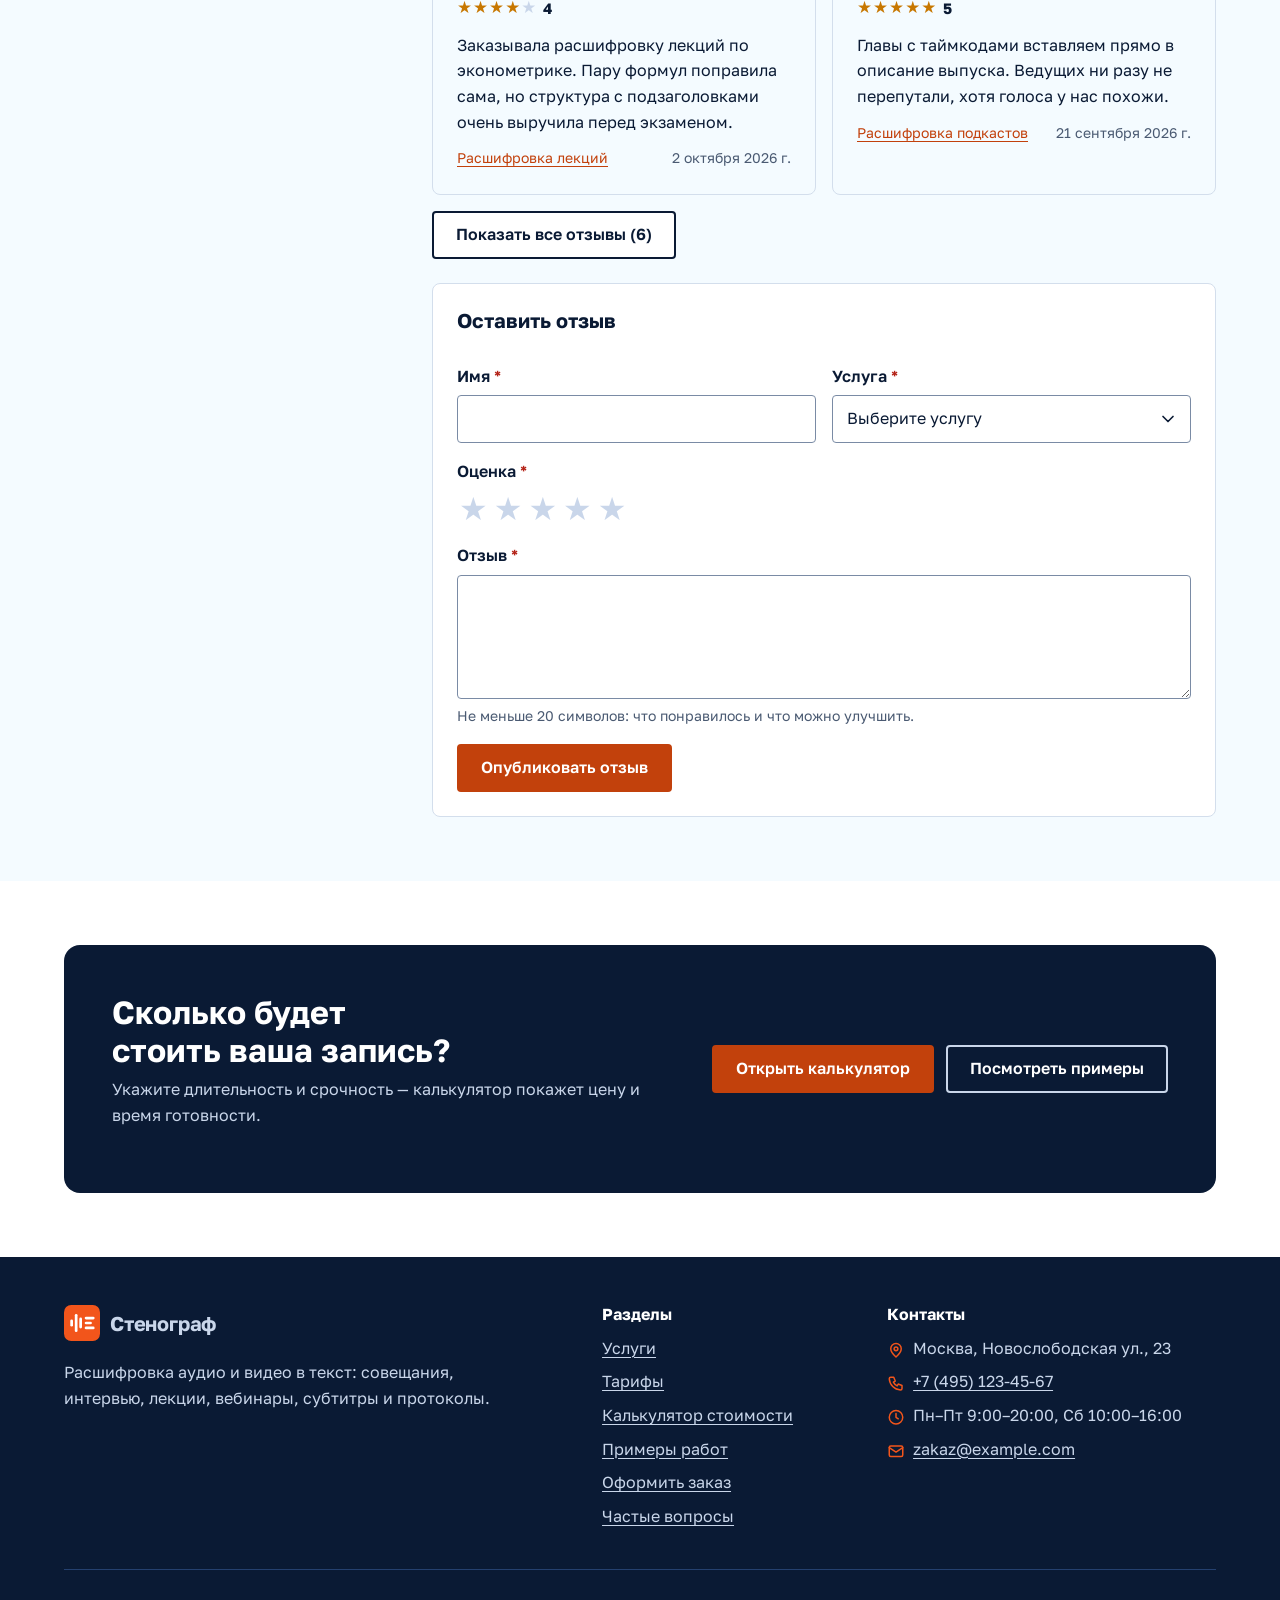
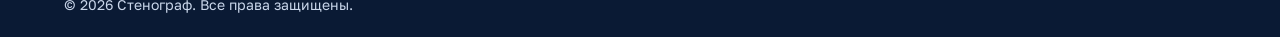
==== commit 1848f248: "fix: show working hours before email in footer" ====
--- a/index.html
+++ b/index.html
@@ -421,8 +421,8 @@
         <ul class="site-footer__list site-footer__contacts">
           <li><svg class="site-footer__icon" width="18" height="18" viewBox="0 0 24 24" fill="none" stroke="currentColor" stroke-width="2" stroke-linecap="round" stroke-linejoin="round" aria-hidden="true"><path d="M12 21s-7-6.2-7-11a7 7 0 0 1 14 0c0 4.8-7 11-7 11z"/><circle cx="12" cy="10" r="2.5"/></svg>Москва, Новослободская ул., 23</li>
           <li><svg class="site-footer__icon" width="18" height="18" viewBox="0 0 24 24" fill="none" stroke="currentColor" stroke-width="2" stroke-linecap="round" stroke-linejoin="round" aria-hidden="true"><path d="M5 4h4l2 5-2.5 1.5a11 11 0 0 0 5 5L15 13l5 2v4a2 2 0 0 1-2 2A16 16 0 0 1 3 6a2 2 0 0 1 2-2"/></svg><a href="tel:+74951234567">+7 (495) 123-45-67</a></li>
+          <li><svg class="site-footer__icon" width="18" height="18" viewBox="0 0 24 24" fill="none" stroke="currentColor" stroke-width="2" stroke-linecap="round" stroke-linejoin="round" aria-hidden="true"><circle cx="12" cy="12" r="9"/><path d="M12 7v5l3 2"/></svg>Пн–Пт 9:00–20:00, Сб 10:00–16:00</li>
           <li><svg class="site-footer__icon" width="18" height="18" viewBox="0 0 24 24" fill="none" stroke="currentColor" stroke-width="2" stroke-linecap="round" stroke-linejoin="round" aria-hidden="true"><rect x="3" y="5" width="18" height="14" rx="2"/><path d="M3 7l9 6 9-6"/></svg><a href="mailto:zakaz@example.com">zakaz@example.com</a></li>
-          <li><svg class="site-footer__icon" width="18" height="18" viewBox="0 0 24 24" fill="none" stroke="currentColor" stroke-width="2" stroke-linecap="round" stroke-linejoin="round" aria-hidden="true"><circle cx="12" cy="12" r="9"/><path d="M12 7v5l3 2"/></svg>Пн–Пт 9:00–20:00, Сб 10:00–16:00</li>
         </ul>
       </div>
     </div>
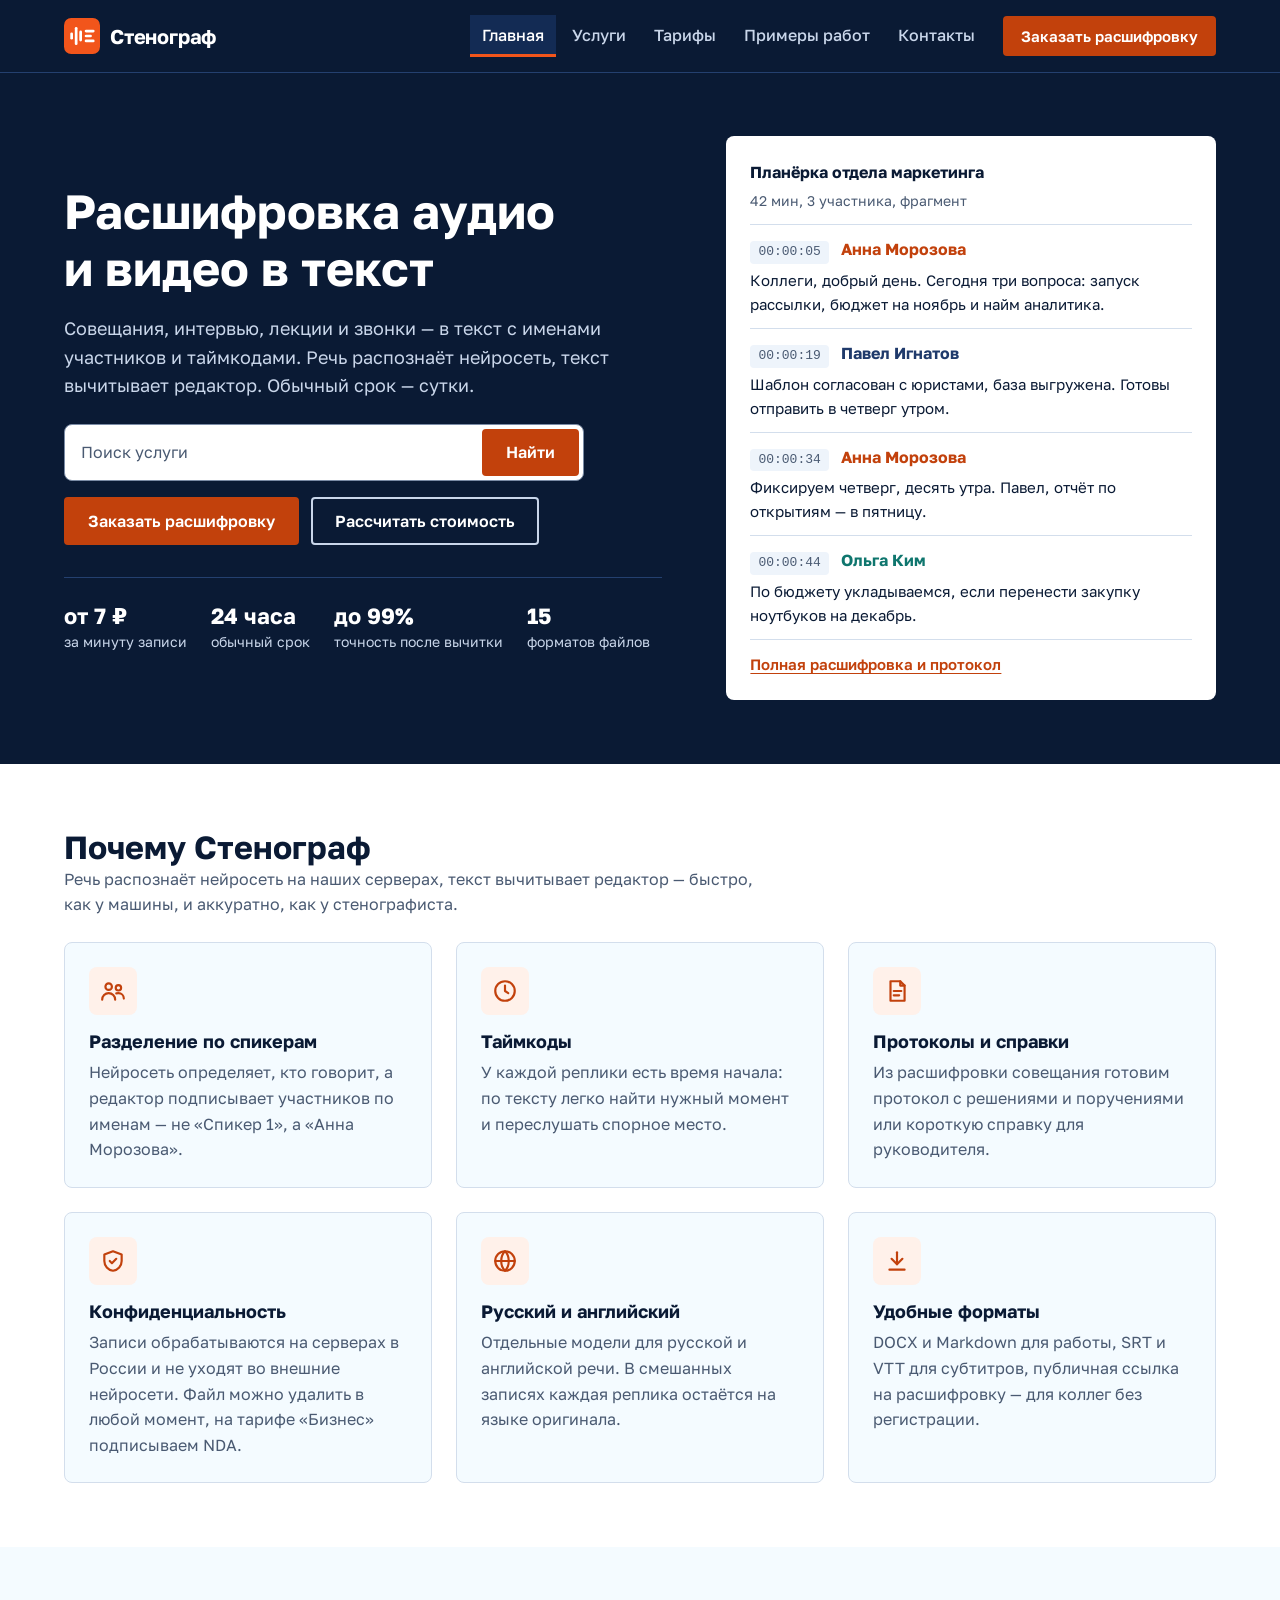
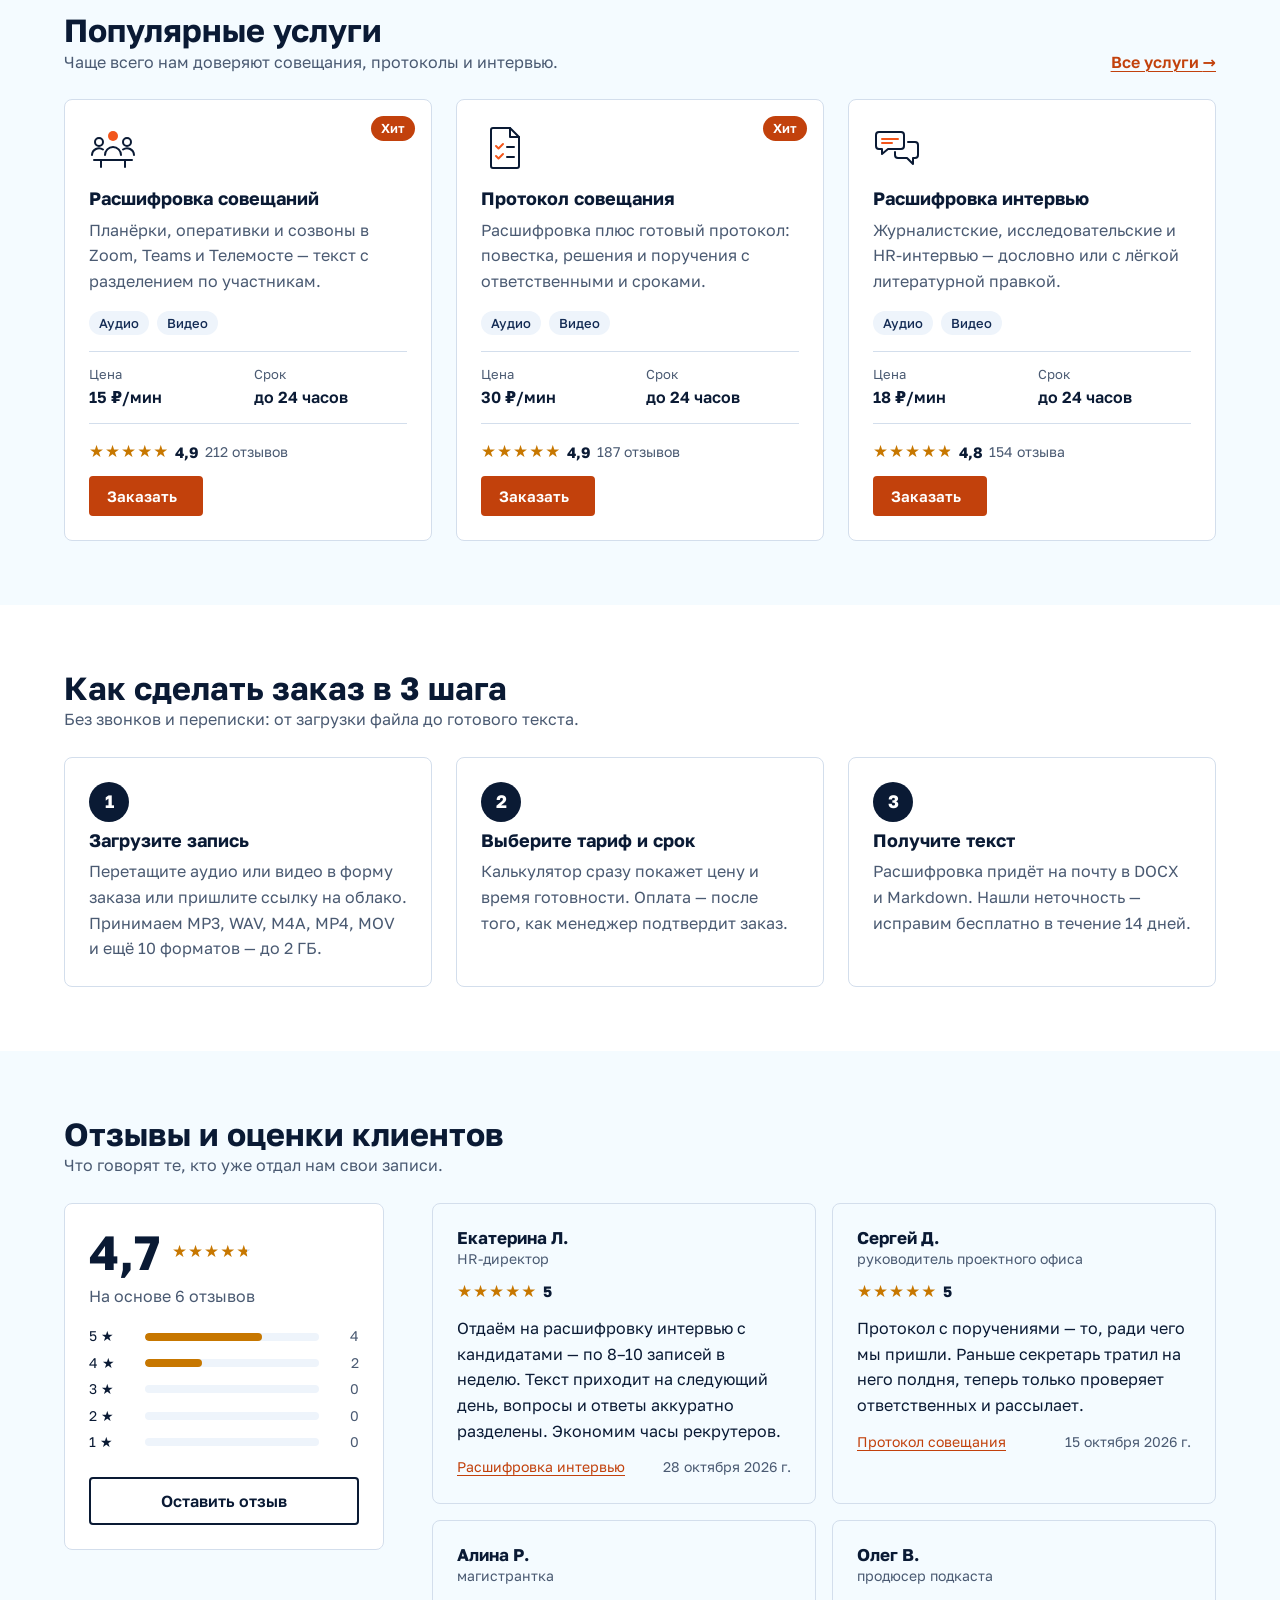
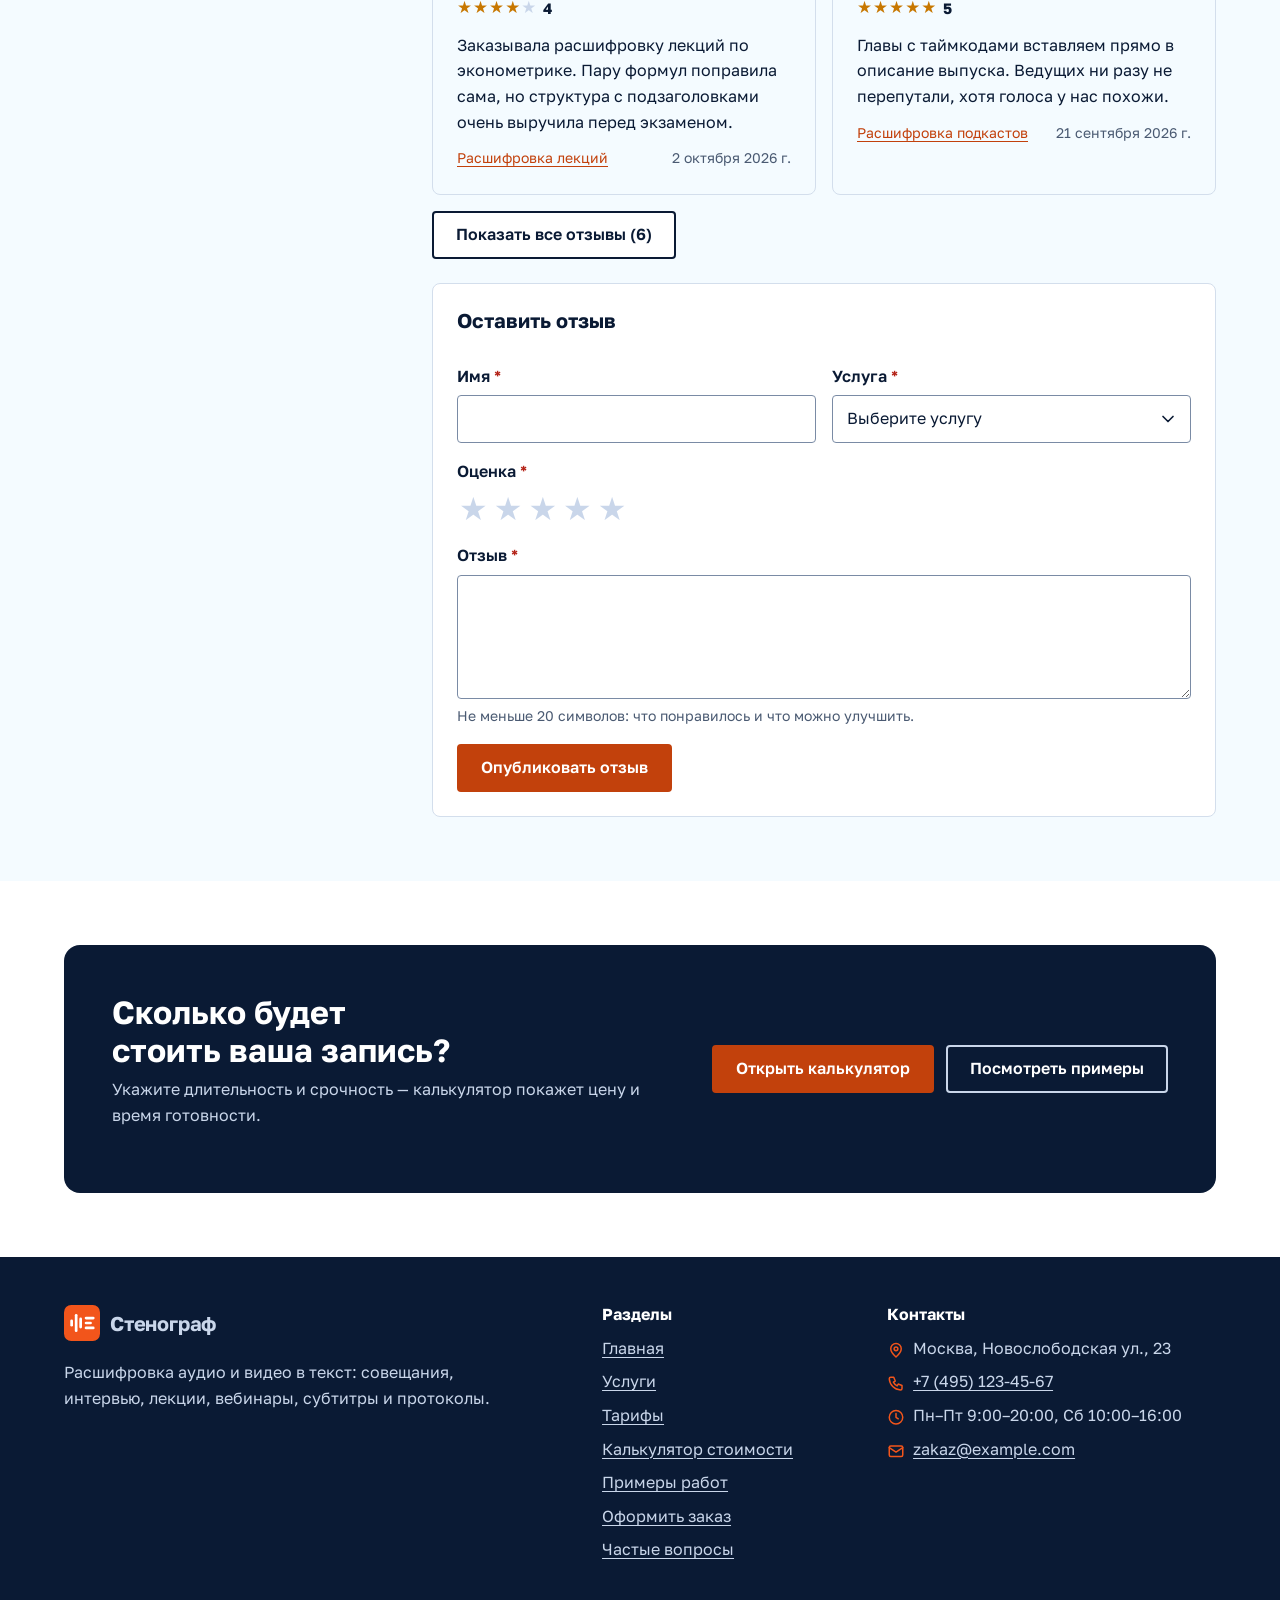
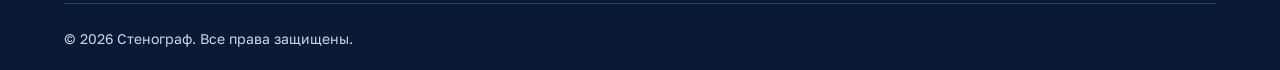
==== commit e17e0908: "fix: add home link to footer sections" ====
--- a/index.html
+++ b/index.html
@@ -406,6 +406,7 @@
       <nav aria-label="Разделы сайта">
         <h2 class="site-footer__title">Разделы</h2>
         <ul class="site-footer__list">
+          <li><a href="index.html">Главная</a></li>
           <li><a href="catalog.html">Услуги</a></li>
           <li><a href="tariffs.html">Тарифы</a></li>
           <li><a href="tariffs.html#calculator">Калькулятор стоимости</a></li>
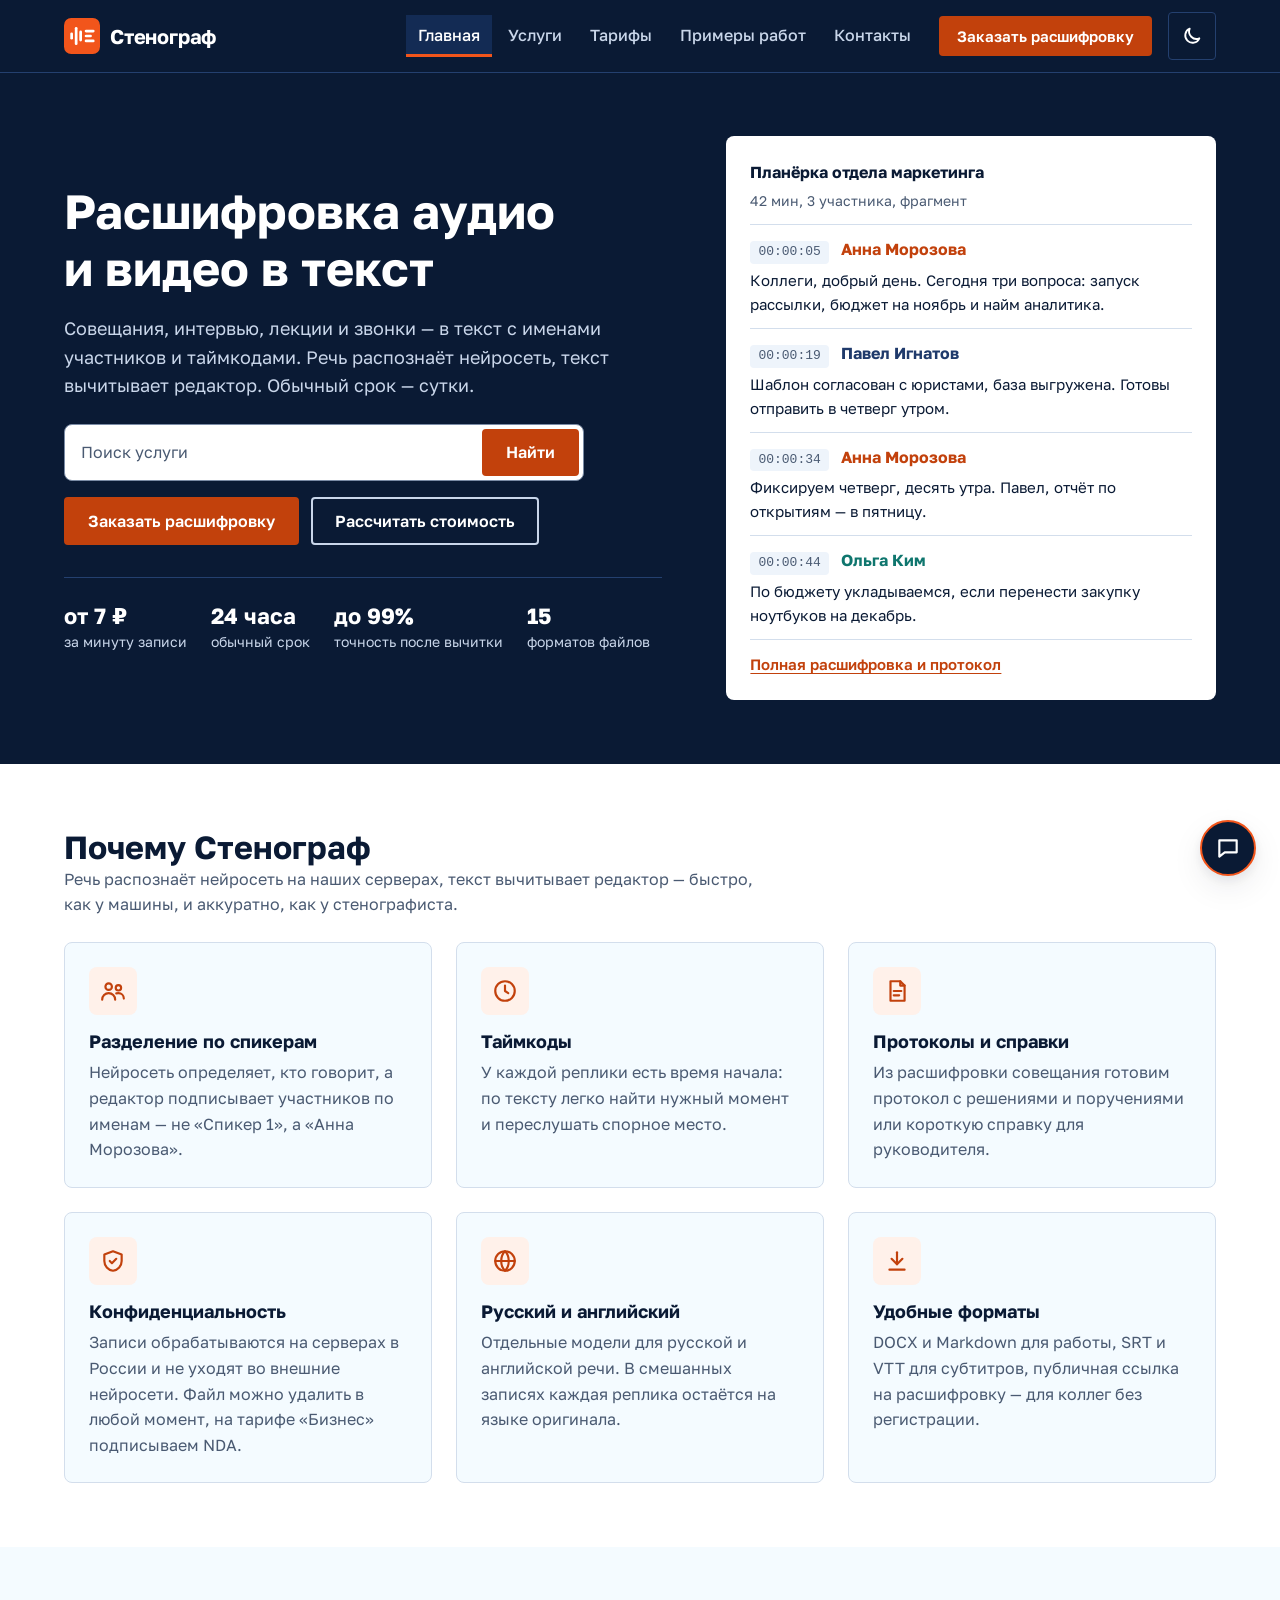
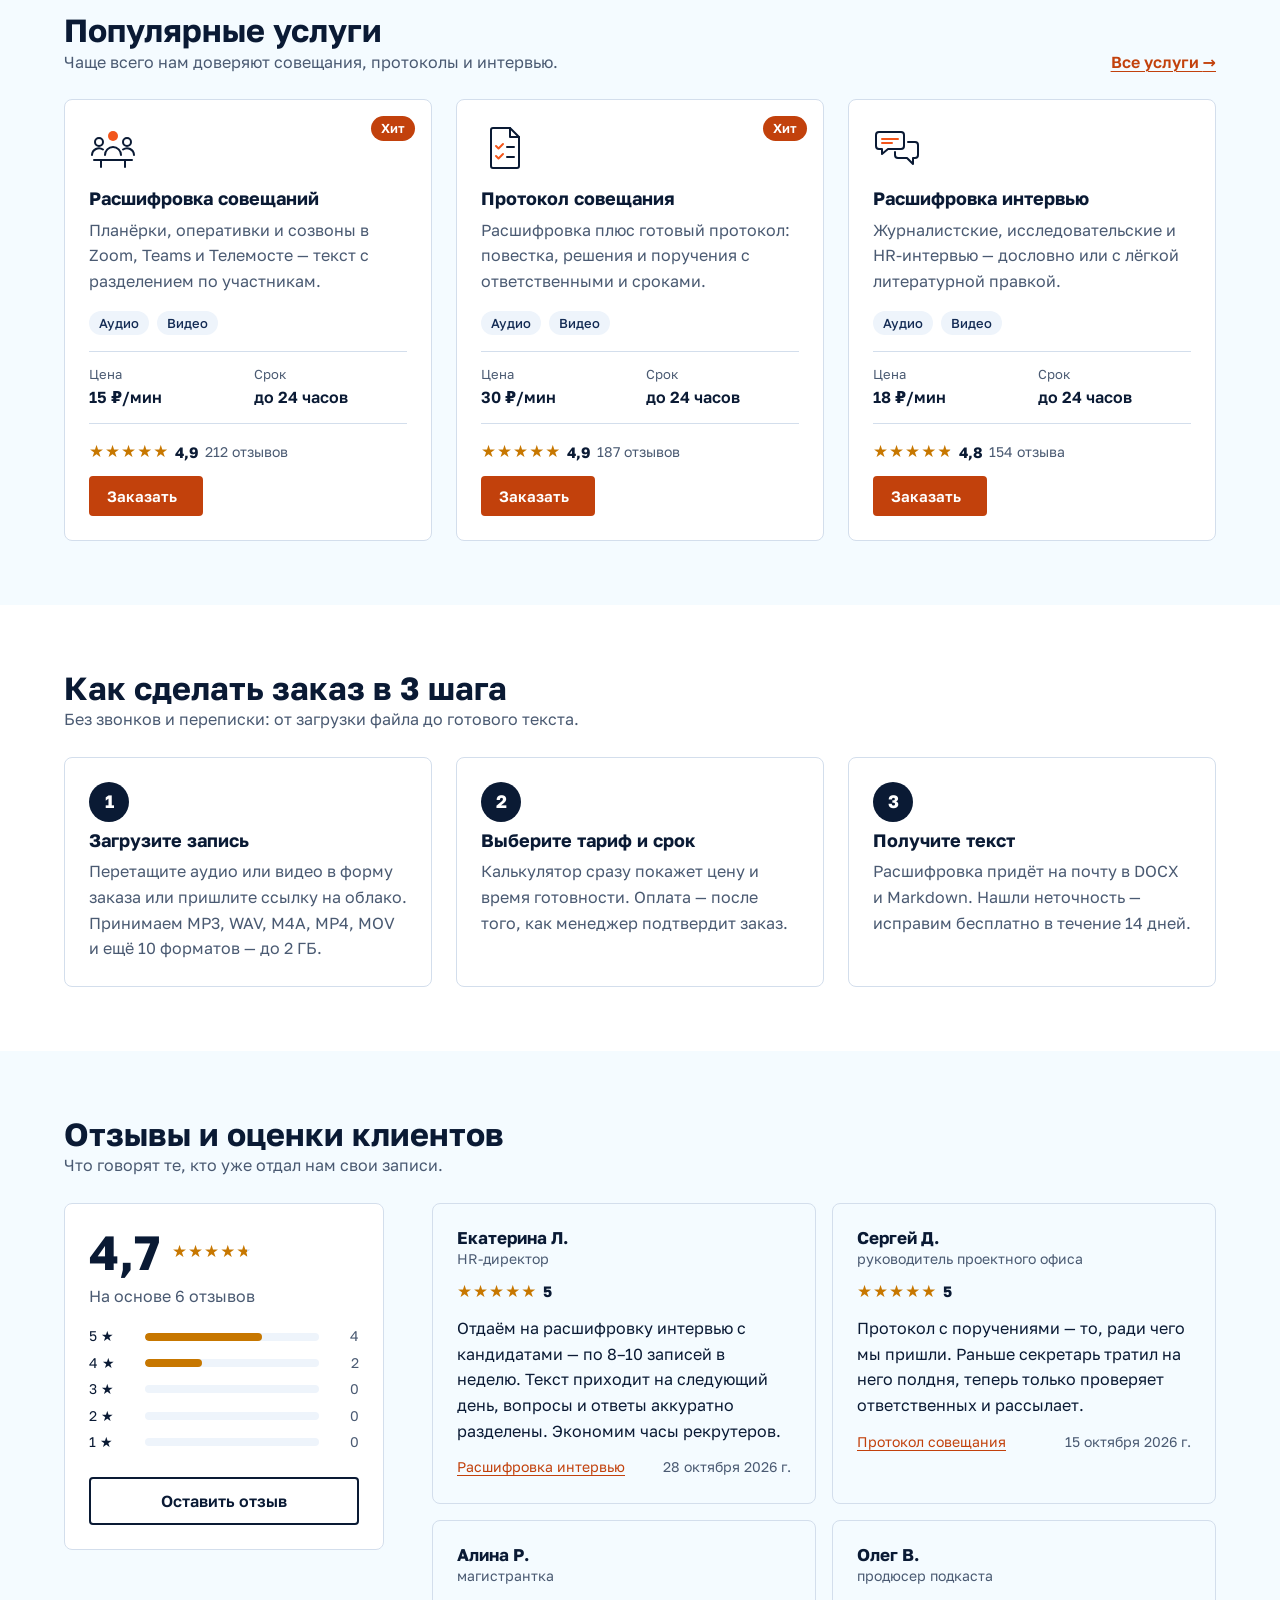
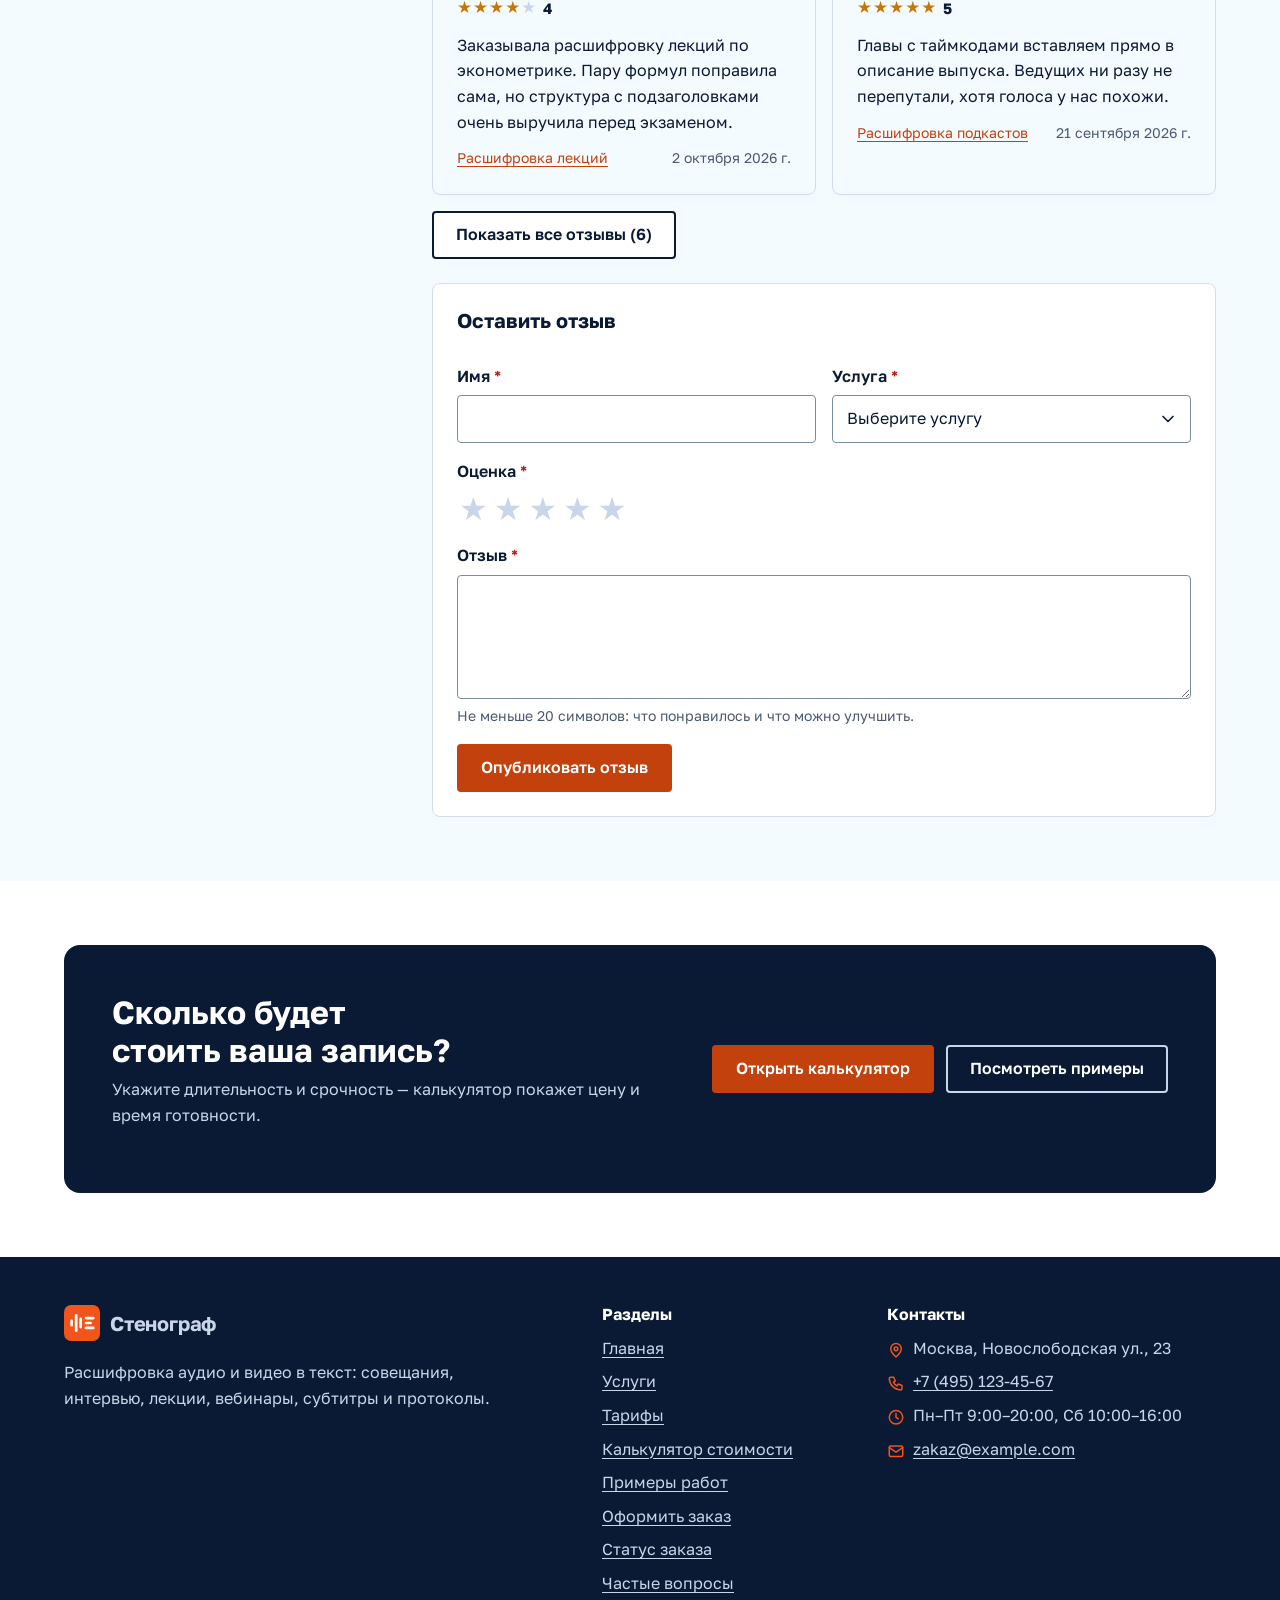
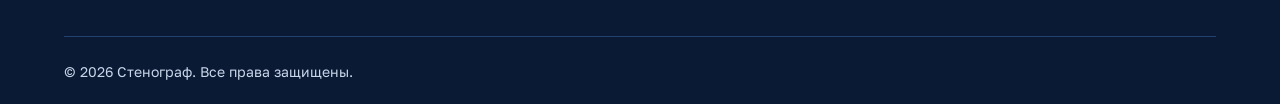
==== commit 6f6ae0d2: "feat: add dark theme, chat, service compare, promo code and order status" ====
--- a/index.html
+++ b/index.html
@@ -7,13 +7,17 @@
   <meta name="description" content="Расшифровка совещаний, интервью, лекций и вебинаров, субтитры и протоколы. Разделение по спикерам, таймкоды, вычитка редактором. От 7 ₽ за минуту.">
   <meta name="theme-color" content="#0a1a34">
   <link rel="icon" href="images/favicon.svg" type="image/svg+xml">
-  <link rel="stylesheet" href="css/style.css?v=2">
-  <link rel="stylesheet" href="css/responsive.css?v=2">
+  <link rel="stylesheet" href="css/style.css?v=3">
+  <link rel="stylesheet" href="css/responsive.css?v=3">
   <script>
     /* Отметка «JavaScript включён» — до отрисовки, чтобы меню и фильтры не мигали.
        Предзагрузка шрифта только по http(s): при открытии файла с диска (file://)
        браузер блокирует такой запрос и пишет ошибку в консоль. */
     document.documentElement.classList.add('js');
+    /* Тёмная тема, если её выбрали раньше */
+    try {
+      if (localStorage.getItem('stenograf-theme') === 'dark') document.documentElement.dataset.theme = 'dark';
+    } catch (e) {}
     if (location.protocol !== 'file:') {
       var fontPreload = document.createElement('link');
       fontPreload.rel = 'preload';
@@ -24,8 +28,8 @@
       document.head.appendChild(fontPreload);
     }
   </script>
-  <script src="js/data.js" defer></script>
-  <script src="js/main.js" defer></script>
+  <script src="js/data.js?v=3" defer></script>
+  <script src="js/main.js?v=3" defer></script>
 </head>
 <body id="top">
 <a class="skip-link" href="#main">Перейти к содержанию</a>
@@ -412,6 +416,7 @@
           <li><a href="tariffs.html#calculator">Калькулятор стоимости</a></li>
           <li><a href="examples.html">Примеры работ</a></li>
           <li><a href="order.html">Оформить заказ</a></li>
+          <li><a href="order.html#status">Статус заказа</a></li>
           <li><a href="contacts.html#faq">Частые вопросы</a></li>
         </ul>
       </nav>
--- a/css/style.css
+++ b/css/style.css
@@ -10,8 +10,10 @@
  * 4. Утилиты          12. Тарифы               20. CTA-блок
  * 5. Кнопки           13. Калькулятор          21. Подвал
  * 6. Шапка            14. Расшифровки          22. Кнопка «Наверх»
- * 7. Первый экран     15. Формы                23. Уменьшение анимации
- * 8. Секции, карточки 16. Заказ и диалог
+ * 7. Первый экран     15. Формы                23. Новые функции: тема, чат,
+ * 8. Секции, карточки 16. Заказ и диалог           сравнение, промокод, статус
+ *                                               24. Тёмная тема
+ *                                               25. Уменьшение анимации
  */
 
 /* ========== 1. Шрифты ==========
@@ -100,12 +102,14 @@
   --c-navy-line: #24406f;
   --c-accent: #c2410c;
   --c-accent-hover: #9a3412;
+  --c-accent-text: #c2410c; /* оранжевый для текста и ссылок */
   --c-brand: #f2551b;
   --c-brand-soft: #fff1ea;
   --c-bg: #f4fbff;
   --c-surface: #ffffff;
   --c-surface-alt: #eef4fb;
   --c-text: #0a1a34;
+  --c-ink: #0a1a34; /* обводка и текст обычных кнопок */
   --c-muted: #4a5a72;
   --c-border: #d3deec;
   --c-field-border: #7a8ba5;
@@ -218,7 +222,7 @@
 }
 
 a {
-  color: var(--c-accent);
+  color: var(--c-accent-text);
   text-decoration-thickness: 1px;
   text-underline-offset: 3px;
   transition: color var(--transition);
@@ -349,15 +353,15 @@
   line-height: 1.2;
   text-align: center;
   text-decoration: none;
-  color: var(--c-navy);
+  color: var(--c-ink);
   background: var(--c-surface);
-  border: 2px solid var(--c-navy);
+  border: 2px solid var(--c-ink);
   border-radius: var(--radius-s);
   transition: background var(--transition), color var(--transition), border-color var(--transition), transform var(--transition);
 }
 
 .button:hover {
-  color: var(--c-navy);
+  color: var(--c-ink);
   background: var(--c-surface-alt);
 }
 
@@ -826,7 +830,7 @@
   width: 48px;
   height: 48px;
   margin-bottom: var(--space-4);
-  color: var(--c-accent);
+  color: var(--c-accent-text);
   background: var(--c-brand-soft);
   border-radius: var(--radius-m);
 }
@@ -949,7 +953,7 @@
 }
 
 .service-card__link:hover {
-  color: var(--c-accent);
+  color: var(--c-accent-text);
 }
 
 .service-card__link:focus-visible {
@@ -1133,7 +1137,7 @@
 .filters__range-value {
   display: block;
   font-weight: 600;
-  color: var(--c-accent);
+  color: var(--c-accent-text);
 }
 
 .catalog-toolbar {
@@ -1271,7 +1275,7 @@
 
 .facts__price {
   font-size: 1.75rem !important;
-  color: var(--c-accent);
+  color: var(--c-accent-text);
 }
 
 .facts__actions {
@@ -1453,7 +1457,7 @@
 .tariff__term {
   margin-bottom: var(--space-4);
   font-weight: 600;
-  color: var(--c-accent);
+  color: var(--c-accent-text);
 }
 
 .tariff__list {
@@ -1542,7 +1546,7 @@
 
 .presets__button:hover {
   border-color: var(--c-accent);
-  color: var(--c-accent);
+  color: var(--c-accent-text);
 }
 
 /* ========== 14. Расшифровки и примеры ========== */
@@ -1855,7 +1859,7 @@
 }
 
 .field__input:hover {
-  border-color: var(--c-navy);
+  border-color: var(--c-ink);
 }
 
 .field__input:focus-visible {
@@ -1947,7 +1951,7 @@
 }
 
 .choice:hover {
-  border-color: var(--c-navy);
+  border-color: var(--c-ink);
 }
 
 .choice:has(input:checked) {
@@ -2024,7 +2028,7 @@
 .dropzone__icon {
   width: 48px;
   height: 48px;
-  color: var(--c-accent);
+  color: var(--c-accent-text);
 }
 
 .dropzone__title {
@@ -2451,7 +2455,7 @@
   height: 28px;
   font-size: 1.25rem;
   font-weight: 500;
-  color: var(--c-accent);
+  color: var(--c-accent-text);
   background: var(--c-brand-soft);
   border-radius: 50%;
   transform: translateY(-50%);
@@ -2504,7 +2508,7 @@
 }
 
 .contact-list__item a:hover {
-  color: var(--c-accent);
+  color: var(--c-accent-text);
 }
 
 .schedule {
@@ -2625,7 +2629,7 @@
 .back-to-top {
   position: fixed;
   right: var(--space-4);
-  bottom: var(--space-4);
+  bottom: 84px;
   z-index: 90;
   display: flex;
   align-items: center;
@@ -2655,7 +2659,412 @@
   transform: none;
 }
 
-/* ========== 23. Уменьшение анимации ========== */
+/* ========== 23. Новые функции ========== */
+
+/* Кнопка темы в шапке */
+.theme-toggle {
+  display: flex;
+  align-items: center;
+  justify-content: center;
+  width: 48px;
+  height: 48px;
+  margin-left: auto;
+  padding: 0;
+  color: var(--c-on-dark);
+  background: transparent;
+  border: 1px solid var(--c-navy-line);
+  border-radius: var(--radius-s);
+  cursor: pointer;
+}
+
+.theme-toggle:hover {
+  background: var(--c-navy-light);
+}
+
+.theme-toggle__sun {
+  display: none;
+}
+
+[data-theme='dark'] .theme-toggle__sun {
+  display: block;
+}
+
+[data-theme='dark'] .theme-toggle__moon {
+  display: none;
+}
+
+/* «Наплыв» при смене темы: старая картинка плавно растворяется в новой */
+::view-transition-old(root),
+::view-transition-new(root) {
+  animation-duration: 0.6s;
+}
+
+/* Сравнение услуг */
+.service-card__compare {
+  position: relative;
+  z-index: 1;
+  display: inline-flex;
+  align-items: center;
+  gap: var(--space-2);
+  margin-bottom: var(--space-3);
+  font-size: 0.875rem;
+  color: var(--c-muted);
+  cursor: pointer;
+}
+
+.service-card__compare input {
+  width: 18px;
+  height: 18px;
+  margin: 0;
+  accent-color: var(--c-accent);
+}
+
+.compare-bar {
+  position: fixed;
+  left: 50%;
+  bottom: var(--space-4);
+  z-index: 95;
+  display: flex;
+  flex-wrap: wrap;
+  align-items: center;
+  justify-content: center;
+  gap: var(--space-3);
+  width: min(560px, calc(100% - 2 * var(--gutter) - 72px));
+  padding: var(--space-3) var(--space-4);
+  color: var(--c-on-dark);
+  background: var(--c-navy);
+  border-radius: var(--radius-m);
+  box-shadow: var(--shadow-m);
+  transform: translateX(-50%);
+}
+
+.compare-bar[hidden] {
+  display: none;
+}
+
+.compare-bar__count {
+  margin: 0;
+  font-size: 0.875rem;
+}
+
+.compare-bar .button:disabled {
+  opacity: 0.5;
+  cursor: not-allowed;
+}
+
+.dialog--wide {
+  width: min(860px, calc(100% - 2 * var(--gutter)));
+}
+
+/* Промокод: поле и кнопка в строку */
+.promo {
+  display: flex;
+  gap: var(--space-2);
+}
+
+.promo .field__input {
+  flex: 1;
+  min-width: 0;
+  text-transform: uppercase;
+}
+
+.promo__status {
+  margin: 0;
+  font-size: 0.875rem;
+  color: var(--c-success);
+}
+
+.promo__status:empty {
+  display: none;
+}
+
+.promo__status--error {
+  color: var(--c-error);
+}
+
+/* Статус заказа */
+.status {
+  max-width: 720px;
+}
+
+.status__form {
+  display: flex;
+  flex-wrap: wrap;
+  gap: var(--space-3);
+  margin-top: var(--space-4);
+}
+
+.status__form .field__input {
+  flex: 1 1 220px;
+}
+
+.status__result:not(:empty) {
+  margin-top: var(--space-5);
+  padding: var(--space-5);
+  background: var(--c-surface);
+  border: 1px solid var(--c-border);
+  border-radius: var(--radius-m);
+}
+
+.status__title {
+  margin-bottom: var(--space-1);
+}
+
+.status__error {
+  margin: 0;
+  color: var(--c-error);
+}
+
+.status__steps {
+  display: grid;
+  gap: var(--space-3);
+  margin: var(--space-4) 0;
+  padding: 0;
+  list-style: none;
+}
+
+/* Этап: кружок слева, пройденные — зелёные, текущий — оранжевый */
+.status__step {
+  display: flex;
+  align-items: center;
+  gap: var(--space-3);
+  color: var(--c-muted);
+}
+
+.status__step::before {
+  content: '';
+  flex: none;
+  width: 14px;
+  height: 14px;
+  border: 2px solid var(--c-field-border);
+  border-radius: 50%;
+}
+
+.status__step--done {
+  color: var(--c-text);
+}
+
+.status__step--done::before {
+  background: var(--c-success);
+  border-color: var(--c-success);
+}
+
+.status__step--current {
+  font-weight: 600;
+  color: var(--c-text);
+}
+
+.status__step--current::before {
+  background: var(--c-brand);
+  border-color: var(--c-brand);
+}
+
+/* Чат с поддержкой */
+.chat__toggle {
+  position: fixed;
+  right: var(--space-4);
+  bottom: var(--space-4);
+  z-index: 100;
+  display: flex;
+  align-items: center;
+  justify-content: center;
+  width: 56px;
+  height: 56px;
+  padding: 0;
+  color: var(--c-on-dark);
+  background: var(--c-navy);
+  border: 2px solid var(--c-brand);
+  border-radius: 50%;
+  box-shadow: var(--shadow-m);
+  cursor: pointer;
+}
+
+.chat__toggle:hover {
+  background: var(--c-navy-light);
+}
+
+.chat__panel {
+  position: fixed;
+  right: var(--space-4);
+  bottom: 84px;
+  z-index: 100;
+  display: flex;
+  flex-direction: column;
+  width: min(360px, calc(100% - 2 * var(--space-4)));
+  height: min(480px, calc(100% - 120px));
+  overflow: hidden;
+  background: var(--c-surface);
+  border: 1px solid var(--c-border);
+  border-radius: var(--radius-l);
+  box-shadow: var(--shadow-m);
+}
+
+.chat__panel[hidden] {
+  display: none;
+}
+
+.chat__head {
+  display: flex;
+  align-items: center;
+  justify-content: space-between;
+  gap: var(--space-3);
+  padding: var(--space-3) var(--space-4);
+  color: var(--c-on-dark);
+  background: var(--c-navy);
+}
+
+.chat__title {
+  margin: 0;
+  font-weight: 600;
+}
+
+.chat__subtitle {
+  margin: 0;
+  font-size: 0.8125rem;
+  color: var(--c-on-dark-muted);
+}
+
+.chat__close {
+  width: 36px;
+  height: 36px;
+  padding: 0;
+  font-size: 1.5rem;
+  color: var(--c-on-dark);
+  background: transparent;
+  border: 0;
+  cursor: pointer;
+}
+
+.chat__messages {
+  display: flex;
+  flex: 1;
+  flex-direction: column;
+  gap: var(--space-2);
+  padding: var(--space-4);
+  overflow-y: auto;
+  background: var(--c-bg);
+}
+
+.chat__message {
+  max-width: 85%;
+  margin: 0;
+  padding: var(--space-2) var(--space-3);
+  font-size: 0.9375rem;
+  line-height: 1.4;
+  border-radius: var(--radius-m);
+}
+
+.chat__message--bot {
+  align-self: flex-start;
+  background: var(--c-surface);
+  border: 1px solid var(--c-border);
+}
+
+.chat__message--user {
+  align-self: flex-end;
+  color: var(--c-on-dark);
+  background: var(--c-accent);
+}
+
+.chat__quick {
+  display: flex;
+  flex-wrap: wrap;
+  gap: var(--space-2);
+  padding: var(--space-2) var(--space-4) 0;
+}
+
+.chat__chip {
+  padding: 6px 12px;
+  font: inherit;
+  font-size: 0.8125rem;
+  color: var(--c-accent-text);
+  background: var(--c-brand-soft);
+  border: 0;
+  border-radius: 999px;
+  cursor: pointer;
+}
+
+.chat__form {
+  display: flex;
+  gap: var(--space-2);
+  padding: var(--space-3) var(--space-4) var(--space-4);
+}
+
+.chat__input {
+  flex: 1;
+  min-width: 0;
+  height: 44px;
+  padding: 0 var(--space-3);
+  font: inherit;
+  color: var(--c-text);
+  background: var(--c-surface);
+  border: 1px solid var(--c-field-border);
+  border-radius: var(--radius-s);
+}
+
+.chat__send {
+  display: flex;
+  align-items: center;
+  justify-content: center;
+  width: 44px;
+  height: 44px;
+  padding: 0;
+  color: var(--c-on-dark);
+  background: var(--c-accent);
+  border: 0;
+  border-radius: var(--radius-s);
+  cursor: pointer;
+}
+
+/* ========== 24. Тёмная тема ==========
+   Меняем только переменные — все блоки перекрашиваются сами. */
+
+[data-theme='dark'] {
+  color-scheme: dark;
+  --c-navy: #060e1b;
+  --c-navy-light: #11203a;
+  --c-navy-line: #22385c;
+  --c-brand-soft: #3a2116;
+  --c-bg: #0c1626;
+  --c-surface: #13213a;
+  --c-surface-alt: #1a2a47;
+  --c-text: #e6edf7;
+  --c-ink: #e6edf7;
+  --c-accent-text: #fb923c;
+  --c-speaker-0: #fb923c;
+  --c-speaker-2: #2dd4bf;
+  --c-speaker-3: #c084fc;
+  --c-muted: #a7b6cc;
+  --c-border: #2a3e60;
+  --c-field-border: #6a7f9f;
+  --c-success: #4ade80;
+  --c-success-soft: #10301f;
+  --c-error: #f87171;
+  --c-error-soft: #3a1714;
+  --c-star-off: #3b4f72;
+  --c-speaker-1: #9db8ec;
+  --shadow-s: 0 1px 2px rgba(0, 0, 0, 0.3);
+  --shadow-m: 0 8px 24px rgba(0, 0, 0, 0.45);
+}
+
+/* Стрелка выпадающего списка — светлая */
+[data-theme='dark'] select.field__input {
+  background-image: url("data:image/svg+xml,%3Csvg xmlns='http://www.w3.org/2000/svg' viewBox='0 0 24 24' fill='none' stroke='%23e6edf7' stroke-width='2' stroke-linecap='round' stroke-linejoin='round'%3E%3Cpath d='M6 9l6 6 6-6'/%3E%3C/svg%3E");
+}
+
+[data-theme='dark'] .tag {
+  color: var(--c-text);
+}
+
+/* Иконки услуг тёмные — подкладываем светлую плашку */
+[data-theme='dark'] .service-card__icon,
+[data-theme='dark'] .service-hero__icon {
+  padding: 6px;
+  background: #e6edf7;
+  border-radius: var(--radius-m);
+}
+
+/* ========== 25. Уменьшение анимации ========== */
 
 @media (prefers-reduced-motion: reduce) {
   html {
--- a/css/responsive.css
+++ b/css/responsive.css
@@ -205,8 +205,18 @@
   }
 
   .back-to-top {
+    right: calc(var(--space-5) + 4px);
+    bottom: 92px;
+  }
+
+  .chat__toggle {
     right: var(--space-5);
     bottom: var(--space-5);
+  }
+
+  .chat__panel {
+    right: var(--space-5);
+    bottom: 92px;
   }
 }
 
@@ -216,6 +226,16 @@
   /* Меню в строку, кнопка-гамбургер скрыта */
   .site-header__inner {
     flex-wrap: nowrap;
+  }
+
+  /* На desktop меню прижато вправо, кнопка темы — после меню */
+  .site-nav {
+    margin-left: auto;
+  }
+
+  .theme-toggle {
+    order: 2;
+    margin-left: 0;
   }
 
   .js .site-header__toggle {
